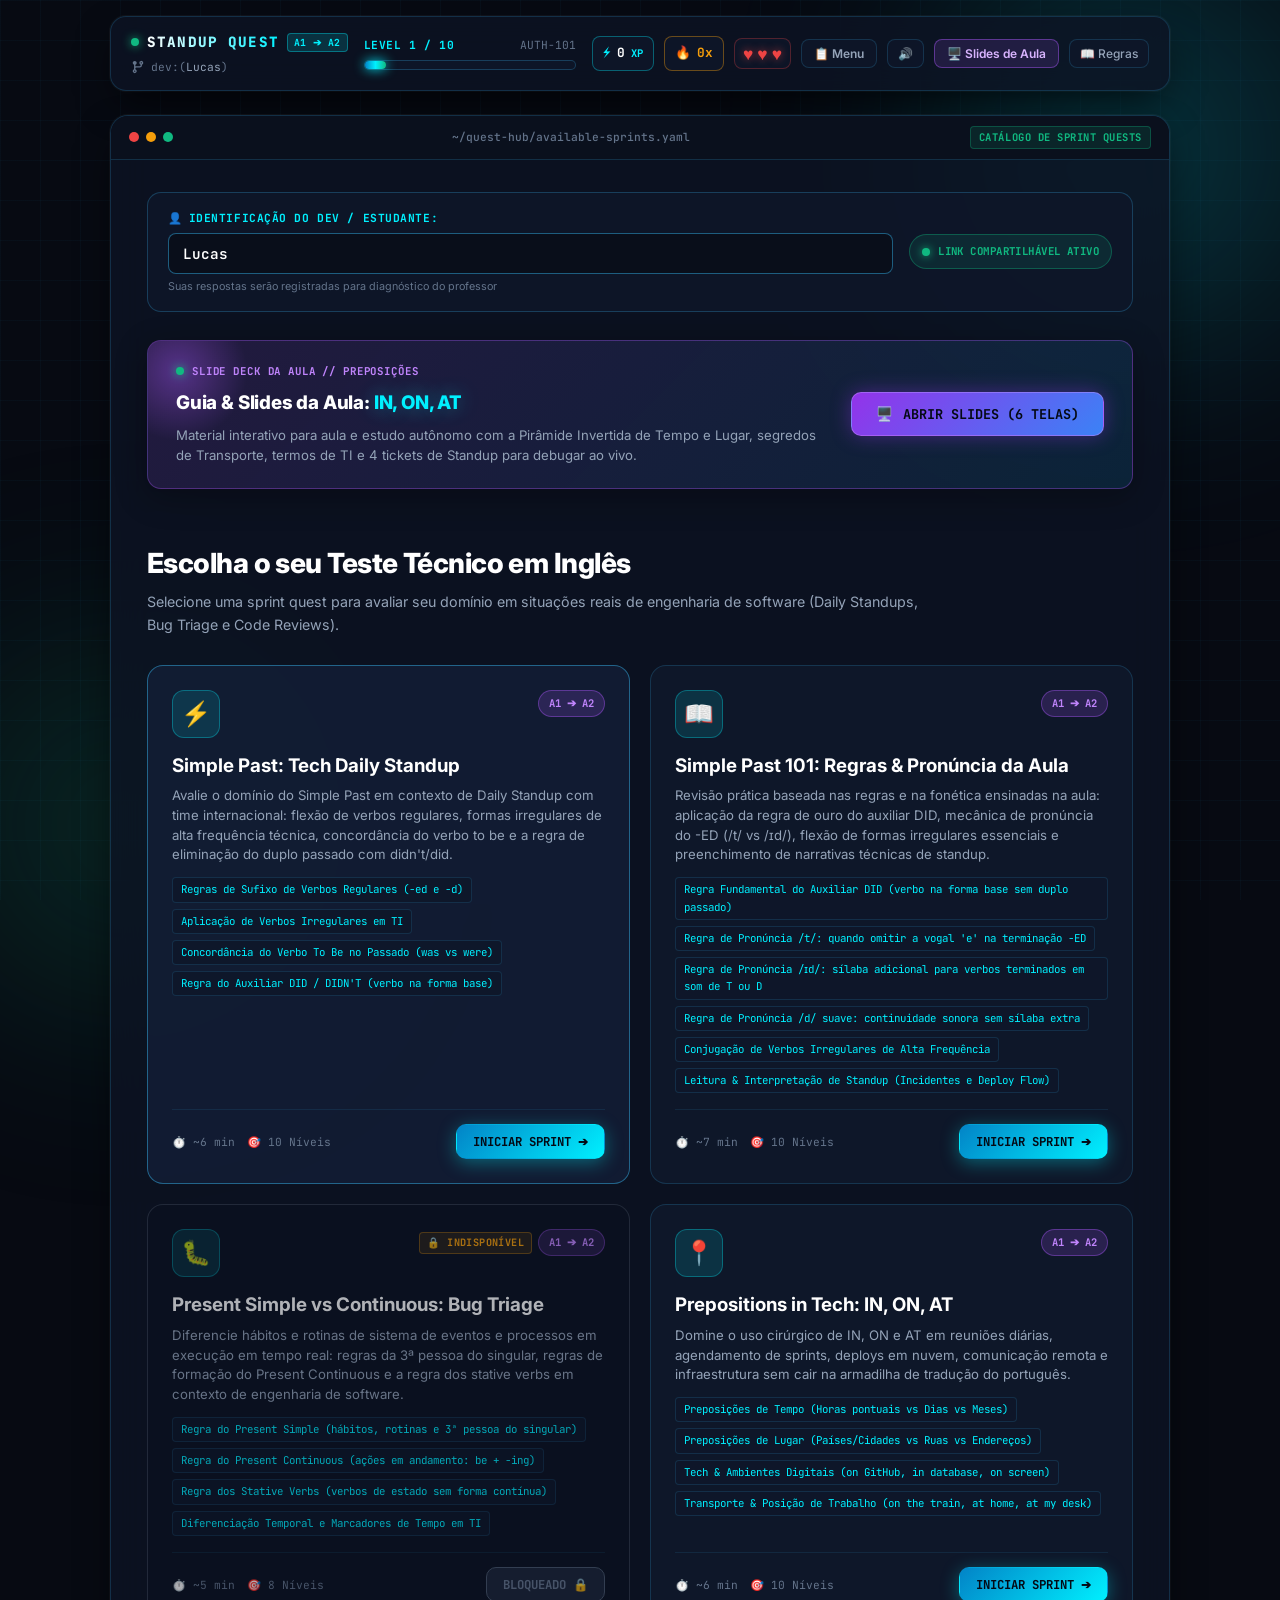
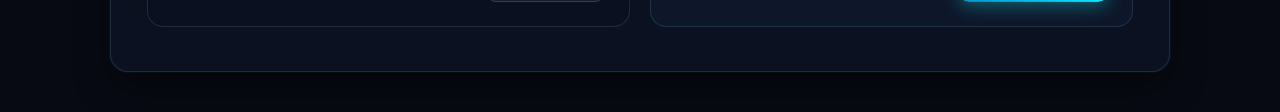
==== index.html @ ad9809a4 "feat: Tech English Quest initial commit" ====
<!DOCTYPE html>
<html lang="pt-BR">
<head>
  <meta charset="UTF-8">
  <meta name="viewport" content="width=device-width, initial-scale=1.0">
  <title>Tech Daily Standup Quest | Plataforma de Testes de Inglês para Devs (A1 ➔ A2)</title>
  <meta name="description" content="Plataforma gamificada de avaliação de inglês técnico com menu de testes, diagnóstico cirúrgico de erros e painel do professor.">
  
  <!-- Google Fonts: Inter & JetBrains Mono -->
  <link rel="preconnect" href="https://fonts.googleapis.com">
  <link rel="preconnect" href="https://fonts.gstatic.com" crossorigin>
  <link href="https://fonts.googleapis.com/css2?family=Inter:wght@300;400;500;600;700;800&family=JetBrains+Mono:wght@400;500;700&display=swap" rel="stylesheet">
  
  <link rel="stylesheet" href="style.css">
</head>
<body>
  <!-- Ambient background glow effects -->
  <div class="cyber-glow glow-cyan"></div>
  <div class="cyber-glow glow-green"></div>
  <div class="cyber-grid-overlay"></div>

  <div class="app-container">
    <!-- Top HUD Navigation / Dashboard Header -->
    <header class="hud-header">
      <div class="hud-left">
        <div class="brand-tag" id="hudHomeBtn" style="cursor: pointer;" title="Voltar ao Catálogo de Testes">
          <span class="pulse-indicator"></span>
          <span class="brand-title">STANDUP QUEST</span>
          <span class="brand-badge" id="hudActiveQuestBadge">A1 ➔ A2</span>
        </div>
        <div class="terminal-branch">
          <svg class="git-icon" viewBox="0 0 16 16" width="14" height="14" fill="currentColor">
            <path d="M11.75 2.5a.75.75 0 100 1.5.75.75 0 000-1.5zm-2.25.75a2.25 2.25 0 113 2.122V6A2.5 2.5 0 0110 8.5H6a1 1 0 00-1 1v1.128a2.251 2.251 0 11-1.5 0V5.372a2.25 2.25 0 111.5 0v1.836A2.492 2.492 0 016 7h4a1 1 0 001-1v-.628A2.25 2.25 0 019.5 3.25zM4.25 12a.75.75 0 100 1.5.75.75 0 000-1.5zM3.5 3.25a.75.75 0 111.5 0 .75.75 0 01-1.5 0z"></path>
          </svg>
          <span id="hudStudentTag">dev:(<span class="branch-name" id="hudStudentName">Lucas</span>)</span>
        </div>
      </div>

      <div class="hud-center">
        <!-- Level Progress Container -->
        <div class="level-hud" id="hudProgressBlock">
          <div class="level-hud-meta">
            <span class="level-hud-title" id="hudLevelTitle">LEVEL 1 / 10</span>
            <span class="level-hud-ticket" id="hudTicket">AUTH-101</span>
          </div>
          <div class="progress-track" id="progressTrack">
            <div class="progress-bar-fill" id="progressBarFill" style="width: 10%;"></div>
            <div class="progress-milestones" id="progressMilestones">
              <!-- Dynamically populated nodes -->
            </div>
          </div>
        </div>
      </div>

      <div class="hud-right">
        <!-- XP Points Counter -->
        <div class="stat-pill xp-pill" title="Pontos de Experiência (XP)">
          <span class="stat-icon">⚡</span>
          <span class="stat-val" id="xpCounter">0</span>
          <span class="stat-label">XP</span>
          <div class="xp-float" id="xpFloat"></div>
        </div>

        <!-- Combo Streak Multiplier -->
        <div class="stat-pill streak-pill" id="streakPill" title="Sequência de Acertos">
          <span class="stat-icon">🔥</span>
          <span class="stat-val" id="streakCounter">0x</span>
        </div>

        <!-- Lives (3 Hearts) -->
        <div class="stat-pill lives-pill" id="livesPill" title="Vidas Restantes">
          <div class="hearts-wrapper" id="heartsContainer">
            <span class="heart active" data-index="0">♥</span>
            <span class="heart active" data-index="1">♥</span>
            <span class="heart active" data-index="2">♥</span>
          </div>
        </div>

        <!-- Catalog / Menu Button -->
        <button class="nav-hud-btn" id="menuToggleBtn" title="Ver Catálogo de Testes">
          <span>📋 Menu</span>
        </button>

        <!-- Audio Mute/Unmute Toggle -->
        <button class="sound-toggle-btn" id="soundToggleBtn" title="Alternar Efeitos Sonoros (M)">
          <span id="soundIcon">🔊</span>
        </button>

        <!-- Slide Deck Toggle -->
        <button class="nav-hud-btn study-deck-btn" id="studyDeckBtn" title="Slides de Aula: Preposições IN, ON, AT">
          <span>🖥️ Slides de Aula</span>
        </button>

        <!-- Help / Rules Modal Toggle -->
        <button class="cheat-sheet-btn" id="cheatSheetBtn" title="Cheat Sheet de Regras">
          <span>📖 Regras</span>
        </button>
      </div>
    </header>

    <!-- Main Content Dynamic Views -->
    <main class="main-content" id="mainContent">

      <!-- ===================================================================
           VIEW 1: TEST CATALOG / QUEST SELECTION MENU
           =================================================================== -->
      <section class="quest-screen" id="catalogScreen">
        <div class="catalog-card glass-panel">
          <div class="terminal-topbar">
            <div class="window-dots">
              <span class="dot dot-red"></span>
              <span class="dot dot-yellow"></span>
              <span class="dot dot-green"></span>
            </div>
            <span class="window-title">~/quest-hub/available-sprints.yaml</span>
            <span class="window-tag">CATÁLOGO DE SPRINT QUESTS</span>
          </div>

          <div class="catalog-body">
            <!-- Student Identification Bar -->
            <div class="student-id-banner">
              <div class="student-input-group">
                <label for="studentNameInput" class="student-label">
                  <span class="label-icon">👤</span> IDENTIFICAÇÃO DO DEV / ESTUDANTE:
                </label>
                <div class="input-with-button">
                  <input type="text" id="studentNameInput" placeholder="Ex: Lucas Chagas" value="Lucas" class="cyber-input" maxlength="40">
                  <span class="input-hint">Suas respostas serão registradas para diagnóstico do professor</span>
                </div>
              </div>

              <div class="remote-share-badge" title="Disponível via Cloudflare Tunnel para acesso remoto">
                <span class="globe-pulse"></span>
                <span>LINK COMPARTILHÁVEL ATIVO</span>
              </div>
            </div>

            <!-- Interactive Classroom Slide Deck Banner -->
            <div class="study-slides-banner" id="catalogSlidesBanner">
              <div class="slides-banner-glow"></div>
              <div class="slides-banner-content">
                <div class="slides-banner-badge">
                  <span class="pulse-indicator"></span>
                  SLIDE DECK DA AULA // PREPOSIÇÕES
                </div>
                <h2 class="slides-banner-title">Guia & Slides da Aula: <span class="highlight-cyan">IN, ON, AT</span></h2>
                <p class="slides-banner-desc">
                  Material interativo para aula e estudo autônomo com a Pirâmide Invertida de Tempo e Lugar, segredos de Transporte, termos de TI e 4 tickets de Standup para debugar ao vivo.
                </p>
              </div>
              <button class="btn btn-primary btn-slides-launch" id="openSlidesBannerBtn">
                <span class="btn-icon">🖥️</span>
                <span class="btn-text">ABRIR SLIDES (6 TELAS)</span>
              </button>
            </div>

            <div class="catalog-header-text">
              <h1 class="catalog-title">Escolha o seu Teste Técnico em Inglês</h1>
              <p class="catalog-subtitle">
                Selecione uma sprint quest para avaliar seu domínio em situações reais de engenharia de software (Daily Standups, Bug Triage e Code Reviews).
              </p>
            </div>

            <!-- Quests Cards Grid -->
            <div class="quests-grid" id="questsCatalogGrid">
              <!-- Dynamically populated from QUESTS_CATALOG -->
            </div>
          </div>
        </div>
      </section>

      <!-- ===================================================================
           VIEW 2: QUEST INTRO / BRIEFING SCREEN
           =================================================================== -->
      <section class="quest-screen hidden" id="introScreen">
        <div class="intro-card glass-panel">
          <div class="terminal-topbar">
            <div class="window-dots">
              <span class="dot dot-red"></span>
              <span class="dot dot-yellow"></span>
              <span class="dot dot-green"></span>
            </div>
            <span class="window-title" id="introWindowFile">~/standup/daily-sync-briefing.sh</span>
            <button class="btn-text-only" id="backToCatalogBtn">⬅ Voltar ao Menu</button>
          </div>

          <div class="intro-body">
            <div class="intro-badge" id="introQuestBadge">STANDUP SPRINT // A1 ➔ A2 ENGLISH DRILL</div>
            <h1 class="intro-title" id="introQuestTitle">Daily Standup Quest:<br><span class="highlight-cyan">Mastering the Simple Past</span></h1>
            <p class="intro-desc" id="introQuestDesc">
              Você é um dev em transição do <strong>A1 para A2</strong> e precisa reportar com precisão o que fez ontem na Daily Standup com o time internacional. Evite o temido <em>duplo passado</em> e domine verbos regulares, irregulares, o verbo <em>to be</em> e perguntas com <em>did</em>!
            </p>

            <div class="mission-rules-grid">
              <div class="rule-box">
                <div class="rule-icon">🎯</div>
                <div class="rule-title" id="introTotalQ">10 Níveis Progressivos</div>
                <div class="rule-desc" id="introSkillsSummary">De verbos regulares com <code>-ed</code> até perguntas Wh- e síntese em reuniões reais.</div>
              </div>

              <div class="rule-box">
                <div class="rule-icon">❤️</div>
                <div class="rule-title">3 Vidas de Produção</div>
                <div class="rule-desc">Cada erro consome 1 vida de deploy. Mantenha os serviços operacionais!</div>
              </div>

              <div class="rule-box">
                <div class="rule-icon">🔬</div>
                <div class="rule-title">Diagnóstico Cirúrgico</div>
                <div class="rule-desc">Cada alternativa errada diagnostica o padrão exato da sua falha cognitiva.</div>
              </div>

              <div class="rule-box">
                <div class="rule-icon">💾</div>
                <div class="rule-title">Registro Automático</div>
                <div class="rule-desc">Suas respostas são salvas no banco de dados para feedback personalizado do professor.</div>
              </div>
            </div>

            <div class="intro-actions">
              <button class="btn btn-primary btn-large" id="startQuestBtn">
                <span class="btn-text">INICIAR ESTA QUEST</span>
                <span class="btn-icon">➔</span>
              </button>
              <div class="shortcut-tip">
                Dica: Você pode usar as teclas <kbd>1</kbd> <kbd>2</kbd> <kbd>3</kbd> <kbd>4</kbd> e <kbd>Espaço</kbd> no teclado.
              </div>
            </div>
          </div>
        </div>
      </section>

      <!-- ===================================================================
           VIEW 3: ACTIVE GAMEPLAY ARENA
           =================================================================== -->
      <section class="quest-screen hidden" id="gameScreen">
        <div class="quest-arena glass-panel">
          <!-- Terminal Header -->
          <div class="terminal-topbar">
            <div class="window-dots">
              <span class="dot dot-red"></span>
              <span class="dot dot-yellow"></span>
              <span class="dot dot-green"></span>
            </div>
            <div class="terminal-center-info">
              <span class="terminal-file" id="ticketFilename">ticket-AUTH-101.md</span>
              <span class="category-chip" id="categoryBadge">Verbos Regulares (-ed)</span>
            </div>
            <div class="terminal-diff-tag" id="difficultyTag">Nível 1 • Básico</div>
          </div>

          <!-- Standup Dialogue / Context Area -->
          <div class="standup-dialogue-box">
            <div class="avatar-col">
              <div class="scrum-avatar">
                <span class="avatar-emoji">👨‍💻</span>
                <span class="online-indicator"></span>
              </div>
              <span class="avatar-role" id="speakerRole">Scrum Master</span>
            </div>
            <div class="speech-bubble">
              <div class="bubble-header">
                <span class="speaker-name" id="speakerName">Carlos (Tech Lead)</span>
                <span class="speech-timestamp">Yesterday @ 09:30 AM</span>
              </div>
              <p class="speech-text" id="scrumPromptText">
                "Lucas, what did you work on yesterday?"
              </p>
            </div>
          </div>

          <!-- Code Context Block (The Sentence to Complete) -->
          <div class="code-challenge-container">
            <div class="code-box-header">
              <span class="code-tab active">daily-report.log</span>
              <span class="code-lang">ENGLISH STANDUP LOG</span>
            </div>
            <div class="code-box-body">
              <div class="line-numbers">
                <span>01</span>
                <span>02</span>
                <span>03</span>
              </div>
              <div class="code-lines">
                <div class="code-comment">// Task description & daily standup update:</div>
                <div class="code-target-line" id="questionSentence">
                  "Yesterday, I <span class="blank-slot">________</span> (work) on the login screen for five hours."
                </div>
                <div class="code-subtext" id="questionSubtext">
                  Selecione a opção que completa a frase corretamente no Simple Past:
                </div>
              </div>
            </div>
          </div>

          <!-- 4 Multiple Choice Options Grid -->
          <div class="options-grid" id="optionsGrid">
            <!-- Populated dynamically with 4 option cards -->
          </div>

          <!-- Immediate Diagnostic Feedback Drawer -->
          <div class="feedback-drawer hidden" id="feedbackDrawer">
            <div class="feedback-content">
              <div class="feedback-header">
                <div class="feedback-status-badge" id="feedbackStatusBadge">
                  <span class="status-icon" id="feedbackStatusIcon">✅</span>
                  <span class="status-text" id="feedbackStatusTitle">SPRINT UPDATE APPROVED!</span>
                </div>
                <div class="feedback-xp-gain" id="feedbackXpGain">+100 XP</div>
              </div>

              <!-- Diagnostic Error Identification Badge (Displayed when user fails) -->
              <div class="diagnostic-error-banner hidden" id="feedbackDiagnosticBanner">
                <span class="error-diag-icon">⚠️</span>
                <div class="error-diag-meta">
                  <div class="error-diag-label" id="errorDiagLabel">TIPO DE ERRO: Armadilha do Duplo Passado</div>
                  <div class="error-diag-desc" id="errorDiagDesc">Você usou 'didn't pushed'. Com o auxiliar didn't, o verbo principal deve voltar obrigatoriamente para a forma base.</div>
                </div>
              </div>

              <!-- 1-line concise pedagogical explanation -->
              <div class="feedback-rule-box">
                <div class="rule-icon-box">💡</div>
                <div class="rule-explanation-text" id="feedbackRuleText">
                  Regra padrão: para a maioria dos verbos regulares, acrescentamos <strong>-ed</strong> ao infinitivo (<em>work ➔ worked</em>).
                </div>
              </div>

              <div class="feedback-actions">
                <button class="btn btn-action" id="nextQuestionBtn">
                  <span class="btn-text" id="nextBtnText">PRÓXIMO TICKET</span>
                  <span class="btn-icon">➔</span>
                  <span class="btn-kbd-hint">[Espaço]</span>
                </button>
              </div>
            </div>
          </div>

        </div>
      </section>

      <!-- ===================================================================
           VIEW 4: RESULT / DIAGNOSTIC REPORT (Victory or Game Over)
           =================================================================== -->
      <section class="quest-screen hidden" id="resultScreen">
        <div class="result-card glass-panel">
          <div class="terminal-topbar">
            <div class="window-dots">
              <span class="dot dot-red"></span>
              <span class="dot dot-yellow"></span>
              <span class="dot dot-green"></span>
            </div>
            <span class="window-title">~/diagnostics/standup-quest-summary.json</span>
            <span class="window-tag" id="resultWindowTag">DEPLOY SUCCESSFUL</span>
          </div>

          <div class="result-body">
            <!-- Verdict Banner -->
            <div class="verdict-banner" id="verdictBanner">
              <div class="verdict-icon" id="verdictIcon">🏆</div>
              <div class="verdict-meta">
                <span class="verdict-eyebrow">DIAGNÓSTICO PEDAGÓGICO DE INGLÊS TÉCNICO</span>
                <h2 class="verdict-title" id="verdictTitle">PRONTO PARA A2</h2>
                <p class="verdict-description" id="verdictDescription">
                  Excelente domínio das estruturas do Simple Past! Você constrói afirmativas, negativas e perguntas com precisão e evita com consistência o duplo passado (*didn't pushed*).
                </p>
              </div>
            </div>

            <!-- Server Sync Confirmation Pill -->
            <div class="server-sync-status" id="serverSyncStatus">
              <span class="sync-dot"></span>
              <span class="sync-text" id="syncStatusText">💾 Respostas salvas com sucesso no banco de dados do professor!</span>
            </div>

            <!-- Key Metric Metrics Row -->
            <div class="result-stats-row">
              <div class="stat-card">
                <div class="stat-card-label">PONTUAÇÃO TOTAL</div>
                <div class="stat-card-value highlight-cyan" id="resultFinalXp">1.250 XP</div>
                <div class="stat-card-sub" id="resultBonusSub">Bônus de Streak incluído</div>
              </div>

              <div class="stat-card">
                <div class="stat-card-label">TAXA DE PRECISÃO</div>
                <div class="stat-card-value highlight-green" id="resultAccuracy">100%</div>
                <div class="stat-card-sub" id="resultScoreRatio">10 / 10 corretas</div>
              </div>

              <div class="stat-card">
                <div class="stat-card-label">VIDAS PRESERVADAS</div>
                <div class="stat-card-value highlight-pink" id="resultLivesLeft">3 / 3</div>
                <div class="stat-card-sub" id="resultLivesSub">Sem falhas críticas</div>
              </div>

              <div class="stat-card">
                <div class="stat-card-label">STATUS DA SPRINT</div>
                <div class="stat-card-value highlight-yellow" id="resultSprintStatus">COMPLETA</div>
                <div class="stat-card-sub">Release aprovada</div>
              </div>
            </div>

            <!-- Detailed Pedagogical Breakdown by Areas -->
            <div class="diagnostics-breakdown-section">
              <h3 class="section-title">
                <span class="title-icon">📊</span>
                Diagnóstico por Habilidade Gramatical
              </h3>
              
              <div class="area-meters-grid" id="areaMetersGrid">
                <!-- Dynamically populated per quest -->
              </div>
            </div>

            <!-- Detailed Question Audit / Log Accordion -->
            <div class="questions-audit-section">
              <div class="audit-header" id="auditToggleBtn">
                <span class="audit-title">📝 Registro das Respostas & Diagnóstico de Erros</span>
                <span class="audit-arrow" id="auditArrow">▼</span>
              </div>
              <div class="audit-list" id="auditList">
                <!-- Dynamically populated review cards -->
              </div>
            </div>

            <!-- Action Buttons at Final Screen -->
            <div class="result-actions">
              <button class="btn btn-primary" id="restartQuestBtn">
                <span class="btn-icon">🔁</span>
                <span class="btn-text">TENTAR NOVAMENTE</span>
              </button>

              <button class="btn btn-secondary" id="returnCatalogBtn">
                <span class="btn-icon">📋</span>
                <span class="btn-text">ESCOLHER OUTRO TESTE</span>
              </button>

              <button class="btn btn-secondary" id="copyReportBtn">
                <span class="btn-icon">📋</span>
                <span class="btn-text" id="copyBtnText">COPIAR RELATÓRIO</span>
              </button>
            </div>
          </div>
        </div>
      </section>

    </main>
  </div>

  <!-- ===================================================================
       MODAL 2: GRAMMAR CHEAT SHEET
       =================================================================== -->
  <div class="modal-backdrop hidden" id="cheatSheetModal">
    <div class="modal-card glass-panel">
      <div class="terminal-topbar">
        <div class="window-dots">
          <span class="dot dot-red"></span>
          <span class="dot dot-yellow"></span>
          <span class="dot dot-green"></span>
        </div>
        <span class="window-title">~/docs/simple-past-tech-cheatsheet.md</span>
        <button class="modal-close-btn" id="closeCheatSheetBtn">&times;</button>
      </div>
      <div class="modal-body">
        <div style="margin-bottom: 14px; display: flex; justify-content: space-between; align-items: center; background: rgba(168, 85, 247, 0.12); border: 1px solid rgba(168, 85, 247, 0.35); border-radius: 8px; padding: 10px 14px; gap: 10px; flex-wrap: wrap;">
          <span style="font-size: 0.85rem; color: #d8b4fe;">📚 Procurando o material de aula das preposições <strong>IN, ON, AT</strong>?</span>
          <button class="btn btn-primary" id="openSlidesFromCheatSheetBtn" style="padding: 5px 12px; font-size: 0.78rem;">ABRIR SLIDES DE AULA ➔</button>
        </div>
        <h2>Guia de Bolso: Simple Past para Devs (A1 ➔ A2)</h2>
        <p class="modal-sub">As 4 regras de ouro para nunca mais errar em Daily Standups:</p>

        <div class="cheatsheet-grid">
          <div class="cheat-card">
            <div class="cheat-badge">REGRA 1</div>
            <h3>Verbos Regulares (-ed)</h3>
            <ul>
              <li><strong>Padrão:</strong> acrescente <code>-ed</code>: <em>work ➔ worked</em>, <em>test ➔ tested</em>.</li>
              <li><strong>Terminados em -e:</strong> acrescente apenas <code>-d</code>: <em>close ➔ closed</em>, <em>save ➔ saved</em>.</li>
              <li><strong>CVC (consoante + vogal + consoante):</strong> dobra a última consoante: <em>stop ➔ stopped</em>.</li>
            </ul>
          </div>

          <div class="cheat-card">
            <div class="cheat-badge">REGRA 2</div>
            <h3>Verbos Irregulares em Tech</h3>
            <ul>
              <li><code>have ➔ had</code> ("We had a sprint review")</li>
              <li><code>write ➔ wrote</code> ("Sarah wrote the backend test")</li>
              <li><code>run ➔ ran</code> ("The pipeline ran successfully")</li>
              <li><code>find ➔ found</code> ("We found a memory leak")</li>
              <li><code>see ➔ saw</code> ("I saw the pull request")</li>
            </ul>
          </div>

          <div class="cheat-card">
            <div class="cheat-badge">REGRA 3</div>
            <h3>A Regra de Ouro do DID / DIDN'T</h3>
            <p>O auxiliar <code>did</code> e <code>didn't</code> já carrega todo o passado. O verbo principal <strong>VOLTA OBRIGATORIAMENTE AO INFINITIVO BASE</strong>!</p>
            <div class="code-compare">
              <div class="compare-wrong">❌ I didn't pushed the code.</div>
              <div class="compare-right">✅ I didn't push the code.</div>
              <div class="compare-wrong">❌ Did you reviewed the PR?</div>
              <div class="compare-right">✅ Did you review the PR?</div>
            </div>
          </div>

          <div class="cheat-card">
            <div class="cheat-badge">REGRA 4</div>
            <h3>Verbo To Be no Passado</h3>
            <ul>
              <li><strong>WAS:</strong> <code>I / He / She / It</code> ("The server <em>was</em> down.")</li>
              <li><strong>WERE:</strong> <code>You / We / They</code> ("We <em>were</em> in a meeting.")</li>
              <li><em>Cuidado:</em> Nunca use "did be" ou "didn't be"! ("The server wasn't responding").</li>
            </ul>
          </div>
        </div>
      </div>
    </div>
  </div>

  <!-- ===================================================================
       MODAL 3: INTERACTIVE CLASSROOM SLIDE DECK (IN, ON, AT)
       =================================================================== -->
  <div class="modal-backdrop hidden" id="studyDeckModal">
    <div class="modal-card slide-deck-card glass-panel">
      <!-- Terminal Topbar with Slide Controls -->
      <div class="terminal-topbar">
        <div class="window-dots">
          <span class="dot dot-red"></span>
          <span class="dot dot-yellow"></span>
          <span class="dot dot-green"></span>
        </div>
        <span class="window-title">~/slides/prepositions-in-on-at.deck</span>
        <div class="deck-top-actions">
          <span class="slide-counter-badge" id="slideCounterBadge">SLIDE <span id="currentSlideNum">1</span> / 6</span>
          <button class="btn-deck-util" id="slideFullscreenBtn" title="Alternar Tela Cheia">⛶</button>
          <button class="modal-close-btn" id="closeStudyDeckBtn" title="Fechar Slides (ESC)">&times;</button>
        </div>
      </div>

      <!-- Slide Deck Viewport -->
      <div class="slide-deck-body">
        <div class="slide-pages-container" id="slidePagesContainer">

          <!-- SLIDE 1: O BUG COGNITIVO & A PIRÂMIDE INVERTIDA -->
          <div class="slide-page active" data-slide="1">
            <div class="slide-header">
              <span class="slide-step-tag">SLIDE 01 // FUNDAMENTO VISUAL</span>
              <h2 class="slide-title">O "Bug Mental" do Português & A Pirâmide Invertida</h2>
              <p class="slide-subtitle">
                Em português dizemos <em>"no Brasil"</em>, <em>"na segunda-feira"</em> e <em>"às 9h"</em> usando quase sempre variações de <strong>EM (no/na)</strong>. Em inglês, a preposição expressa <strong>ESCALA (Dimensão & Precisão)</strong>.
              </p>
            </div>

            <div class="slide-content-grid">
              <!-- Visual Interactive Pyramid -->
              <div class="pyramid-interactive-wrapper">
                <div class="pyramid-tier tier-in" data-tier="in">
                  <div class="tier-badge">IN • O MAIOR / GERAL</div>
                  <div class="tier-desc">3D • Espaço Amplo / Caixa Fechada • Séculos, Anos, Meses • Países & Cidades</div>
                </div>
                <div class="pyramid-tier tier-on" data-tier="on">
                  <div class="tier-badge">ON • INTERMEDIÁRIO</div>
                  <div class="tier-desc">2D • Superfície & Linhas • Dias da Semana & Datas • Ruas & Telas</div>
                </div>
                <div class="pyramid-tier tier-at" data-tier="at">
                  <div class="tier-badge">AT • ULTRA-ESPECÍFICO</div>
                  <div class="tier-desc">1D • Ponto Exato no Alvo • Horários no Relógio • Endereço com Número</div>
                </div>
              </div>

              <!-- Key Takeaway Card -->
              <div class="slide-side-card">
                <div class="takeaway-badge">💡 A REGRA DE OURO</div>
                <h3>Pense como um Funil de Zoom</h3>
                <ul class="slide-bullet-list">
                  <li><strong>IN:</strong> Zoom afastado no mapa mundial ou no calendário do ano.</li>
                  <li><strong>ON:</strong> Zoom intermediário focado na folha do calendário ou na rua/superfície.</li>
                  <li><strong>AT:</strong> Zoom máximo focado no ponteiro dos minutos ou no número predial exato.</li>
                </ul>
                <div class="memory-anchor-box">
                  <span class="anchor-icon">🧠</span>
                  <span><strong>Âncora mental:</strong> Nunca tente traduzir "em". Pergunte a si mesmo: <em>"qual é o tamanho do alvo?"</em></span>
                </div>
              </div>
            </div>
          </div>

          <!-- SLIDE 2: PREPOSIÇÕES DE TEMPO -->
          <div class="slide-page" data-slide="2">
            <div class="slide-header">
              <span class="slide-step-tag">SLIDE 02 // TIME PYRAMID</span>
              <h2 class="slide-title">Preposições de TEMPO: Do Século ao Minuto Exato</h2>
              <p class="slide-subtitle">
                A pirâmide temporal determina a preposição com base na duração do período.
              </p>
            </div>

            <div class="slide-columns-3">
              <!-- Column IN (Time) -->
              <div class="slide-col-card col-in">
                <div class="col-pill in-pill">IN (Geral / Longo)</div>
                <h4>Séculos, Anos, Meses & Períodos</h4>
                <ul class="col-list">
                  <li><code>in 2025</code> / <code>in 1999</code></li>
                  <li><code>in November</code> / <code>in July</code></li>
                  <li><code>in the summer</code> / <code>in winter</code></li>
                  <li><code>in the morning</code></li>
                  <li><code>in the afternoon</code></li>
                  <li><code>in the evening</code></li>
                </ul>
                <div class="col-example">
                  <em>"Our Q4 release happens <strong>in</strong> November."</em>
                </div>
              </div>

              <!-- Column ON (Time) -->
              <div class="slide-col-card col-on">
                <div class="col-pill on-pill">ON (Médio / Dias)</div>
                <h4>Dias da Semana & Datas do Calendário</h4>
                <ul class="col-list">
                  <li><code>on Monday</code> / <code>on Fridays</code></li>
                  <li><code>on October 21st</code></li>
                  <li><code>on my birthday</code></li>
                  <li><code>on Christmas Day</code></li>
                  <li><code>on weekdays</code></li>
                  <li><code>on the weekend</code> (US)</li>
                </ul>
                <div class="col-example">
                  <em>"Sprint planning is always <strong>on</strong> Mondays."</em>
                </div>
              </div>

              <!-- Column AT (Time) -->
              <div class="slide-col-card col-at">
                <div class="col-pill at-pill">AT (Pontual / Exato)</div>
                <h4>Horários de Relógio & Momentos Fixos</h4>
                <ul class="col-list">
                  <li><code>at 9:30 AM</code> / <code>at 4:00 PM</code></li>
                  <li><code>at noon</code> / <code>at midday</code></li>
                  <li><code>at midnight</code></li>
                  <li><code>at lunchtime</code></li>
                  <li><code>at the moment</code></li>
                  <li class="highlight-exception"><code>at night</code> ⚠️ (Exceção clássica!)</li>
                </ul>
                <div class="col-example">
                  <em>"Our standup begins sharp <strong>at</strong> 9:30 AM."</em>
                </div>
              </div>
            </div>
          </div>

          <!-- SLIDE 3: PREPOSIÇÕES DE LUGAR -->
          <div class="slide-page" data-slide="3">
            <div class="slide-header">
              <span class="slide-step-tag">SLIDE 03 // PLACE PYRAMID</span>
              <h2 class="slide-title">Preposições de LUGAR: Do País ao Número do Prédio</h2>
              <p class="slide-subtitle">
                A geometria do espaço físico define se o local é 3D (dentro), 2D (superfície) ou 1D (alvo no mapa).
              </p>
            </div>

            <div class="slide-columns-3">
              <!-- Column IN (Place) -->
              <div class="slide-col-card col-in">
                <div class="col-pill in-pill">IN (3D / Fechado)</div>
                <h4>Países, Cidades, Salas & Recipientes</h4>
                <ul class="col-list">
                  <li><code>in Brazil</code> / <code>in Canada</code></li>
                  <li><code>in São Paulo</code> / <code>in London</code></li>
                  <li><code>in the meeting room</code></li>
                  <li><code>in the office building</code></li>
                  <li><code>in the kitchen</code></li>
                  <li><code>in the box / bag</code></li>
                </ul>
                <div class="col-example">
                  <em>"Our frontend lead is based <strong>in</strong> Berlin."</em>
                </div>
              </div>

              <!-- Column ON (Place) -->
              <div class="slide-col-card col-on">
                <div class="col-pill on-pill">ON (2D / Superfície)</div>
                <h4>Ruas, Avenidas, Superfícies & Telas</h4>
                <ul class="col-list">
                  <li><code>on Paulista Avenue</code></li>
                  <li><code>on 5th Street</code></li>
                  <li><code>on the table / desk</code> (em cima)</li>
                  <li><code>on the 3rd floor</code> (no andar)</li>
                  <li><code>on the wall</code></li>
                  <li><code>on the screen / on Slack</code></li>
                </ul>
                <div class="col-example">
                  <em>"The office is located <strong>on</strong> Market Street."</em>
                </div>
              </div>

              <!-- Column AT (Place) -->
              <div class="slide-col-card col-at">
                <div class="col-pill at-pill">AT (1D / Ponto Exato)</div>
                <h4>Endereço com Número & Ponto de Encontro</h4>
                <ul class="col-list">
                  <li><code>at 450 Market St</code> (com número)</li>
                  <li><code>at the bus stop</code></li>
                  <li><code>at the airport</code></li>
                  <li><code>at the entrance</code></li>
                  <li><code>at home</code> (em casa)</li>
                  <li><code>at work</code> (no trabalho)</li>
                </ul>
                <div class="col-example">
                  <em>"The client meeting is <strong>at</strong> 100 Broadway."</em>
                </div>
              </div>
            </div>
          </div>

          <!-- SLIDE 4: "CHEAT CODES" DE TI & TRANSPORTE -->
          <div class="slide-page" data-slide="4">
            <div class="slide-header">
              <span class="slide-step-tag">SLIDE 04 // CHEAT CODES & TECH</span>
              <h2 class="slide-title">Pegadinhas & Regras Rápidas: Transporte e TI</h2>
              <p class="slide-subtitle">
                Dois macetes mnemônicos definitivos para resolver as dúvidas mais frequentes de reuniões internacionais.
              </p>
            </div>

            <div class="slide-cards-2">
              <!-- Transport Hack -->
              <div class="tech-hack-card">
                <div class="hack-badge">🚌 MACETE DO TRANSPORTE</div>
                <h3>A Regra da "Perna Esticada"</h3>
                <div class="hack-comparison">
                  <div class="hack-item on-item">
                    <span class="hack-tag">USE ON</span>
                    <p>Se você consegue <strong>ficar em pé e caminhar pelo corredor</strong> ou senta montado:</p>
                    <div class="hack-pills">
                      <code>on the bus</code>
                      <code>on the train</code>
                      <code>on the plane</code>
                      <code>on the subway</code>
                      <code>on a bike</code>
                    </div>
                  </div>
                  <div class="hack-item in-item">
                    <span class="hack-tag">USE IN</span>
                    <p>Se você precisa se abaixar para entrar e <strong>fica apenas sentado</strong>:</p>
                    <div class="hack-pills">
                      <code>in the car</code>
                      <code>in a taxi</code>
                      <code>in an Uber</code>
                      <code>in a helicopter</code>
                    </div>
                  </div>
                </div>
              </div>

              <!-- Tech & Dev Context Hack -->
              <div class="tech-hack-card">
                <div class="hack-badge">💻 NO MUNDO DEV & TI</div>
                <h3>Infraestrutura, Código e Reuniões</h3>
                <div class="hack-tech-list">
                  <div class="tech-rule-row">
                    <span class="tech-prep prep-in">IN</span>
                    <div class="tech-rule-desc">
                      <strong>Dentro de armazenamento ou código:</strong><br>
                      <em>"Tokens stored <strong>in</strong> the database"</em> • <em>"Variable defined <strong>in</strong> config.json"</em>
                    </div>
                  </div>
                  <div class="tech-rule-row">
                    <span class="tech-prep prep-on">ON</span>
                    <div class="tech-rule-desc">
                      <strong>Plataformas, Nuvem, Máquinas e Telas:</strong><br>
                      <em>"PR opened <strong>on</strong> GitHub"</em> • <em>"Deployed <strong>on</strong> AWS"</em> • <em>"Shown <strong>on</strong> screen"</em>
                    </div>
                  </div>
                  <div class="tech-rule-row">
                    <span class="tech-prep prep-at">AT</span>
                    <div class="tech-rule-desc">
                      <strong>Posição pontual de trabalho:</strong><br>
                      <em>"Working <strong>at</strong> home"</em> • <em>"Sitting <strong>at</strong> my desk"</em>
                    </div>
                  </div>
                </div>
              </div>
            </div>
          </div>

          <!-- SLIDE 5: PRÁTICA GUIADA - FIX THE STANDUP TICKETS -->
          <div class="slide-page" data-slide="5">
            <div class="slide-header">
              <span class="slide-step-tag">SLIDE 05 // PRÁTICA GUIADA</span>
              <h2 class="slide-title">Bug Hunting: Encontre o Erro nos Tickets da Daily</h2>
              <p class="slide-subtitle">
                Identifique a preposição errada nos 4 tickets abaixo. Clique no botão de cada ticket para debugar ao vivo!
              </p>
            </div>

            <div class="tickets-debug-grid">
              <!-- Ticket 1 -->
              <div class="debug-ticket-card" id="ticketCard1">
                <div class="debug-ticket-top">
                  <span class="ticket-tag">TICKET #401 • SPRINT SYNC</span>
                  <button class="ticket-reveal-btn" data-target="ticketSol1">🐛 Revelar Debug</button>
                </div>
                <div class="ticket-wrong-sentence">
                  ❌ <em>"Our sprint retrospective is <span class="highlight-err">in Friday</span> <span class="highlight-err">at the morning</span>."</em>
                </div>
                <div class="ticket-solution hidden" id="ticketSol1">
                  <div class="sol-correct">✅ <em>"Our sprint retrospective is <strong>on Friday</strong> <strong>in the morning</strong>."</em></div>
                  <p class="sol-expl"><strong>Diagnóstico:</strong> Dias da semana exigem <code>on</code> (on Friday). Períodos do dia exigem <code>in</code> (in the morning).</p>
                </div>
              </div>

              <!-- Ticket 2 -->
              <div class="debug-ticket-card" id="ticketCard2">
                <div class="debug-ticket-top">
                  <span class="ticket-tag">TICKET #402 • DEPLOY LOG</span>
                  <button class="ticket-reveal-btn" data-target="ticketSol2">🐛 Revelar Debug</button>
                </div>
                <div class="ticket-wrong-sentence">
                  ❌ <em>"The critical hotfix was deployed <span class="highlight-err">in 10:15 AM</span> yesterday."</em>
                </div>
                <div class="ticket-solution hidden" id="ticketSol2">
                  <div class="sol-correct">✅ <em>"The critical hotfix was deployed <strong>at 10:15 AM</strong> yesterday."</em></div>
                  <p class="sol-expl"><strong>Diagnóstico:</strong> Horários pontuais no relógio sempre exigem <code>at</code> (at 10:15 AM).</p>
                </div>
              </div>

              <!-- Ticket 3 -->
              <div class="debug-ticket-card" id="ticketCard3">
                <div class="debug-ticket-top">
                  <span class="ticket-tag">TICKET #403 • ONSITE OPS</span>
                  <button class="ticket-reveal-btn" data-target="ticketSol3">🐛 Revelar Debug</button>
                </div>
                <div class="ticket-wrong-sentence">
                  ❌ <em>"She is working <span class="highlight-err">at London</span>, <span class="highlight-err">in the 4th floor</span>."</em>
                </div>
                <div class="ticket-solution hidden" id="ticketSol3">
                  <div class="sol-correct">✅ <em>"She is working <strong>in London</strong>, <strong>on the 4th floor</strong>."</em></div>
                  <p class="sol-expl"><strong>Diagnóstico:</strong> Cidades são áreas geográficas amplas (<code>in London</code>). Andares prediais são superfícies horizontais (<code>on the 4th floor</code>).</p>
                </div>
              </div>

              <!-- Ticket 4 -->
              <div class="debug-ticket-card" id="ticketCard4">
                <div class="debug-ticket-top">
                  <span class="ticket-tag">TICKET #404 • UI REVIEW</span>
                  <button class="ticket-reveal-btn" data-target="ticketSol4">🐛 Revelar Debug</button>
                </div>
                <div class="ticket-wrong-sentence">
                  ❌ <em>"Did you inspect the error logs <span class="highlight-err">in the screen</span> and <span class="highlight-err">in GitHub</span>?"</em>
                </div>
                <div class="ticket-solution hidden" id="ticketSol4">
                  <div class="sol-correct">✅ <em>"Did you inspect the error logs <strong>on the screen</strong> and <strong>on GitHub</strong>?"</em></div>
                  <p class="sol-expl"><strong>Diagnóstico:</strong> Telas, monitores e plataformas digitais como GitHub, AWS ou Slack são superfícies digitais: use <code>on</code>.</p>
                </div>
              </div>
            </div>
          </div>

          <!-- SLIDE 6: STANDUP ROLEPLAY & DRILL -->
          <div class="slide-page" data-slide="6">
            <div class="slide-header">
              <span class="slide-step-tag">SLIDE 06 // SPEAKING DRILL</span>
              <h2 class="slide-title">Daily Standup Speaking: Sua Rotina Real</h2>
              <p class="slide-subtitle">
                Hora de colocar a voz para jogo! Responda em voz alta como se o Tech Lead estivesse conduzindo a Daily agora:
              </p>
            </div>

            <div class="speaking-prompts-grid">
              <div class="prompt-box">
                <div class="prompt-q">🎙️ Questão 1: "What time does your first meeting start today?"</div>
                <div class="prompt-template">
                  <span class="template-label">Template de resposta:</span>
                  <p><em>"My first meeting starts <strong>at</strong> [ex: 9:00 AM], followed by our daily standup <strong>at</strong> [ex: 10:30 AM]."</em></p>
                </div>
              </div>

              <div class="prompt-box">
                <div class="prompt-q">🎙️ Questão 2: "What days of the week are usually best for deploys?"</div>
                <div class="prompt-template">
                  <span class="template-label">Template de resposta:</span>
                  <p><em>"We usually release new versions <strong>on</strong> Tuesdays and Thursdays, and never <strong>on</strong> Fridays!"</em></p>
                </div>
              </div>

              <div class="prompt-box">
                <div class="prompt-q">🎙️ Questão 3: "Where are you working from this week?"</div>
                <div class="prompt-template">
                  <span class="template-label">Template de resposta:</span>
                  <p><em>"I am working <strong>at</strong> home today sitting <strong>at</strong> my desk, but I will be <strong>in</strong> the office <strong>on</strong> Wednesday."</em></p>
                </div>
              </div>
            </div>

            <div class="slide-action-banner">
              <div class="action-banner-text">
                <h3>Pronto para testar seus reflexos?</h3>
                <p>Inicie a Sprint Quest interativa de Preposições com 10 níveis técnicos e diagnóstico em tempo real!</p>
              </div>
              <button class="btn btn-primary btn-large" id="startQuestFromSlidesBtn">
                <span class="btn-text">INICIAR TESTE PRÁTICO (QUEST)</span>
                <span class="btn-icon">⚡</span>
              </button>
            </div>
          </div>

        </div>
      </div>

      <!-- Slide Deck Navigation Footer -->
      <div class="slide-deck-footer">
        <button class="btn btn-secondary deck-nav-btn" id="prevSlideBtn">
          <span>⬅ Anterior</span>
        </button>

        <div class="slide-dots" id="slideDotsContainer">
          <span class="slide-dot active" data-index="1" title="Slide 1: A Pirâmide"></span>
          <span class="slide-dot" data-index="2" title="Slide 2: Tempo"></span>
          <span class="slide-dot" data-index="3" title="Slide 3: Lugar"></span>
          <span class="slide-dot" data-index="4" title="Slide 4: Cheat Codes"></span>
          <span class="slide-dot" data-index="5" title="Slide 5: Bug Hunting"></span>
          <span class="slide-dot" data-index="6" title="Slide 6: Speaking Drill"></span>
        </div>

        <button class="btn btn-primary deck-nav-btn" id="nextSlideBtn">
          <span>Próximo ➔</span>
        </button>

        <div class="deck-kbd-hint">
          Navegue com <kbd>←</kbd> <kbd>→</kbd> ou <kbd>Espaço</kbd>
        </div>
      </div>
    </div>
  </div>

  <script src="quests_data.js"></script>
  <script src="app.js"></script>
</body>
</html>
---- style.css ----
/* ==========================================================================
   DAILY STANDUP QUEST: CSS DESIGN SYSTEM (TECH DASHBOARD / DARK CYBERPUNK)
   ========================================================================== */

:root {
  /* Color Palette */
  --bg-dark: #070a12;
  --bg-surface: rgba(13, 20, 36, 0.78);
  --bg-surface-elevated: rgba(20, 32, 56, 0.88);
  --bg-card: rgba(18, 28, 48, 0.65);
  --border-subtle: rgba(56, 189, 248, 0.18);
  --border-strong: rgba(56, 189, 248, 0.45);
  --border-glow: rgba(0, 240, 255, 0.35);

  /* Accents */
  --cyan-neon: #00f0ff;
  --cyan-dim: #0284c7;
  --cyan-subtle: rgba(0, 240, 255, 0.12);
  --green-neon: #10b981;
  --green-glow: rgba(16, 185, 129, 0.35);
  --green-subtle: rgba(16, 185, 129, 0.12);
  --red-neon: #ef4444;
  --red-glow: rgba(239, 68, 68, 0.4);
  --red-subtle: rgba(239, 68, 68, 0.14);
  --amber-neon: #f59e0b;
  --purple-neon: #a855f7;
  --purple-subtle: rgba(168, 85, 247, 0.15);

  /* Typography */
  --text-main: #f1f5f9;
  --text-muted: #94a3b8;
  --text-dim: #64748b;
  --text-highlight: #ffffff;

  /* Font Families */
  --font-sans: 'Inter', -apple-system, BlinkMacSystemFont, 'Segoe UI', Roboto, sans-serif;
  --font-mono: 'JetBrains Mono', 'Fira Code', Menlo, monospace;

  /* Transitions */
  --transition-fast: 150ms ease;
  --transition-normal: 250ms cubic-bezier(0.16, 1, 0.3, 1);
  --transition-slow: 400ms cubic-bezier(0.16, 1, 0.3, 1);

  /* Shadows */
  --shadow-glow-cyan: 0 0 25px rgba(0, 240, 255, 0.25);
  --shadow-glow-green: 0 0 25px rgba(16, 185, 129, 0.25);
  --shadow-glow-red: 0 0 25px rgba(239, 68, 68, 0.28);
  --shadow-panel: 0 16px 40px -10px rgba(0, 0, 0, 0.7), 0 0 1px 1px rgba(255, 255, 255, 0.05);
}

/* CSS Reset & Global Base */
*, *::before, *::after {
  box-sizing: border-box;
  margin: 0;
  padding: 0;
}

html, body {
  width: 100%;
  min-height: 100vh;
  background-color: var(--bg-dark);
  color: var(--text-main);
  font-family: var(--font-sans);
  font-size: 15px;
  line-height: 1.6;
  overflow-x: hidden;
  -webkit-font-smoothing: antialiased;
}

/* Cyber Background Lighting Effects */
.cyber-glow {
  position: fixed;
  border-radius: 50%;
  filter: blur(120px);
  pointer-events: none;
  z-index: 0;
  opacity: 0.35;
  transition: opacity 1s ease;
}

.glow-cyan {
  width: 500px;
  height: 500px;
  background: radial-gradient(circle, var(--cyan-neon) 0%, transparent 70%);
  top: -100px;
  right: -100px;
}

.glow-green {
  width: 450px;
  height: 450px;
  background: radial-gradient(circle, var(--green-neon) 0%, transparent 70%);
  bottom: -150px;
  left: -100px;
}

.cyber-grid-overlay {
  position: fixed;
  inset: 0;
  background-image: 
    linear-gradient(to right, rgba(56, 189, 248, 0.035) 1px, transparent 1px),
    linear-gradient(to bottom, rgba(56, 189, 248, 0.035) 1px, transparent 1px);
  background-size: 40px 40px;
  pointer-events: none;
  z-index: 0;
}

/* App Main Container */
.app-container {
  position: relative;
  z-index: 1;
  max-width: 1100px;
  margin: 0 auto;
  min-height: 100vh;
  display: flex;
  flex-direction: column;
  padding: 16px 20px 40px;
}

/* ==========================================================================
   HUD HEADER & DASHBOARD BAR
   ========================================================================== */

.hud-header {
  display: flex;
  align-items: center;
  justify-content: space-between;
  gap: 16px;
  padding: 14px 20px;
  background: var(--bg-surface);
  backdrop-filter: blur(16px);
  -webkit-backdrop-filter: blur(16px);
  border: 1px solid var(--border-subtle);
  border-radius: 16px;
  box-shadow: var(--shadow-panel);
  margin-bottom: 24px;
}

.hud-left {
  display: flex;
  flex-direction: column;
  gap: 4px;
}

.brand-tag {
  display: flex;
  align-items: center;
  gap: 8px;
}

.pulse-indicator {
  width: 8px;
  height: 8px;
  border-radius: 50%;
  background: var(--green-neon);
  box-shadow: 0 0 10px var(--green-neon);
  animation: pulseGreen 2s infinite;
}

@keyframes pulseGreen {
  0%, 100% { transform: scale(1); opacity: 1; }
  50% { transform: scale(1.3); opacity: 0.6; }
}

.brand-title {
  font-family: var(--font-mono);
  font-weight: 800;
  font-size: 0.95rem;
  letter-spacing: 0.08em;
  color: #fff;
  background: linear-gradient(90deg, #fff, var(--cyan-neon));
  -webkit-background-clip: text;
  -webkit-text-fill-color: transparent;
}

.brand-badge {
  font-size: 0.65rem;
  font-family: var(--font-mono);
  font-weight: 700;
  background: rgba(0, 240, 255, 0.15);
  color: var(--cyan-neon);
  border: 1px solid rgba(0, 240, 255, 0.35);
  padding: 1px 6px;
  border-radius: 4px;
  letter-spacing: 0.04em;
}

.terminal-branch {
  display: flex;
  align-items: center;
  gap: 6px;
  font-family: var(--font-mono);
  font-size: 0.75rem;
  color: var(--text-dim);
}

.branch-name {
  color: var(--text-muted);
}

/* Center Progress Bar */
.hud-center {
  flex: 1;
  max-width: 420px;
}

.level-hud {
  display: flex;
  flex-direction: column;
  gap: 6px;
}

.level-hud-meta {
  display: flex;
  justify-content: space-between;
  align-items: center;
  font-family: var(--font-mono);
  font-size: 0.75rem;
}

.level-hud-title {
  color: var(--cyan-neon);
  font-weight: 700;
  letter-spacing: 0.05em;
}

.level-hud-ticket {
  color: var(--text-dim);
}

.progress-track {
  position: relative;
  height: 10px;
  background: rgba(15, 23, 42, 0.85);
  border: 1px solid rgba(56, 189, 248, 0.25);
  border-radius: 999px;
  overflow: visible;
}

.progress-bar-fill {
  height: 100%;
  background: linear-gradient(90deg, var(--cyan-dim), var(--cyan-neon), var(--green-neon));
  border-radius: 999px;
  box-shadow: 0 0 12px var(--cyan-neon);
  transition: width 400ms cubic-bezier(0.16, 1, 0.3, 1);
}

.progress-milestones {
  position: absolute;
  top: 50%;
  left: 0;
  width: 100%;
  transform: translateY(-50%);
  display: flex;
  justify-content: space-between;
  padding: 0 2px;
  pointer-events: none;
}

.milestone-node {
  width: 8px;
  height: 8px;
  border-radius: 50%;
  background: #1e293b;
  border: 1.5px solid #475569;
  transition: all var(--transition-normal);
}

.milestone-node.completed {
  background: var(--green-neon);
  border-color: var(--green-neon);
  box-shadow: 0 0 6px var(--green-neon);
}

.milestone-node.current {
  background: var(--cyan-neon);
  border-color: #fff;
  box-shadow: 0 0 8px var(--cyan-neon);
  transform: scale(1.4);
}

/* Right HUD: Stats, Hearts, Mute */
.hud-right {
  display: flex;
  align-items: center;
  gap: 10px;
}

.stat-pill {
  position: relative;
  display: flex;
  align-items: center;
  gap: 6px;
  background: rgba(15, 23, 42, 0.85);
  border: 1px solid var(--border-subtle);
  border-radius: 8px;
  padding: 6px 10px;
  font-family: var(--font-mono);
  font-size: 0.85rem;
}

.xp-pill {
  border-color: rgba(0, 240, 255, 0.35);
  color: var(--cyan-neon);
}

.xp-pill .stat-val {
  font-weight: 700;
  color: #fff;
}

.xp-pill .stat-label {
  font-size: 0.7rem;
  color: var(--cyan-neon);
  font-weight: 700;
}

/* Floating XP gain popup */
.xp-float {
  position: absolute;
  top: -24px;
  left: 50%;
  transform: translateX(-50%);
  color: var(--green-neon);
  font-family: var(--font-mono);
  font-weight: 800;
  font-size: 0.85rem;
  opacity: 0;
  pointer-events: none;
  text-shadow: 0 0 8px var(--green-neon);
}

.xp-float.animate {
  animation: floatUp 1.2s ease-out forwards;
}

@keyframes floatUp {
  0% { transform: translate(-50%, 0) scale(0.8); opacity: 1; }
  60% { transform: translate(-50%, -18px) scale(1.1); opacity: 1; }
  100% { transform: translate(-50%, -30px) scale(1); opacity: 0; }
}

.streak-pill {
  border-color: rgba(245, 158, 11, 0.4);
  color: var(--amber-neon);
}

.streak-pill .stat-val {
  font-weight: 700;
}

.lives-pill {
  border-color: rgba(239, 68, 68, 0.3);
  padding: 6px 8px;
}

.hearts-wrapper {
  display: flex;
  gap: 4px;
}

.heart {
  font-size: 1.15rem;
  line-height: 1;
  color: var(--red-neon);
  text-shadow: 0 0 8px rgba(239, 68, 68, 0.65);
  transition: transform var(--transition-fast), opacity var(--transition-fast), filter var(--transition-fast);
}

.heart.active {
  animation: heartbeat 2.5s infinite;
}

.heart.lost {
  color: #475569;
  text-shadow: none;
  opacity: 0.35;
  filter: grayscale(1);
  transform: scale(0.85);
}

@keyframes heartbeat {
  0%, 100% { transform: scale(1); }
  14% { transform: scale(1.15); }
  28% { transform: scale(1); }
  42% { transform: scale(1.12); }
  70% { transform: scale(1); }
}

/* Buttons in HUD */
.sound-toggle-btn, .cheat-sheet-btn {
  background: rgba(15, 23, 42, 0.85);
  border: 1px solid var(--border-subtle);
  color: var(--text-muted);
  border-radius: 8px;
  padding: 6px 10px;
  cursor: pointer;
  display: flex;
  align-items: center;
  justify-content: center;
  font-family: var(--font-sans);
  font-size: 0.8rem;
  font-weight: 500;
  transition: all var(--transition-fast);
}

.sound-toggle-btn:hover, .cheat-sheet-btn:hover {
  border-color: var(--cyan-neon);
  color: #fff;
  box-shadow: 0 0 10px rgba(0, 240, 255, 0.2);
}

/* ==========================================================================
   GLASS PANELS & TERMINAL TOPBARS
   ========================================================================== */

.glass-panel {
  background: var(--bg-surface);
  backdrop-filter: blur(20px);
  -webkit-backdrop-filter: blur(20px);
  border: 1px solid var(--border-subtle);
  border-radius: 18px;
  box-shadow: var(--shadow-panel);
  overflow: hidden;
  position: relative;
}

.terminal-topbar {
  display: flex;
  align-items: center;
  justify-content: space-between;
  background: rgba(10, 16, 30, 0.95);
  border-bottom: 1px solid var(--border-subtle);
  padding: 10px 18px;
  font-family: var(--font-mono);
  font-size: 0.75rem;
}

.window-dots {
  display: flex;
  gap: 7px;
  align-items: center;
}

.dot {
  width: 10px;
  height: 10px;
  border-radius: 50%;
  display: inline-block;
}

.dot-red { background: #ef4444; }
.dot-yellow { background: #f59e0b; }
.dot-green { background: #10b981; }

.window-title {
  color: var(--text-dim);
  font-weight: 500;
}

.window-tag {
  color: var(--green-neon);
  background: var(--green-subtle);
  border: 1px solid rgba(16, 185, 129, 0.3);
  padding: 2px 8px;
  border-radius: 4px;
  font-size: 0.7rem;
  font-weight: 700;
  letter-spacing: 0.05em;
}

/* ==========================================================================
   SCREEN 1: INTRO / BRIEFING SCREEN
   ========================================================================== */

.intro-body {
  padding: 44px 36px;
  display: flex;
  flex-direction: column;
  gap: 24px;
}

.intro-badge {
  align-self: flex-start;
  font-family: var(--font-mono);
  font-size: 0.8rem;
  font-weight: 700;
  color: var(--cyan-neon);
  background: var(--cyan-subtle);
  border: 1px solid rgba(0, 240, 255, 0.4);
  padding: 4px 12px;
  border-radius: 6px;
  letter-spacing: 0.06em;
}

.intro-title {
  font-size: 2.2rem;
  font-weight: 800;
  line-height: 1.2;
  letter-spacing: -0.02em;
}

.highlight-cyan {
  color: var(--cyan-neon);
  text-shadow: 0 0 20px rgba(0, 240, 255, 0.4);
}

.highlight-green {
  color: var(--green-neon);
  text-shadow: 0 0 20px rgba(16, 185, 129, 0.4);
}

.highlight-yellow {
  color: var(--amber-neon);
}

.highlight-pink {
  color: #ec4899;
}

.intro-desc {
  color: var(--text-muted);
  font-size: 1.05rem;
  max-width: 820px;
  line-height: 1.6;
}

.mission-rules-grid {
  display: grid;
  grid-template-columns: repeat(auto-fit, minmax(220px, 1fr));
  gap: 16px;
  margin-top: 10px;
}

.rule-box {
  background: var(--bg-card);
  border: 1px solid rgba(56, 189, 248, 0.12);
  border-radius: 12px;
  padding: 18px;
  display: flex;
  flex-direction: column;
  gap: 8px;
  transition: transform var(--transition-fast), border-color var(--transition-fast);
}

.rule-box:hover {
  transform: translateY(-2px);
  border-color: var(--border-strong);
}

.rule-icon {
  font-size: 1.5rem;
}

.rule-title {
  font-weight: 700;
  font-size: 0.95rem;
  color: #fff;
}

.rule-desc {
  font-size: 0.85rem;
  color: var(--text-muted);
  line-height: 1.45;
}

.rule-desc code {
  font-family: var(--font-mono);
  color: var(--cyan-neon);
  background: rgba(0, 240, 255, 0.1);
  padding: 1px 4px;
  border-radius: 4px;
}

.intro-actions {
  display: flex;
  flex-direction: column;
  align-items: center;
  gap: 14px;
  margin-top: 16px;
}

.shortcut-tip {
  font-size: 0.82rem;
  color: var(--text-dim);
  font-family: var(--font-mono);
}

.shortcut-tip kbd {
  background: #1e293b;
  border: 1px solid #475569;
  border-bottom-width: 2px;
  border-radius: 4px;
  padding: 1px 6px;
  color: var(--cyan-neon);
  font-weight: 700;
}

/* ==========================================================================
   SCREEN 2: GAMEPLAY ARENA
   ========================================================================== */

.quest-arena {
  display: flex;
  flex-direction: column;
  transition: transform 0.2s ease;
}

/* Terminal center badges */
.terminal-center-info {
  display: flex;
  align-items: center;
  gap: 10px;
}

.terminal-file {
  color: var(--text-muted);
}

.category-chip {
  background: rgba(168, 85, 247, 0.18);
  border: 1px solid rgba(168, 85, 247, 0.4);
  color: #c084fc;
  padding: 2px 8px;
  border-radius: 999px;
  font-size: 0.7rem;
  font-weight: 600;
}

.terminal-diff-tag {
  color: var(--amber-neon);
  font-weight: 600;
}

/* Standup Dialogue */
.standup-dialogue-box {
  display: flex;
  gap: 16px;
  padding: 22px 28px 12px;
  align-items: flex-start;
}

.avatar-col {
  display: flex;
  flex-direction: column;
  align-items: center;
  gap: 6px;
  flex-shrink: 0;
}

.scrum-avatar {
  position: relative;
  width: 52px;
  height: 52px;
  border-radius: 14px;
  background: linear-gradient(135deg, #1e293b, #0f172a);
  border: 2px solid var(--border-strong);
  display: flex;
  align-items: center;
  justify-content: center;
  font-size: 1.8rem;
  box-shadow: 0 4px 12px rgba(0, 0, 0, 0.4);
}

.online-indicator {
  position: absolute;
  bottom: -2px;
  right: -2px;
  width: 12px;
  height: 12px;
  border-radius: 50%;
  background: var(--green-neon);
  border: 2px solid var(--bg-dark);
}

.avatar-role {
  font-family: var(--font-mono);
  font-size: 0.65rem;
  color: var(--text-dim);
  text-transform: uppercase;
  letter-spacing: 0.05em;
}

.speech-bubble {
  flex: 1;
  background: rgba(15, 23, 42, 0.7);
  border: 1px solid var(--border-subtle);
  border-radius: 12px;
  padding: 14px 18px;
  position: relative;
}

.bubble-header {
  display: flex;
  justify-content: space-between;
  margin-bottom: 4px;
  font-family: var(--font-mono);
  font-size: 0.75rem;
}

.speaker-name {
  color: var(--cyan-neon);
  font-weight: 700;
}

.speech-timestamp {
  color: var(--text-dim);
}

.speech-text {
  font-size: 0.95rem;
  color: #f8fafc;
  font-style: italic;
}

/* Code Challenge Box */
.code-challenge-container {
  margin: 12px 28px 20px;
  border-radius: 12px;
  overflow: hidden;
  border: 1px solid rgba(56, 189, 248, 0.25);
  background: #090e1a;
  box-shadow: inset 0 2px 10px rgba(0, 0, 0, 0.6);
}

.code-box-header {
  display: flex;
  justify-content: space-between;
  align-items: center;
  background: #0d1526;
  border-bottom: 1px solid rgba(56, 189, 248, 0.15);
  padding: 6px 14px;
  font-family: var(--font-mono);
  font-size: 0.72rem;
}

.code-tab.active {
  color: var(--cyan-neon);
  font-weight: 700;
  display: flex;
  align-items: center;
  gap: 6px;
}

.code-tab.active::before {
  content: "";
  display: inline-block;
  width: 6px;
  height: 6px;
  border-radius: 50%;
  background: var(--cyan-neon);
}

.code-lang {
  color: var(--text-dim);
  font-size: 0.68rem;
  letter-spacing: 0.08em;
}

.code-box-body {
  display: flex;
  padding: 16px 14px;
  gap: 16px;
}

.line-numbers {
  display: flex;
  flex-direction: column;
  color: #334155;
  font-family: var(--font-mono);
  font-size: 0.85rem;
  user-select: none;
  text-align: right;
  line-height: 1.8;
}

.code-lines {
  flex: 1;
  display: flex;
  flex-direction: column;
  gap: 6px;
}

.code-comment {
  font-family: var(--font-mono);
  color: #64748b;
  font-size: 0.85rem;
  font-style: italic;
}

.code-target-line {
  font-family: var(--font-mono);
  font-size: 1.15rem;
  font-weight: 600;
  color: #e2e8f0;
  line-height: 1.6;
}

.blank-slot {
  display: inline-block;
  background: rgba(0, 240, 255, 0.15);
  border-bottom: 2px dashed var(--cyan-neon);
  color: var(--cyan-neon);
  padding: 0 8px;
  border-radius: 4px;
  font-weight: 700;
  transition: all var(--transition-fast);
}

.code-subtext {
  font-size: 0.85rem;
  color: var(--text-muted);
  margin-top: 4px;
}

/* 4 Options Grid */
.options-grid {
  display: grid;
  grid-template-columns: repeat(2, 1fr);
  gap: 14px;
  padding: 0 28px 24px;
}

.option-btn {
  background: rgba(15, 23, 42, 0.75);
  border: 1px solid var(--border-subtle);
  border-radius: 12px;
  padding: 16px 18px;
  display: flex;
  align-items: center;
  justify-content: flex-start;
  gap: 14px;
  cursor: pointer;
  color: var(--text-main);
  text-align: left;
  transition: all var(--transition-normal);
  position: relative;
  overflow: hidden;
}

.option-btn:hover:not(:disabled) {
  border-color: var(--cyan-neon);
  background: rgba(20, 32, 56, 0.9);
  transform: translateY(-2px);
  box-shadow: 0 6px 18px rgba(0, 240, 255, 0.18);
}

.option-btn:active:not(:disabled) {
  transform: translateY(0);
}

.option-key {
  width: 28px;
  height: 28px;
  border-radius: 6px;
  background: #1e293b;
  border: 1px solid #475569;
  display: flex;
  align-items: center;
  justify-content: center;
  font-family: var(--font-mono);
  font-size: 0.8rem;
  font-weight: 700;
  color: var(--cyan-neon);
  flex-shrink: 0;
  transition: all var(--transition-fast);
}

.option-btn:hover:not(:disabled) .option-key {
  background: var(--cyan-neon);
  color: #000;
  border-color: var(--cyan-neon);
}

.option-text {
  font-size: 0.98rem;
  font-family: var(--font-sans);
  font-weight: 500;
  line-height: 1.4;
  flex: 1;
}

/* Option States after selection */
.option-btn.selected-correct {
  background: rgba(16, 185, 129, 0.22) !important;
  border-color: var(--green-neon) !important;
  box-shadow: 0 0 20px rgba(16, 185, 129, 0.35) !important;
  color: #fff !important;
}

.option-btn.selected-correct .option-key {
  background: var(--green-neon);
  color: #000;
  border-color: var(--green-neon);
}

.option-btn.selected-wrong {
  background: rgba(239, 68, 68, 0.22) !important;
  border-color: var(--red-neon) !important;
  box-shadow: 0 0 20px rgba(239, 68, 68, 0.35) !important;
  color: #fff !important;
}

.option-btn.selected-wrong .option-key {
  background: var(--red-neon);
  color: #fff;
  border-color: var(--red-neon);
}

.option-btn.reveal-correct {
  border: 1px dashed var(--green-neon) !important;
  background: rgba(16, 185, 129, 0.12) !important;
}

.option-btn:disabled {
  cursor: default;
  opacity: 0.85;
}

/* Immediate Feedback Drawer */
.feedback-drawer {
  background: rgba(9, 14, 26, 0.95);
  border-top: 1px solid var(--border-subtle);
  padding: 20px 28px;
  animation: slideUp 300ms cubic-bezier(0.16, 1, 0.3, 1) forwards;
}

@keyframes slideUp {
  from { opacity: 0; transform: translateY(15px); }
  to { opacity: 1; transform: translateY(0); }
}

.feedback-content {
  display: flex;
  flex-direction: column;
  gap: 14px;
}

.feedback-header {
  display: flex;
  justify-content: space-between;
  align-items: center;
}

.feedback-status-badge {
  display: flex;
  align-items: center;
  gap: 8px;
  font-family: var(--font-mono);
  font-weight: 800;
  font-size: 1rem;
  letter-spacing: 0.04em;
}

.feedback-status-badge.correct {
  color: var(--green-neon);
}

.feedback-status-badge.wrong {
  color: var(--red-neon);
}

.feedback-xp-gain {
  font-family: var(--font-mono);
  font-weight: 800;
  font-size: 1.1rem;
}

.feedback-xp-gain.correct {
  color: var(--green-neon);
}

.feedback-xp-gain.wrong {
  color: var(--red-neon);
}

.feedback-rule-box {
  display: flex;
  gap: 12px;
  align-items: flex-start;
  background: rgba(15, 23, 42, 0.7);
  border: 1px solid rgba(56, 189, 248, 0.2);
  border-radius: 10px;
  padding: 12px 16px;
}

.rule-icon-box {
  font-size: 1.3rem;
  flex-shrink: 0;
}

.rule-explanation-text {
  font-size: 0.92rem;
  line-height: 1.5;
  color: #e2e8f0;
}

.rule-explanation-text strong {
  color: var(--cyan-neon);
}

.rule-explanation-text em {
  color: var(--green-neon);
  font-style: normal;
  font-family: var(--font-mono);
}

.feedback-actions {
  display: flex;
  justify-content: flex-end;
}

/* ==========================================================================
   SCREEN 3: RESULT / DIAGNOSTIC DASHBOARD
   ========================================================================== */

.result-body {
  padding: 36px 32px;
  display: flex;
  flex-direction: column;
  gap: 28px;
}

.verdict-banner {
  display: flex;
  align-items: center;
  gap: 24px;
  background: linear-gradient(135deg, rgba(20, 32, 56, 0.8), rgba(10, 16, 30, 0.9));
  border: 2px solid var(--cyan-neon);
  border-radius: 16px;
  padding: 24px 28px;
  box-shadow: 0 0 30px rgba(0, 240, 255, 0.25);
  position: relative;
  overflow: hidden;
}

.verdict-banner.ready-a2 {
  border-color: var(--green-neon);
  box-shadow: 0 0 30px rgba(16, 185, 129, 0.25);
}

.verdict-banner.consolidated-a1 {
  border-color: var(--cyan-neon);
  box-shadow: 0 0 30px rgba(0, 240, 255, 0.25);
}

.verdict-banner.initial-a1 {
  border-color: var(--amber-neon);
  box-shadow: 0 0 30px rgba(245, 158, 11, 0.25);
}

.verdict-icon {
  font-size: 3.5rem;
  flex-shrink: 0;
  line-height: 1;
}

.verdict-meta {
  display: flex;
  flex-direction: column;
  gap: 6px;
}

.verdict-eyebrow {
  font-family: var(--font-mono);
  font-size: 0.75rem;
  font-weight: 700;
  letter-spacing: 0.08em;
  color: var(--text-dim);
}

.verdict-title {
  font-size: 2rem;
  font-weight: 900;
  letter-spacing: 0.04em;
  color: #fff;
}

.verdict-description {
  font-size: 0.95rem;
  color: var(--text-muted);
  line-height: 1.5;
  max-width: 750px;
}

/* Key Metrics Row */
.result-stats-row {
  display: grid;
  grid-template-columns: repeat(4, 1fr);
  gap: 16px;
}

.stat-card {
  background: var(--bg-card);
  border: 1px solid var(--border-subtle);
  border-radius: 12px;
  padding: 16px 18px;
  display: flex;
  flex-direction: column;
  gap: 4px;
}

.stat-card-label {
  font-family: var(--font-mono);
  font-size: 0.7rem;
  color: var(--text-dim);
  font-weight: 700;
  letter-spacing: 0.05em;
}

.stat-card-value {
  font-family: var(--font-mono);
  font-size: 1.8rem;
  font-weight: 800;
  line-height: 1.2;
}

.stat-card-sub {
  font-size: 0.75rem;
  color: var(--text-muted);
}

/* Diagnostics Area Breakdown */
.diagnostics-breakdown-section {
  display: flex;
  flex-direction: column;
  gap: 16px;
}

.section-title {
  font-size: 1.1rem;
  font-weight: 700;
  display: flex;
  align-items: center;
  gap: 8px;
  color: #fff;
}

.area-meters-grid {
  display: grid;
  grid-template-columns: repeat(2, 1fr);
  gap: 16px;
}

.area-card {
  background: var(--bg-card);
  border: 1px solid rgba(56, 189, 248, 0.16);
  border-radius: 12px;
  padding: 18px;
  display: flex;
  flex-direction: column;
  gap: 10px;
}

.area-card-header {
  display: flex;
  justify-content: space-between;
  align-items: center;
}

.area-name {
  font-weight: 700;
  font-size: 0.92rem;
  color: #fff;
}

.area-score {
  font-family: var(--font-mono);
  font-size: 0.85rem;
  font-weight: 700;
  color: var(--cyan-neon);
}

.area-progress-bar {
  height: 8px;
  background: rgba(15, 23, 42, 0.8);
  border-radius: 999px;
  overflow: hidden;
  border: 1px solid rgba(56, 189, 248, 0.15);
}

.area-progress-fill {
  height: 100%;
  border-radius: 999px;
  background: linear-gradient(90deg, var(--cyan-dim), var(--cyan-neon));
  box-shadow: 0 0 10px var(--cyan-neon);
  transition: width 800ms cubic-bezier(0.16, 1, 0.3, 1);
}

.area-feedback {
  font-size: 0.82rem;
  color: var(--text-muted);
  line-height: 1.45;
}

.area-feedback code {
  font-family: var(--font-mono);
  color: var(--cyan-neon);
  background: rgba(0, 240, 255, 0.1);
  padding: 1px 4px;
  border-radius: 4px;
}

/* Detailed Audit Accordion */
.questions-audit-section {
  background: var(--bg-card);
  border: 1px solid var(--border-subtle);
  border-radius: 12px;
  overflow: hidden;
}

.audit-header {
  padding: 14px 20px;
  display: flex;
  justify-content: space-between;
  align-items: center;
  cursor: pointer;
  background: rgba(15, 23, 42, 0.7);
  font-weight: 600;
  font-size: 0.92rem;
  transition: background var(--transition-fast);
}

.audit-header:hover {
  background: rgba(20, 32, 56, 0.9);
}

.audit-arrow {
  font-size: 0.8rem;
  transition: transform var(--transition-normal);
  color: var(--cyan-neon);
}

.audit-header.collapsed .audit-arrow {
  transform: rotate(-90deg);
}

.audit-list {
  padding: 16px 20px;
  display: flex;
  flex-direction: column;
  gap: 12px;
  max-height: 480px;
  overflow-y: auto;
}

.audit-item {
  background: rgba(10, 16, 30, 0.75);
  border: 1px solid rgba(56, 189, 248, 0.12);
  border-left: 4px solid var(--text-dim);
  border-radius: 8px;
  padding: 12px 14px;
  display: flex;
  flex-direction: column;
  gap: 6px;
}

.audit-item.correct {
  border-left-color: var(--green-neon);
}

.audit-item.wrong {
  border-left-color: var(--red-neon);
}

.audit-item-top {
  display: flex;
  justify-content: space-between;
  font-family: var(--font-mono);
  font-size: 0.75rem;
}

.audit-item-title {
  color: #fff;
  font-weight: 700;
}

.audit-item-badge {
  font-weight: 700;
}

.audit-item.correct .audit-item-badge {
  color: var(--green-neon);
}

.audit-item.wrong .audit-item-badge {
  color: var(--red-neon);
}

.audit-item-context {
  font-family: var(--font-mono);
  font-size: 0.85rem;
  color: #e2e8f0;
}

.audit-item-answers {
  display: flex;
  gap: 14px;
  font-size: 0.8rem;
  color: var(--text-muted);
}

.audit-user-ans {
  font-family: var(--font-mono);
}

.audit-rule-text {
  font-size: 0.8rem;
  color: var(--cyan-neon);
  margin-top: 2px;
}

/* Actions at Final Screen */
.result-actions {
  display: flex;
  justify-content: center;
  gap: 16px;
  margin-top: 8px;
}

/* ==========================================================================
   BUTTONS & CONTROLS
   ========================================================================== */

.btn {
  display: inline-flex;
  align-items: center;
  justify-content: center;
  gap: 10px;
  border-radius: 10px;
  padding: 12px 24px;
  font-family: var(--font-mono);
  font-size: 0.9rem;
  font-weight: 700;
  cursor: pointer;
  transition: all var(--transition-normal);
  border: 1px solid transparent;
  outline: none;
}

.btn-primary {
  background: linear-gradient(135deg, #0284c7, #00f0ff);
  color: #040914;
  box-shadow: 0 4px 18px rgba(0, 240, 255, 0.35);
}

.btn-primary:hover {
  transform: translateY(-2px);
  box-shadow: 0 6px 24px rgba(0, 240, 255, 0.55);
}

.btn-secondary {
  background: rgba(15, 23, 42, 0.9);
  color: #fff;
  border-color: var(--border-strong);
}

.btn-secondary:hover {
  border-color: var(--cyan-neon);
  box-shadow: 0 0 16px rgba(0, 240, 255, 0.25);
  transform: translateY(-2px);
}

.btn-action {
  background: linear-gradient(135deg, #059669, #10b981);
  color: #03140c;
  box-shadow: 0 4px 18px rgba(16, 185, 129, 0.35);
  padding: 12px 28px;
}

.btn-action:hover {
  transform: translateY(-2px);
  box-shadow: 0 6px 24px rgba(16, 185, 129, 0.55);
}

.btn-large {
  padding: 16px 36px;
  font-size: 1rem;
}

.btn-kbd-hint {
  font-size: 0.72rem;
  opacity: 0.8;
  font-weight: 600;
  letter-spacing: 0.05em;
}

/* ==========================================================================
   MODAL: GRAMMAR CHEAT SHEET
   ========================================================================== */

.modal-backdrop {
  position: fixed;
  inset: 0;
  background: rgba(4, 7, 15, 0.82);
  backdrop-filter: blur(8px);
  -webkit-backdrop-filter: blur(8px);
  z-index: 100;
  display: flex;
  align-items: center;
  justify-content: center;
  padding: 20px;
  animation: fadeIn 200ms ease;
}

@keyframes fadeIn {
  from { opacity: 0; }
  to { opacity: 1; }
}

.modal-card {
  width: 100%;
  max-width: 780px;
  max-height: 90vh;
  display: flex;
  flex-direction: column;
}

.modal-close-btn {
  background: transparent;
  border: none;
  color: var(--text-muted);
  font-size: 1.5rem;
  cursor: pointer;
  line-height: 1;
  padding: 0 4px;
}

.modal-close-btn:hover {
  color: #fff;
}

.modal-body {
  padding: 24px 28px;
  overflow-y: auto;
  display: flex;
  flex-direction: column;
  gap: 18px;
}

.modal-body h2 {
  font-size: 1.4rem;
  font-weight: 800;
  color: #fff;
}

.modal-sub {
  color: var(--text-muted);
  font-size: 0.95rem;
}

.cheatsheet-grid {
  display: grid;
  grid-template-columns: repeat(2, 1fr);
  gap: 16px;
  margin-top: 6px;
}

.cheat-card {
  background: var(--bg-card);
  border: 1px solid rgba(56, 189, 248, 0.16);
  border-radius: 12px;
  padding: 16px;
  display: flex;
  flex-direction: column;
  gap: 8px;
}

.cheat-badge {
  font-family: var(--font-mono);
  font-size: 0.68rem;
  font-weight: 700;
  color: var(--cyan-neon);
  background: var(--cyan-subtle);
  align-self: flex-start;
  padding: 2px 6px;
  border-radius: 4px;
}

.cheat-card h3 {
  font-size: 1rem;
  color: #fff;
}

.cheat-card ul {
  padding-left: 18px;
  font-size: 0.85rem;
  color: var(--text-muted);
  display: flex;
  flex-direction: column;
  gap: 4px;
}

.cheat-card code {
  font-family: var(--font-mono);
  color: var(--cyan-neon);
}

.cheat-card p {
  font-size: 0.85rem;
  color: var(--text-muted);
}

.code-compare {
  margin-top: 6px;
  display: flex;
  flex-direction: column;
  gap: 4px;
  font-family: var(--font-mono);
  font-size: 0.8rem;
}

.compare-wrong {
  color: var(--red-neon);
}

.compare-right {
  color: var(--green-neon);
}

/* Screen Shake Effect for Damage */
.shake-damage {
  animation: shakeScreen 400ms cubic-bezier(0.36, 0.07, 0.19, 0.97) both;
}

@keyframes shakeScreen {
  10%, 90% { transform: translate3d(-3px, 0, 0); }
  20%, 80% { transform: translate3d(5px, 0, 0); }
  30%, 50%, 70% { transform: translate3d(-6px, 0, 0); }
  40%, 60% { transform: translate3d(6px, 0, 0); }
}

/* Utility Classes */
.hidden {
  display: none !important;
}

/* ==========================================================================
   RESPONSIVE DESIGN (TABLETS & MOBILE)
   ========================================================================== */

@media (max-width: 900px) {
  .hud-header {
    flex-wrap: wrap;
    gap: 12px;
  }

  .hud-center {
    order: 3;
    max-width: 100%;
    width: 100%;
  }

  .result-stats-row {
    grid-template-columns: repeat(2, 1fr);
  }

  .area-meters-grid {
    grid-template-columns: 1fr;
  }

  .cheatsheet-grid {
    grid-template-columns: 1fr;
  }
}

@media (max-width: 640px) {
  .app-container {
    padding: 10px 12px 30px;
  }

  .intro-title {
    font-size: 1.6rem;
  }

  .options-grid {
    grid-template-columns: 1fr;
    padding: 0 16px 20px;
  }

  .code-challenge-container {
    margin: 10px 14px 16px;
  }

  .standup-dialogue-box {
    padding: 16px 14px 8px;
  }

  .feedback-drawer {
    padding: 16px;
  }

  .result-body {
    padding: 24px 16px;
  }

  .verdict-banner {
    flex-direction: column;
    text-align: center;
    gap: 14px;
  }

  .result-actions {
    flex-direction: column;
  }

  .btn-large {
    width: 100%;
  }
}

/* ==========================================================================
   VIEW 1: QUESTS CATALOG & SPRINT SELECTION MENU
   ========================================================================== */

.catalog-body {
  padding: 32px 36px 44px;
  display: flex;
  flex-direction: column;
  gap: 28px;
}

.student-id-banner {
  display: flex;
  justify-content: space-between;
  align-items: center;
  background: rgba(15, 23, 42, 0.85);
  border: 1px solid rgba(56, 189, 248, 0.25);
  border-radius: 14px;
  padding: 16px 20px;
  gap: 16px;
  flex-wrap: wrap;
}

.student-input-group {
  display: flex;
  flex-direction: column;
  gap: 6px;
  flex: 1;
  min-width: 280px;
}

.student-label {
  font-family: var(--font-mono);
  font-size: 0.75rem;
  font-weight: 700;
  color: var(--cyan-neon);
  letter-spacing: 0.05em;
  display: flex;
  align-items: center;
  gap: 6px;
}

.input-with-button {
  display: flex;
  flex-direction: column;
  gap: 4px;
}

.cyber-input {
  background: rgba(9, 14, 26, 0.9);
  border: 1px solid var(--border-strong);
  border-radius: 8px;
  padding: 10px 14px;
  color: #fff;
  font-family: var(--font-mono);
  font-size: 0.95rem;
  font-weight: 600;
  outline: none;
  transition: all var(--transition-fast);
}

.cyber-input:focus {
  border-color: var(--cyan-neon);
  box-shadow: 0 0 14px rgba(0, 240, 255, 0.3);
}

.input-hint {
  font-size: 0.72rem;
  color: var(--text-dim);
}

.remote-share-badge {
  display: flex;
  align-items: center;
  gap: 8px;
  background: rgba(16, 185, 129, 0.12);
  border: 1px solid rgba(16, 185, 129, 0.35);
  color: var(--green-neon);
  font-family: var(--font-mono);
  font-size: 0.72rem;
  font-weight: 700;
  padding: 8px 12px;
  border-radius: 999px;
  letter-spacing: 0.04em;
}

.globe-pulse {
  width: 8px;
  height: 8px;
  border-radius: 50%;
  background: var(--green-neon);
  box-shadow: 0 0 8px var(--green-neon);
  animation: pulseGreen 2s infinite;
}

.catalog-header-text {
  display: flex;
  flex-direction: column;
  gap: 6px;
}

.catalog-title {
  font-size: 1.85rem;
  font-weight: 800;
  color: #fff;
  letter-spacing: -0.02em;
}

.catalog-subtitle {
  color: var(--text-muted);
  font-size: 0.95rem;
  max-width: 780px;
}

.quests-grid {
  display: grid;
  grid-template-columns: repeat(auto-fit, minmax(320px, 1fr));
  gap: 20px;
}

.quest-item-card {
  background: var(--bg-card);
  border: 1px solid var(--border-subtle);
  border-radius: 16px;
  padding: 24px;
  display: flex;
  flex-direction: column;
  gap: 16px;
  transition: all var(--transition-normal);
  position: relative;
  overflow: hidden;
}

.quest-item-card:hover {
  transform: translateY(-4px);
  border-color: var(--cyan-neon);
  box-shadow: 0 8px 30px rgba(0, 240, 255, 0.18);
}

.quest-item-card.active-quest {
  border-color: var(--border-strong);
  background: rgba(20, 32, 56, 0.75);
}

.quest-item-card.locked-quest {
  opacity: 0.68;
  border-color: rgba(148, 163, 184, 0.25);
  background: rgba(11, 18, 32, 0.55);
}

.quest-item-card.locked-quest:hover {
  transform: none;
  box-shadow: none;
  border-color: rgba(245, 158, 11, 0.4);
}

.btn-locked-quest {
  background: rgba(30, 41, 59, 0.85) !important;
  color: var(--text-dim) !important;
  border: 1px solid #475569 !important;
  box-shadow: none !important;
  cursor: not-allowed !important;
}

.quest-locked-tag {
  font-family: var(--font-mono);
  font-size: 0.68rem;
  font-weight: 700;
  color: var(--amber-neon);
  background: rgba(245, 158, 11, 0.12);
  border: 1px solid rgba(245, 158, 11, 0.35);
  padding: 2px 7px;
  border-radius: 4px;
  letter-spacing: 0.04em;
}

.quest-card-top {
  display: flex;
  justify-content: space-between;
  align-items: flex-start;
}

.quest-icon-badge {
  width: 48px;
  height: 48px;
  border-radius: 12px;
  background: rgba(0, 240, 255, 0.12);
  border: 1px solid rgba(0, 240, 255, 0.3);
  display: flex;
  align-items: center;
  justify-content: center;
  font-size: 1.6rem;
}

.quest-level-badge {
  font-family: var(--font-mono);
  font-size: 0.7rem;
  font-weight: 700;
  padding: 4px 10px;
  border-radius: 999px;
  background: rgba(168, 85, 247, 0.18);
  border: 1px solid rgba(168, 85, 247, 0.4);
  color: #c084fc;
}

.quest-card-meta {
  display: flex;
  flex-direction: column;
  gap: 8px;
}

.quest-card-title {
  font-size: 1.25rem;
  font-weight: 700;
  color: #fff;
  line-height: 1.3;
}

.quest-card-desc {
  font-size: 0.88rem;
  color: var(--text-muted);
  line-height: 1.5;
}

.quest-skills-list {
  display: flex;
  flex-wrap: wrap;
  gap: 6px;
  margin-top: 4px;
}

.quest-skill-pill {
  font-size: 0.72rem;
  font-family: var(--font-mono);
  background: rgba(15, 23, 42, 0.85);
  border: 1px solid rgba(56, 189, 248, 0.15);
  color: var(--cyan-neon);
  padding: 3px 8px;
  border-radius: 4px;
}

.quest-card-bottom {
  display: flex;
  justify-content: space-between;
  align-items: center;
  padding-top: 14px;
  border-top: 1px solid rgba(56, 189, 248, 0.1);
  margin-top: auto;
}

.quest-metrics {
  font-family: var(--font-mono);
  font-size: 0.75rem;
  color: var(--text-dim);
  display: flex;
  gap: 12px;
}

.btn-launch-quest {
  padding: 8px 16px;
  font-size: 0.82rem;
}

/* ==========================================================================
   DIAGNOSTIC ERROR BANNER IN FEEDBACK DRAWER
   ========================================================================== */

.diagnostic-error-banner {
  background: rgba(239, 68, 68, 0.14);
  border: 1px solid rgba(239, 68, 68, 0.45);
  border-radius: 10px;
  padding: 12px 16px;
  display: flex;
  align-items: flex-start;
  gap: 12px;
}

.error-diag-icon {
  font-size: 1.4rem;
  line-height: 1;
  flex-shrink: 0;
}

.error-diag-meta {
  display: flex;
  flex-direction: column;
  gap: 4px;
}

.error-diag-label {
  font-family: var(--font-mono);
  font-size: 0.8rem;
  font-weight: 800;
  color: var(--red-neon);
  letter-spacing: 0.04em;
  text-transform: uppercase;
}

.error-diag-desc {
  font-size: 0.88rem;
  color: #fca5a5;
  line-height: 1.45;
}

/* Server Sync Status */
.server-sync-status {
  display: flex;
  align-items: center;
  gap: 8px;
  background: rgba(16, 185, 129, 0.1);
  border: 1px solid rgba(16, 185, 129, 0.3);
  padding: 8px 14px;
  border-radius: 8px;
  font-family: var(--font-mono);
  font-size: 0.8rem;
  color: var(--green-neon);
}

.sync-dot {
  width: 7px;
  height: 7px;
  border-radius: 50%;
  background: var(--green-neon);
  box-shadow: 0 0 6px var(--green-neon);
}

/* HUD Navigation Buttons */
.nav-hud-btn, .teacher-hud-btn {
  background: rgba(15, 23, 42, 0.85);
  border: 1px solid var(--border-subtle);
  color: var(--text-muted);
  border-radius: 8px;
  padding: 6px 12px;
  cursor: pointer;
  display: flex;
  align-items: center;
  justify-content: center;
  font-family: var(--font-sans);
  font-size: 0.8rem;
  font-weight: 600;
  transition: all var(--transition-fast);
}

.teacher-hud-btn {
  border-color: rgba(168, 85, 247, 0.4);
  color: #c084fc;
}

.nav-hud-btn:hover {
  border-color: var(--cyan-neon);
  color: #fff;
  box-shadow: 0 0 10px rgba(0, 240, 255, 0.2);
}

.teacher-hud-btn:hover {
  border-color: #a855f7;
  color: #fff;
  box-shadow: 0 0 12px rgba(168, 85, 247, 0.3);
}

.btn-text-only {
  background: transparent;
  border: none;
  color: var(--cyan-neon);
  font-family: var(--font-mono);
  font-size: 0.78rem;
  font-weight: 700;
  cursor: pointer;
  padding: 2px 6px;
}

.btn-text-only:hover {
  text-decoration: underline;
}

/* ==========================================================================
   TEACHER DASHBOARD MODAL
   ========================================================================== */

.teacher-modal-card {
  max-width: 920px;
}

.teacher-header-box {
  display: flex;
  justify-content: space-between;
  align-items: flex-start;
  gap: 16px;
  flex-wrap: wrap;
}

.teacher-header-box h2 {
  font-size: 1.5rem;
  font-weight: 800;
  color: #fff;
}

.teacher-header-actions {
  display: flex;
  gap: 8px;
}

.btn-sm {
  padding: 6px 12px;
  font-size: 0.78rem;
  border-radius: 6px;
  font-family: var(--font-mono);
  font-weight: 600;
  cursor: pointer;
  border: 1px solid var(--border-subtle);
  background: rgba(15, 23, 42, 0.9);
  color: #fff;
  transition: all var(--transition-fast);
}

.btn-refresh:hover {
  border-color: var(--cyan-neon);
}

.btn-danger {
  border-color: rgba(239, 68, 68, 0.4);
  color: var(--red-neon);
}

.btn-danger:hover {
  background: rgba(239, 68, 68, 0.15);
}

.teacher-insights-grid {
  display: grid;
  grid-template-columns: 1.5fr 1fr;
  gap: 16px;
  margin-top: 6px;
}

.insight-card {
  background: var(--bg-card);
  border: 1px solid rgba(56, 189, 248, 0.16);
  border-radius: 12px;
  padding: 16px;
  display: flex;
  flex-direction: column;
  gap: 8px;
}

.focus-card {
  border-color: rgba(245, 158, 11, 0.35);
  background: rgba(245, 158, 11, 0.05);
}

.insight-badge {
  font-family: var(--font-mono);
  font-size: 0.68rem;
  font-weight: 700;
  color: var(--amber-neon);
  letter-spacing: 0.06em;
}

.focus-card h4 {
  font-size: 1.05rem;
  color: #fff;
}

.focus-card p {
  font-size: 0.86rem;
  color: var(--text-muted);
  line-height: 1.5;
}

.teacher-quick-stats {
  display: flex;
  justify-content: space-between;
  gap: 10px;
  margin-top: 4px;
}

.t-stat {
  display: flex;
  flex-direction: column;
  gap: 2px;
}

.t-val {
  font-family: var(--font-mono);
  font-size: 1.4rem;
  font-weight: 800;
  color: #fff;
}

.t-lbl {
  font-size: 0.7rem;
  color: var(--text-dim);
}

.submissions-table-container {
  display: flex;
  flex-direction: column;
  gap: 10px;
  margin-top: 8px;
}

.table-section-title {
  font-size: 0.95rem;
  font-weight: 700;
  color: #fff;
}

.submissions-list {
  display: flex;
  flex-direction: column;
  gap: 8px;
  max-height: 280px;
  overflow-y: auto;
}

.submission-row {
  display: flex;
  justify-content: space-between;
  align-items: center;
  background: rgba(10, 16, 30, 0.85);
  border: 1px solid rgba(56, 189, 248, 0.12);
  border-radius: 8px;
  padding: 10px 14px;
  cursor: pointer;
  transition: all var(--transition-fast);
}

.submission-row:hover {
  border-color: var(--cyan-neon);
  background: rgba(15, 23, 42, 0.95);
  transform: translateX(2px);
}

.sub-col-student {
  display: flex;
  flex-direction: column;
  gap: 2px;
}

.sub-name {
  font-weight: 700;
  color: #fff;
  font-size: 0.9rem;
}

.sub-time {
  font-family: var(--font-mono);
  font-size: 0.72rem;
  color: var(--text-dim);
}

.sub-col-quest {
  font-family: var(--font-mono);
  font-size: 0.78rem;
  color: var(--cyan-neon);
}

.sub-col-score {
  display: flex;
  align-items: center;
  gap: 10px;
}

.sub-acc-pill {
  font-family: var(--font-mono);
  font-weight: 700;
  font-size: 0.82rem;
  padding: 2px 8px;
  border-radius: 4px;
}

.sub-acc-pill.win {
  background: rgba(16, 185, 129, 0.15);
  color: var(--green-neon);
  border: 1px solid rgba(16, 185, 129, 0.3);
}

.sub-acc-pill.loss {
  background: rgba(239, 68, 68, 0.15);
  color: var(--red-neon);
  border: 1px solid rgba(239, 68, 68, 0.3);
}

.sub-verdict {
  font-size: 0.78rem;
  font-weight: 600;
  color: var(--text-muted);
}

.empty-state {
  text-align: center;
  color: var(--text-dim);
  font-style: italic;
  padding: 24px;
  font-size: 0.88rem;
}

/* Submission Detail Drawer in Modal */
.submission-detail-drawer {
  background: rgba(6, 10, 18, 0.95);
  border: 1px solid var(--border-strong);
  border-radius: 10px;
  padding: 16px;
  margin-top: 10px;
  display: flex;
  flex-direction: column;
  gap: 12px;
}

.detail-drawer-header {
  display: flex;
  justify-content: space-between;
  align-items: center;
}

.detail-drawer-header h4 {
  font-size: 0.95rem;
  color: var(--cyan-neon);
}

.detail-drawer-body {
  display: flex;
  flex-direction: column;
  gap: 8px;
  max-height: 240px;
  overflow-y: auto;
}

/* ==========================================================================
   CLASSROOM SLIDE DECK & STUDY VIEWER (CYBERPUNK HUD PRESENTATION)
   ========================================================================== */

/* HUD Slide Deck Toggle Button */
.study-deck-btn {
  background: rgba(168, 85, 247, 0.14) !important;
  border-color: rgba(168, 85, 247, 0.45) !important;
  color: #d8b4fe !important;
}

.study-deck-btn:hover {
  background: rgba(168, 85, 247, 0.28) !important;
  box-shadow: 0 0 16px rgba(168, 85, 247, 0.35) !important;
  color: #fff !important;
}

/* Catalog Top Slide Deck Promo Banner */
.study-slides-banner {
  position: relative;
  background: linear-gradient(135deg, rgba(168, 85, 247, 0.15) 0%, rgba(14, 165, 233, 0.12) 100%);
  border: 1px solid rgba(168, 85, 247, 0.35);
  border-radius: 14px;
  padding: 22px 28px;
  margin-bottom: 24px;
  display: flex;
  align-items: center;
  justify-content: space-between;
  gap: 20px;
  overflow: hidden;
  box-shadow: 0 8px 32px rgba(0, 0, 0, 0.3);
}

.slides-banner-glow {
  position: absolute;
  top: -40px;
  left: -40px;
  width: 140px;
  height: 140px;
  background: radial-gradient(circle, rgba(168, 85, 247, 0.4) 0%, transparent 70%);
  pointer-events: none;
}

.slides-banner-content {
  display: flex;
  flex-direction: column;
  gap: 8px;
  z-index: 1;
}

.slides-banner-badge {
  font-family: var(--font-mono);
  font-size: 0.72rem;
  font-weight: 700;
  letter-spacing: 0.08em;
  color: #c084fc;
  display: flex;
  align-items: center;
  gap: 8px;
}

.slides-banner-title {
  font-size: 1.25rem;
  font-weight: 800;
  color: #fff;
  letter-spacing: -0.01em;
}

.slides-banner-desc {
  font-size: 0.88rem;
  color: var(--text-muted);
  max-width: 680px;
  line-height: 1.5;
}

.btn-slides-launch {
  flex-shrink: 0;
  z-index: 1;
  background: linear-gradient(135deg, #9333ea, #3b82f6) !important;
  border: 1px solid rgba(192, 132, 252, 0.5) !important;
  box-shadow: 0 0 20px rgba(147, 51, 234, 0.4) !important;
}

.btn-slides-launch:hover {
  transform: translateY(-2px);
  box-shadow: 0 0 28px rgba(147, 51, 234, 0.6) !important;
}

/* Slide Deck Modal Window */
.slide-deck-card {
  width: 95vw;
  max-width: 980px;
  max-height: 92vh;
  display: flex;
  flex-direction: column;
  border: 1px solid rgba(168, 85, 247, 0.35);
  box-shadow: 0 0 45px rgba(168, 85, 247, 0.22);
}

.slide-deck-card.fullscreen-mode {
  width: 100vw !important;
  max-width: 100vw !important;
  height: 100vh !important;
  max-height: 100vh !important;
  border-radius: 0 !important;
  border: none !important;
}

.deck-top-actions {
  display: flex;
  align-items: center;
  gap: 12px;
}

.slide-counter-badge {
  font-family: var(--font-mono);
  font-size: 0.76rem;
  font-weight: 700;
  color: #d8b4fe;
  background: rgba(168, 85, 247, 0.16);
  padding: 3px 10px;
  border-radius: 999px;
  border: 1px solid rgba(168, 85, 247, 0.3);
}

.btn-deck-util {
  background: transparent;
  border: 1px solid var(--border-subtle);
  color: var(--text-muted);
  font-size: 0.95rem;
  padding: 3px 8px;
  border-radius: 6px;
  cursor: pointer;
  transition: all var(--transition-fast);
}

.btn-deck-util:hover {
  color: #fff;
  border-color: var(--cyan-neon);
}

/* Slide Body & Transitions */
.slide-deck-body {
  flex: 1;
  overflow-y: auto;
  padding: 24px 28px;
  min-height: 480px;
}

.slide-page {
  display: none;
  animation: slideInFade 0.25s cubic-bezier(0.16, 1, 0.3, 1) forwards;
}

.slide-page.active {
  display: flex;
  flex-direction: column;
  gap: 20px;
}

@keyframes slideInFade {
  from {
    opacity: 0;
    transform: translateY(8px);
  }
  to {
    opacity: 1;
    transform: translateY(0);
  }
}

.slide-header {
  display: flex;
  flex-direction: column;
  gap: 6px;
}

.slide-step-tag {
  font-family: var(--font-mono);
  font-size: 0.72rem;
  font-weight: 700;
  color: var(--cyan-neon);
  letter-spacing: 0.08em;
}

.slide-title {
  font-size: 1.45rem;
  font-weight: 800;
  color: #fff;
  letter-spacing: -0.01em;
}

.slide-subtitle {
  font-size: 0.92rem;
  color: var(--text-muted);
  line-height: 1.5;
}

/* Slide 1: Interactive Pyramid */
.slide-content-grid {
  display: grid;
  grid-template-columns: 1.15fr 0.85fr;
  gap: 24px;
  align-items: center;
}

.pyramid-interactive-wrapper {
  display: flex;
  flex-direction: column;
  align-items: center;
  gap: 10px;
  padding: 10px 0;
}

.pyramid-tier {
  display: flex;
  flex-direction: column;
  justify-content: center;
  align-items: center;
  text-align: center;
  padding: 14px 18px;
  border-radius: 10px;
  cursor: pointer;
  transition: all var(--transition-normal);
  user-select: none;
}

.pyramid-tier:hover {
  transform: scale(1.02);
}

.tier-in {
  width: 100%;
  background: linear-gradient(135deg, rgba(6, 182, 212, 0.22), rgba(14, 165, 233, 0.12));
  border: 1px solid rgba(6, 182, 212, 0.5);
  box-shadow: 0 4px 18px rgba(6, 182, 212, 0.15);
}

.tier-in .tier-badge {
  color: var(--cyan-neon);
  font-family: var(--font-mono);
  font-weight: 800;
  font-size: 0.95rem;
}

.tier-on {
  width: 82%;
  background: linear-gradient(135deg, rgba(245, 158, 11, 0.22), rgba(217, 119, 6, 0.12));
  border: 1px solid rgba(245, 158, 11, 0.5);
  box-shadow: 0 4px 18px rgba(245, 158, 11, 0.15);
}

.tier-on .tier-badge {
  color: var(--amber-neon);
  font-family: var(--font-mono);
  font-weight: 800;
  font-size: 0.95rem;
}

.tier-at {
  width: 62%;
  background: linear-gradient(135deg, rgba(16, 185, 129, 0.24), rgba(5, 150, 105, 0.14));
  border: 1px solid rgba(16, 185, 129, 0.55);
  box-shadow: 0 4px 18px rgba(16, 185, 129, 0.18);
}

.tier-at .tier-badge {
  color: var(--green-neon);
  font-family: var(--font-mono);
  font-weight: 800;
  font-size: 0.95rem;
}

.tier-desc {
  font-size: 0.78rem;
  color: var(--text-main);
  margin-top: 4px;
  line-height: 1.35;
}

.slide-side-card {
  background: var(--bg-card);
  border: 1px solid var(--border-subtle);
  border-radius: 12px;
  padding: 20px;
  display: flex;
  flex-direction: column;
  gap: 12px;
}

.takeaway-badge {
  font-family: var(--font-mono);
  font-size: 0.7rem;
  font-weight: 700;
  color: #facc15;
}

.slide-side-card h3 {
  font-size: 1.05rem;
  color: #fff;
}

.slide-bullet-list {
  padding-left: 18px;
  font-size: 0.85rem;
  color: var(--text-muted);
  display: flex;
  flex-direction: column;
  gap: 8px;
}

.slide-bullet-list strong {
  color: #fff;
}

.memory-anchor-box {
  background: rgba(168, 85, 247, 0.12);
  border-left: 3px solid #a855f7;
  padding: 10px 12px;
  border-radius: 6px;
  font-size: 0.8rem;
  color: var(--text-main);
  display: flex;
  gap: 8px;
  align-items: flex-start;
  margin-top: 6px;
}

/* Slides 2 & 3: Three Columns Layout */
.slide-columns-3 {
  display: grid;
  grid-template-columns: repeat(3, 1fr);
  gap: 16px;
}

.slide-col-card {
  background: var(--bg-card);
  border-radius: 12px;
  padding: 16px;
  display: flex;
  flex-direction: column;
  gap: 10px;
  border: 1px solid var(--border-subtle);
  transition: transform var(--transition-fast);
}

.slide-col-card:hover {
  transform: translateY(-2px);
}

.col-in {
  border-color: rgba(6, 182, 212, 0.3);
}

.col-on {
  border-color: rgba(245, 158, 11, 0.3);
}

.col-at {
  border-color: rgba(16, 185, 129, 0.3);
}

.col-pill {
  font-family: var(--font-mono);
  font-size: 0.72rem;
  font-weight: 800;
  align-self: flex-start;
  padding: 3px 8px;
  border-radius: 4px;
}

.in-pill {
  background: rgba(6, 182, 212, 0.16);
  color: var(--cyan-neon);
}

.on-pill {
  background: rgba(245, 158, 11, 0.16);
  color: var(--amber-neon);
}

.at-pill {
  background: rgba(16, 185, 129, 0.16);
  color: var(--green-neon);
}

.slide-col-card h4 {
  font-size: 0.92rem;
  color: #fff;
  font-weight: 600;
}

.col-list {
  padding-left: 18px;
  font-size: 0.82rem;
  color: var(--text-muted);
  display: flex;
  flex-direction: column;
  gap: 4px;
}

.col-list code {
  font-family: var(--font-mono);
  color: var(--text-highlight);
  background: rgba(255, 255, 255, 0.06);
  padding: 1px 4px;
  border-radius: 3px;
}

.highlight-exception {
  color: #facc15 !important;
  font-weight: 600;
}

.col-example {
  margin-top: auto;
  padding-top: 8px;
  border-top: 1px solid rgba(255, 255, 255, 0.08);
  font-size: 0.78rem;
  color: var(--text-dim);
}

.col-example strong {
  color: var(--cyan-neon);
}

/* Slide 4: Tech & Transport Hacks */
.slide-cards-2 {
  display: grid;
  grid-template-columns: 1fr 1fr;
  gap: 20px;
}

.tech-hack-card {
  background: var(--bg-card);
  border: 1px solid var(--border-subtle);
  border-radius: 12px;
  padding: 20px;
  display: flex;
  flex-direction: column;
  gap: 12px;
}

.hack-badge {
  font-family: var(--font-mono);
  font-size: 0.72rem;
  font-weight: 700;
  color: var(--cyan-neon);
}

.tech-hack-card h3 {
  font-size: 1.1rem;
  color: #fff;
}

.hack-comparison {
  display: flex;
  flex-direction: column;
  gap: 12px;
}

.hack-item {
  border-radius: 8px;
  padding: 12px;
  font-size: 0.82rem;
}

.on-item {
  background: rgba(245, 158, 11, 0.1);
  border: 1px solid rgba(245, 158, 11, 0.25);
}

.in-item {
  background: rgba(6, 182, 212, 0.1);
  border: 1px solid rgba(6, 182, 212, 0.25);
}

.hack-tag {
  font-family: var(--font-mono);
  font-weight: 800;
  font-size: 0.75rem;
  display: inline-block;
  margin-bottom: 4px;
}

.on-item .hack-tag { color: var(--amber-neon); }
.in-item .hack-tag { color: var(--cyan-neon); }

.hack-pills {
  display: flex;
  flex-wrap: wrap;
  gap: 6px;
  margin-top: 8px;
}

.hack-pills code {
  font-family: var(--font-mono);
  font-size: 0.78rem;
  padding: 2px 6px;
  border-radius: 4px;
  background: rgba(0, 0, 0, 0.35);
  color: #fff;
}

.hack-tech-list {
  display: flex;
  flex-direction: column;
  gap: 10px;
}

.tech-rule-row {
  display: flex;
  gap: 12px;
  align-items: flex-start;
  background: rgba(255, 255, 255, 0.03);
  padding: 10px 12px;
  border-radius: 8px;
  border: 1px solid rgba(255, 255, 255, 0.06);
}

.tech-prep {
  font-family: var(--font-mono);
  font-weight: 800;
  font-size: 0.85rem;
  padding: 2px 8px;
  border-radius: 4px;
}

.prep-in { background: rgba(6, 182, 212, 0.18); color: var(--cyan-neon); }
.prep-on { background: rgba(245, 158, 11, 0.18); color: var(--amber-neon); }
.prep-at { background: rgba(16, 185, 129, 0.18); color: var(--green-neon); }

.tech-rule-desc {
  font-size: 0.8rem;
  color: var(--text-muted);
  line-height: 1.4;
}

.tech-rule-desc strong {
  color: #fff;
}

/* Slide 5: Tickets Bug Hunting */
.tickets-debug-grid {
  display: grid;
  grid-template-columns: 1fr 1fr;
  gap: 16px;
}

.debug-ticket-card {
  background: var(--bg-card);
  border: 1px solid var(--border-subtle);
  border-radius: 12px;
  padding: 16px;
  display: flex;
  flex-direction: column;
  gap: 10px;
}

.debug-ticket-top {
  display: flex;
  justify-content: space-between;
  align-items: center;
}

.ticket-tag {
  font-family: var(--font-mono);
  font-size: 0.72rem;
  color: var(--text-dim);
}

.ticket-reveal-btn {
  font-family: var(--font-mono);
  font-size: 0.72rem;
  font-weight: 700;
  color: var(--cyan-neon);
  background: var(--cyan-subtle);
  border: 1px solid rgba(0, 240, 255, 0.3);
  border-radius: 6px;
  padding: 3px 8px;
  cursor: pointer;
  transition: all var(--transition-fast);
}

.ticket-reveal-btn:hover {
  background: var(--cyan-neon);
  color: #000;
}

.ticket-wrong-sentence {
  font-size: 0.88rem;
  color: #f87171;
}

.highlight-err {
  text-decoration: line-through;
  background: rgba(239, 68, 68, 0.2);
  padding: 1px 4px;
  border-radius: 3px;
}

.ticket-solution {
  background: rgba(16, 185, 129, 0.08);
  border-left: 3px solid var(--green-neon);
  padding: 10px 12px;
  border-radius: 6px;
  display: flex;
  flex-direction: column;
  gap: 4px;
  animation: slideInFade 0.2s ease;
}

.sol-correct {
  font-size: 0.88rem;
  color: var(--green-neon);
}

.sol-expl {
  font-size: 0.76rem;
  color: var(--text-muted);
}

/* Slide 6: Speaking Drill */
.speaking-prompts-grid {
  display: grid;
  grid-template-columns: repeat(3, 1fr);
  gap: 16px;
}

.prompt-box {
  background: var(--bg-card);
  border: 1px solid var(--border-subtle);
  border-radius: 12px;
  padding: 18px;
  display: flex;
  flex-direction: column;
  gap: 10px;
}

.prompt-q {
  font-size: 0.92rem;
  font-weight: 600;
  color: #fff;
  line-height: 1.4;
}

.prompt-template {
  background: rgba(0, 0, 0, 0.25);
  border-radius: 8px;
  padding: 10px 12px;
  display: flex;
  flex-direction: column;
  gap: 4px;
}

.template-label {
  font-family: var(--font-mono);
  font-size: 0.68rem;
  color: var(--cyan-neon);
  text-transform: uppercase;
  letter-spacing: 0.05em;
}

.prompt-template p {
  font-size: 0.82rem;
  color: var(--text-main);
  line-height: 1.45;
}

.prompt-template strong {
  color: #38bdf8;
}

.slide-action-banner {
  background: linear-gradient(135deg, rgba(16, 185, 129, 0.15), rgba(6, 182, 212, 0.12));
  border: 1px solid rgba(16, 185, 129, 0.4);
  border-radius: 12px;
  padding: 18px 24px;
  display: flex;
  align-items: center;
  justify-content: space-between;
  gap: 16px;
}

.action-banner-text h3 {
  font-size: 1.05rem;
  color: #fff;
}

.action-banner-text p {
  font-size: 0.85rem;
  color: var(--text-muted);
}

/* Slide Deck Footer Controls */
.slide-deck-footer {
  display: flex;
  align-items: center;
  justify-content: space-between;
  padding: 14px 28px;
  background: rgba(7, 10, 18, 0.85);
  border-top: 1px solid var(--border-subtle);
  gap: 16px;
}

.deck-nav-btn {
  padding: 8px 18px !important;
  font-size: 0.85rem !important;
}

.slide-dots {
  display: flex;
  align-items: center;
  gap: 8px;
}

.slide-dot {
  width: 10px;
  height: 10px;
  border-radius: 50%;
  background: rgba(255, 255, 255, 0.2);
  cursor: pointer;
  transition: all var(--transition-fast);
}

.slide-dot:hover {
  background: rgba(255, 255, 255, 0.5);
}

.slide-dot.active {
  background: var(--cyan-neon);
  width: 26px;
  border-radius: 999px;
  box-shadow: 0 0 10px rgba(0, 240, 255, 0.5);
}

.deck-kbd-hint {
  font-family: var(--font-mono);
  font-size: 0.72rem;
  color: var(--text-dim);
}

.deck-kbd-hint kbd {
  background: rgba(255, 255, 255, 0.08);
  border: 1px solid rgba(255, 255, 255, 0.16);
  border-radius: 4px;
  padding: 1px 5px;
  color: var(--text-muted);
}

/* Responsive adjustments for Slide Deck */
@media (max-width: 820px) {
  .slide-content-grid {
    grid-template-columns: 1fr;
  }
  .slide-columns-3 {
    grid-template-columns: 1fr;
  }
  .slide-cards-2 {
    grid-template-columns: 1fr;
  }
  .tickets-debug-grid {
    grid-template-columns: 1fr;
  }
  .speaking-prompts-grid {
    grid-template-columns: 1fr;
  }
  .study-slides-banner {
    flex-direction: column;
    align-items: flex-start;
  }
  .slide-deck-footer {
    flex-wrap: wrap;
    justify-content: center;
  }
  .deck-kbd-hint {
    display: none;
  }
}
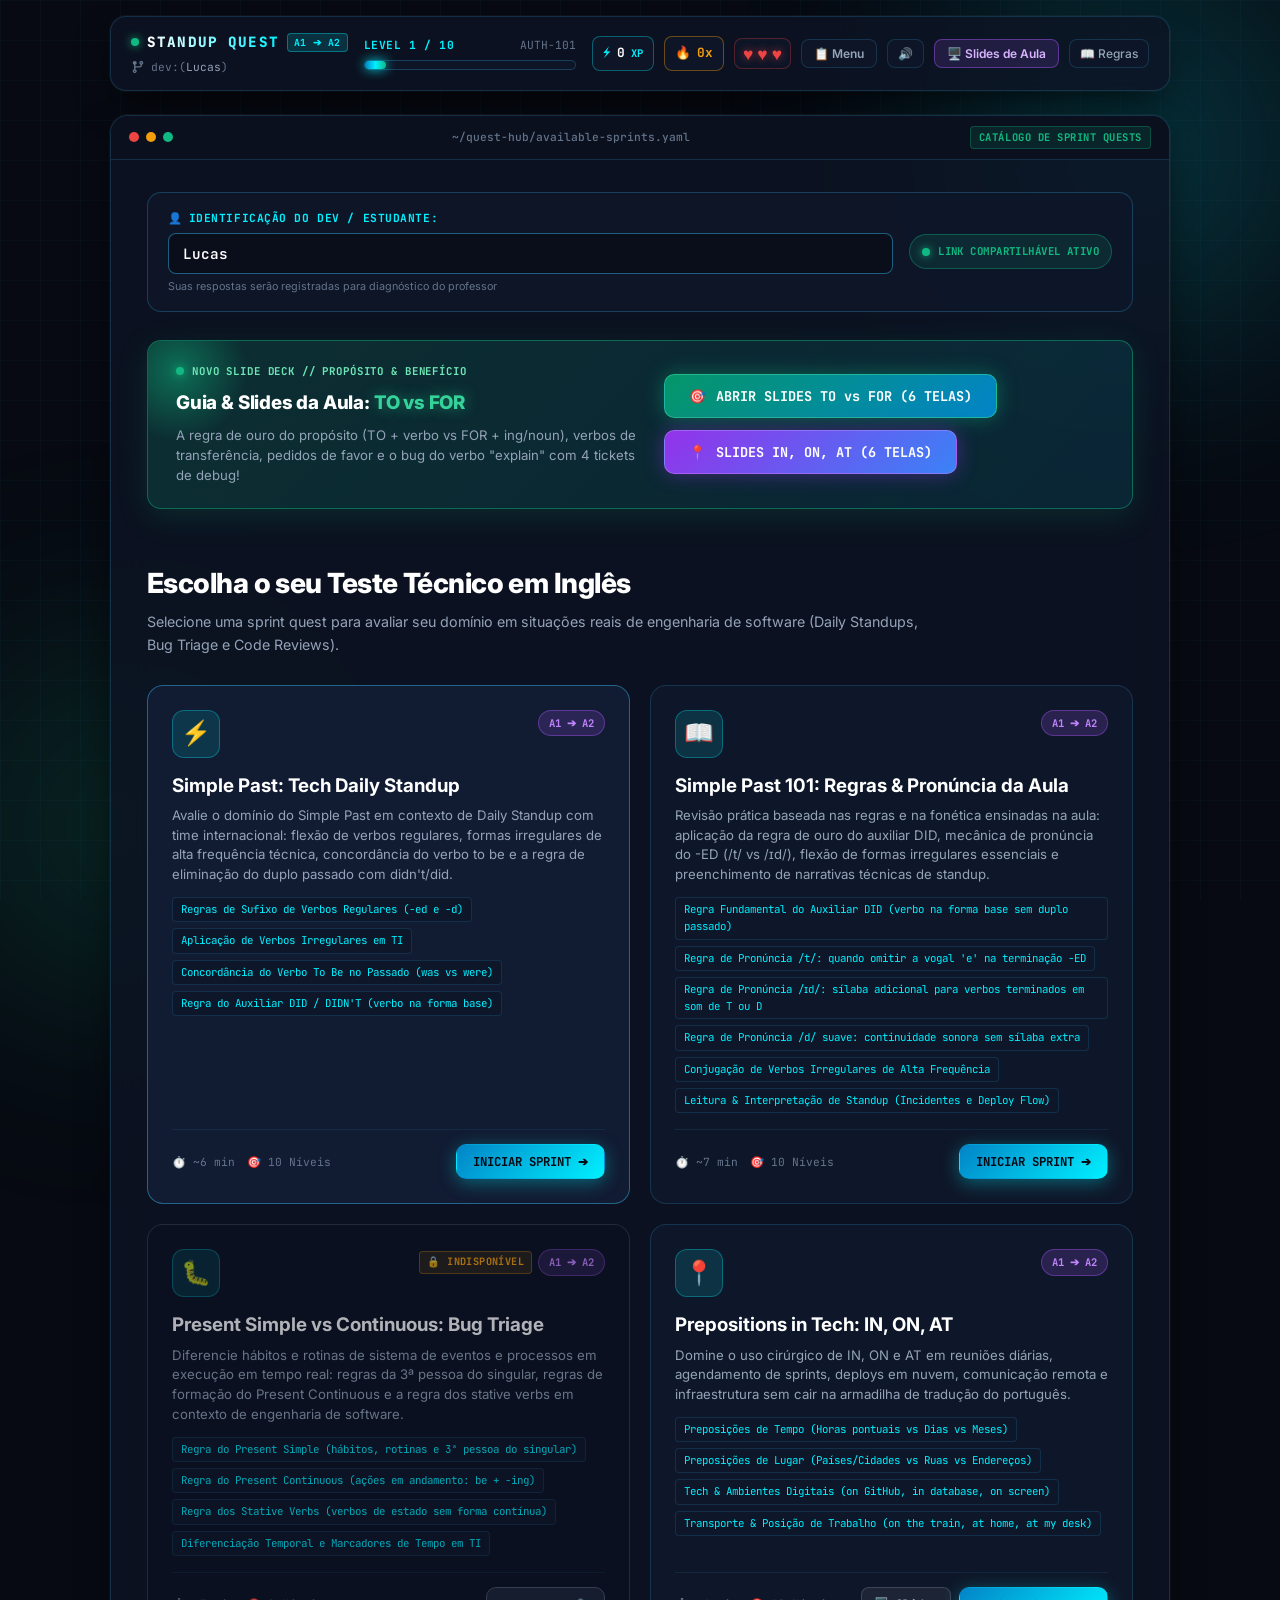
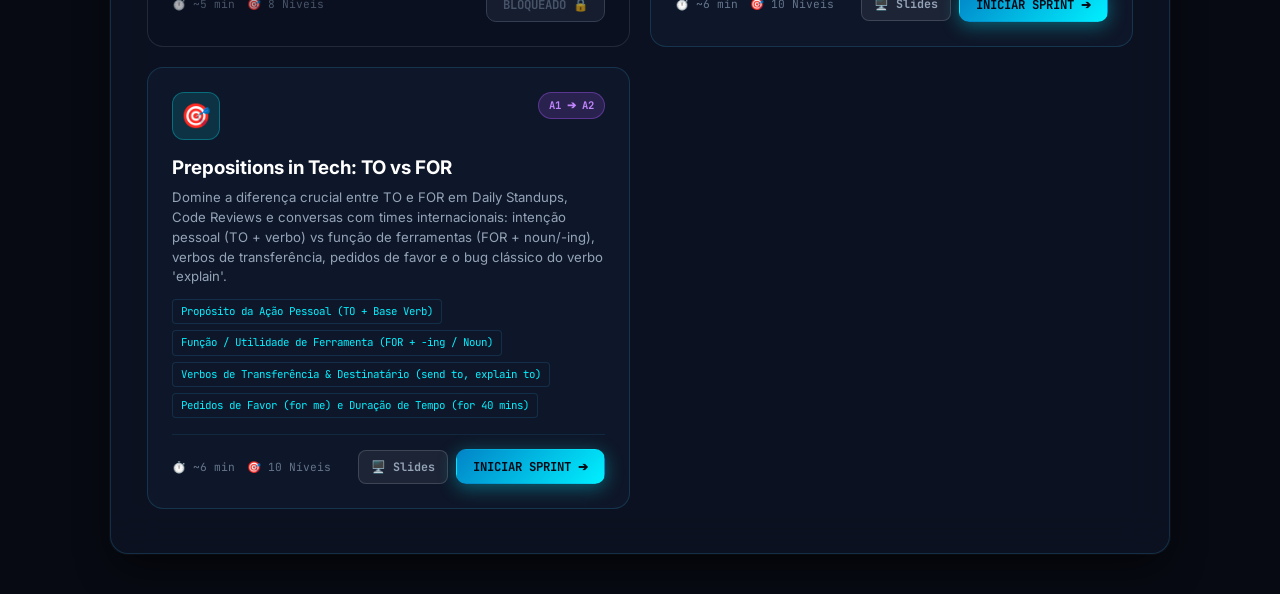
==== commit 712981b8: "feat: adicionar slides e quest interativa de preposições TO vs FOR" ====
--- a/index.html
+++ b/index.html
@@ -135,23 +135,32 @@
               </div>
             </div>
 
-            <!-- Interactive Classroom Slide Deck Banner -->
-            <div class="study-slides-banner" id="catalogSlidesBanner">
-              <div class="slides-banner-glow"></div>
-              <div class="slides-banner-content">
-                <div class="slides-banner-badge">
-                  <span class="pulse-indicator"></span>
-                  SLIDE DECK DA AULA // PREPOSIÇÕES
-                </div>
-                <h2 class="slides-banner-title">Guia & Slides da Aula: <span class="highlight-cyan">IN, ON, AT</span></h2>
-                <p class="slides-banner-desc">
-                  Material interativo para aula e estudo autônomo com a Pirâmide Invertida de Tempo e Lugar, segredos de Transporte, termos de TI e 4 tickets de Standup para debugar ao vivo.
-                </p>
-              </div>
-              <button class="btn btn-primary btn-slides-launch" id="openSlidesBannerBtn">
-                <span class="btn-icon">🖥️</span>
-                <span class="btn-text">ABRIR SLIDES (6 TELAS)</span>
-              </button>
+            <!-- Interactive Classroom Slide Decks Showcase -->
+            <div class="slides-decks-showcase">
+              <!-- Deck 1 (Featured New): TO vs FOR -->
+              <div class="study-slides-banner banner-to-for" id="catalogSlidesBanner">
+                <div class="slides-banner-glow glow-emerald"></div>
+                <div class="slides-banner-content">
+                  <div class="slides-banner-badge badge-emerald">
+                    <span class="pulse-indicator"></span>
+                    NOVO SLIDE DECK // PROPÓSITO & BENEFÍCIO
+                  </div>
+                  <h2 class="slides-banner-title">Guia & Slides da Aula: <span class="highlight-emerald">TO vs FOR</span></h2>
+                  <p class="slides-banner-desc">
+                    A regra de ouro do propósito (TO + verbo vs FOR + ing/noun), verbos de transferência, pedidos de favor e o bug do verbo "explain" com 4 tickets de debug!
+                  </p>
+                </div>
+                <div class="banner-cta-group">
+                  <button class="btn btn-primary btn-slides-launch btn-launch-to-for" id="openToForSlidesBtn">
+                    <span class="btn-icon">🎯</span>
+                    <span class="btn-text">ABRIR SLIDES TO vs FOR (6 TELAS)</span>
+                  </button>
+                  <button class="btn btn-secondary btn-slides-launch" id="openInOnAtSlidesBtn">
+                    <span class="btn-icon">📍</span>
+                    <span class="btn-text">SLIDES IN, ON, AT (6 TELAS)</span>
+                  </button>
+                </div>
+              </div>
             </div>
 
             <div class="catalog-header-text">
@@ -463,7 +472,7 @@
       </div>
       <div class="modal-body">
         <div style="margin-bottom: 14px; display: flex; justify-content: space-between; align-items: center; background: rgba(168, 85, 247, 0.12); border: 1px solid rgba(168, 85, 247, 0.35); border-radius: 8px; padding: 10px 14px; gap: 10px; flex-wrap: wrap;">
-          <span style="font-size: 0.85rem; color: #d8b4fe;">📚 Procurando o material de aula das preposições <strong>IN, ON, AT</strong>?</span>
+          <span style="font-size: 0.85rem; color: #d8b4fe;">📚 Procurando os slides de aula das preposições (<strong>TO vs FOR</strong> & <strong>IN, ON, AT</strong>)?</span>
           <button class="btn btn-primary" id="openSlidesFromCheatSheetBtn" style="padding: 5px 12px; font-size: 0.78rem;">ABRIR SLIDES DE AULA ➔</button>
         </div>
         <h2>Guia de Bolso: Simple Past para Devs (A1 ➔ A2)</h2>
@@ -530,7 +539,7 @@
           <span class="dot dot-yellow"></span>
           <span class="dot dot-green"></span>
         </div>
-        <span class="window-title">~/slides/prepositions-in-on-at.deck</span>
+        <span class="window-title" id="deckWindowTitle">~/slides/prepositions-to-vs-for.deck</span>
         <div class="deck-top-actions">
           <span class="slide-counter-badge" id="slideCounterBadge">SLIDE <span id="currentSlideNum">1</span> / 6</span>
           <button class="btn-deck-util" id="slideFullscreenBtn" title="Alternar Tela Cheia">⛶</button>
@@ -538,12 +547,444 @@
         </div>
       </div>
 
+      <!-- Slide Deck Topic Switcher Tabs -->
+      <div class="deck-selector-bar" id="deckSelectorBar">
+        <button class="deck-tab-btn active" id="tabToFor" data-deck="to-for">
+          <span class="tab-icon">🎯</span>
+          <span class="tab-text">TO vs FOR (Propósito & Benefício)</span>
+          <span class="deck-tab-badge">NOVO</span>
+        </button>
+        <button class="deck-tab-btn" id="tabInOnAt" data-deck="in-on-at">
+          <span class="tab-icon">📍</span>
+          <span class="tab-text">IN, ON, AT (Tempo & Lugar)</span>
+        </button>
+      </div>
+
       <!-- Slide Deck Viewport -->
       <div class="slide-deck-body">
         <div class="slide-pages-container" id="slidePagesContainer">
 
+          <!-- ===================================================================
+               DECK A: PREPOSIÇÕES TO vs FOR (NOVO)
+               =================================================================== -->
+          <div class="deck-group active" id="deckGroupToFor" data-deck-id="to-for">
+
+            <!-- SLIDE 1: O BUG COGNITIVO - VETOR (TO) vs BENEFÍCIO (FOR) -->
+            <div class="slide-page active" data-slide="1">
+              <div class="slide-header">
+                <span class="slide-step-tag">SLIDE 01 // FUNDAMENTO VISUAL</span>
+                <h2 class="slide-title">O "Bug Mental" do Português: Vetor (TO) vs Benefício (FOR)</h2>
+                <p class="slide-subtitle">
+                  No português, usamos <em>"para"</em> (ou <em>"pra"</em>) para tudo: <em>"fui para casa"</em>, <em>"café para você"</em>, <em>"ferramenta para teste"</em>. Em inglês, a preposição expressa a <strong>natureza da relação</strong>: ou é <strong>Direção/Destino (TO)</strong> ou é <strong>Benefício/Favor (FOR)</strong>.
+                </p>
+              </div>
+
+              <div class="slide-content-grid">
+                <!-- Visual Interactive Contrast -->
+                <div class="vector-benefit-wrapper">
+                  <div class="concept-card concept-to">
+                    <div class="concept-badge-to">
+                      <span class="concept-icon">➔</span>
+                      <span>TO • VETOR, MOVIMENTO & DESTINO</span>
+                    </div>
+                    <p class="concept-desc">Indica deslocamento físico, envio de dados, comunicação direcionada ou término de percurso.</p>
+                    <div class="concept-examples">
+                      <code>go to the office</code>
+                      <code>send email to Carlos</code>
+                      <code>talk to the team</code>
+                      <code>connect to database</code>
+                    </div>
+                    <div class="concept-rule-anchor">
+                      <em>"The packet travels <strong>to</strong> the server."</em>
+                    </div>
+                  </div>
+
+                  <div class="concept-card concept-for">
+                    <div class="concept-badge-for">
+                      <span class="concept-icon">🎁</span>
+                      <span>FOR • BENEFÍCIO, FAVOR & UTILIDADE</span>
+                    </div>
+                    <p class="concept-desc">Indica quem recebe a vantagem, quem é ajudado/substituído ou a finalidade de um recurso.</p>
+                    <div class="concept-examples">
+                      <code>made coffee for you</code>
+                      <code>review the PR for Sarah</code>
+                      <code>good for production</code>
+                      <code>fixed it for the client</code>
+                    </div>
+                    <div class="concept-rule-anchor">
+                      <em>"The dev wrote a script <strong>for</strong> the team."</em>
+                    </div>
+                  </div>
+                </div>
+
+                <!-- Key Takeaway Card -->
+                <div class="slide-side-card">
+                  <div class="takeaway-badge">💡 O TESTE DO VETOR</div>
+                  <h3>Como decidir em 2 segundos:</h3>
+                  <ul class="slide-bullet-list">
+                    <li><strong>Há movimento ou transferência até alguém?</strong> Se algo viaja ou é entregue a um destino, use <strong>TO</strong>.</li>
+                    <li><strong>Alguém é beneficiado ou ajudado?</strong> Se alguém recebe o favor ou você faz a tarefa no lugar dela, use <strong>FOR</strong>.</li>
+                    <li><strong>Teste de substituição mental:</strong> Troque por <em>"em direção a"</em> (TO) ou <em>"em benefício de"</em> (FOR).</li>
+                  </ul>
+                  <div class="memory-anchor-box">
+                    <span class="anchor-icon">🧠</span>
+                    <span><strong>Âncora mental:</strong> <em>"I sent the ticket <strong>to</strong> Alex"</em> (Alex recebeu). <em>"I closed the ticket <strong>for</strong> Alex"</em> (Ajudei Alex fazendo por ele).</span>
+                  </div>
+                </div>
+              </div>
+            </div>
+
+            <!-- SLIDE 2: A REGRA DE OURO DO PROPÓSITO -->
+            <div class="slide-page" data-slide="2">
+              <div class="slide-header">
+                <span class="slide-step-tag">SLIDE 02 // PURPOSE & INTENTION</span>
+                <h2 class="slide-title">A Regra de Ouro do Propósito: TO + Verbo vs FOR + -ing / Noun</h2>
+                <p class="slide-subtitle">
+                  O erro número 1 de brasileiros em reuniões internacionais é dizer <em>"I joined the call for discuss..." ❌</em>. Guarde esta distinção cirúrgica:
+                </p>
+              </div>
+
+              <div class="slide-cards-2">
+                <!-- Purpose with Verb (TO) -->
+                <div class="tech-hack-card border-cyan">
+                  <div class="hack-badge" style="color: var(--cyan-neon);">🎯 INTENÇÃO PESSOAL (AÇÃO)</div>
+                  <h3>TO + Verbo na Forma Base</h3>
+                  <p class="card-desc">Quando você explica <strong>por que VOCÊ realizou uma ação</strong> usando um verbo:</p>
+                  <div class="purpose-rules-box">
+                    <div class="compare-row-item">
+                      <span class="badge-check">✅</span>
+                      <span><em>"I opened a PR <strong>to fix</strong> the login bug."</em></span>
+                    </div>
+                    <div class="compare-row-item error-row">
+                      <span class="badge-err">❌</span>
+                      <span><del>for fix</del> / <del>for to fix</del> (Erro grave!)</span>
+                    </div>
+                    <div class="compare-row-item">
+                      <span class="badge-check">✅</span>
+                      <span><em>"We scheduled a sync <strong>to align</strong> sprint goals."</em></span>
+                    </div>
+                    <div class="compare-row-item">
+                      <span class="badge-check">✅</span>
+                      <span><em>"I logged in early <strong>to test</strong> the deploy pipeline."</em></span>
+                    </div>
+                    <div class="compare-row-item">
+                      <span class="badge-check">✅</span>
+                      <span><em>"Refactored the query <strong>to reduce</strong> latency."</em></span>
+                    </div>
+                  </div>
+                  <div class="purpose-formula">
+                    <strong>Fórmula:</strong> Ação humana ➔ <code>TO + Base Verb</code>
+                  </div>
+                </div>
+
+                <!-- Purpose of Tool (FOR) -->
+                <div class="tech-hack-card border-purple">
+                  <div class="hack-badge" style="color: #d8b4fe;">⚙️ FUNÇÃO DE OBJETO / FERRAMENTA</div>
+                  <h3>FOR + Verbo em -ing ou Substantivo</h3>
+                  <p class="card-desc">Quando você explica <strong>para que serve uma ferramenta, serviço ou recurso</strong>:</p>
+                  <div class="purpose-rules-box">
+                    <div class="compare-row-item">
+                      <span class="badge-check">✅</span>
+                      <span><em>"This microservice is used <strong>for parsing</strong> logs."</em></span>
+                    </div>
+                    <div class="compare-row-item error-row">
+                      <span class="badge-err">❌</span>
+                      <span><del>to parsing</del> (Nunca misture to + -ing aqui!)</span>
+                    </div>
+                    <div class="compare-row-item">
+                      <span class="badge-check">✅</span>
+                      <span><em>"Redis is an in-memory store <strong>for caching</strong>."</em></span>
+                    </div>
+                    <div class="compare-row-item">
+                      <span class="badge-check">✅</span>
+                      <span><em>"We allocated budget <strong>for new servers</strong>."</em> (Substantivo)</span>
+                    </div>
+                    <div class="compare-row-item">
+                      <span class="badge-check">✅</span>
+                      <span><em>"I bought a headset <strong>for meetings</strong>."</em> (Substantivo)</span>
+                    </div>
+                  </div>
+                  <div class="purpose-formula">
+                    <strong>Fórmula:</strong> Utilidade de ferramenta ➔ <code>FOR + -ing / Noun</code>
+                  </div>
+                </div>
+              </div>
+
+              <div class="memory-anchor-banner">
+                <span class="anchor-glow">⚡</span>
+                <div>
+                  <strong>O Duelo Perfeito:</strong>
+                  <em>"I use Docker <strong>to containerize</strong> my apps."</em> (Minha ação pessoal)
+                  vs
+                  <em>"Docker is a tool <strong>for containerizing</strong> apps."</em> (Função da ferramenta)
+                </div>
+              </div>
+            </div>
+
+            <!-- SLIDE 3: VERBOS DE TRANSFERÊNCIA vs SERVIÇO & O BUG DO EXPLAIN -->
+            <div class="slide-page" data-slide="3">
+              <div class="slide-header">
+                <span class="slide-step-tag">SLIDE 03 // VERB PAIRINGS & THE EXPLAIN BUG</span>
+                <h2 class="slide-title">Verbos de Transferência vs Serviço & A Armadilha do "Explain"</h2>
+                <p class="slide-subtitle">
+                  Certos verbos em inglês são magneticamente ligados a <strong>TO</strong> ou <strong>FOR</strong>. Aprenda os padrões essenciais de engenharia de software:
+                </p>
+              </div>
+
+              <div class="slide-columns-3">
+                <!-- Column 1: Verbos com TO -->
+                <div class="slide-col-card col-in" style="border-color: rgba(6, 182, 212, 0.4);">
+                  <div class="col-pill in-pill">TO (Transferência / Destino)</div>
+                  <h4>Comunicação Direta & Movimento</h4>
+                  <ul class="col-list">
+                    <li><code>send to</code> (enviar para)</li>
+                    <li><code>give to</code> (entregar para)</li>
+                    <li><code>forward to</code> (encaminhar para)</li>
+                    <li><code>speak / talk to</code> (falar com)</li>
+                    <li><code>listen to</code> (ouvir a)</li>
+                    <li><code>reply to</code> (responder a)</li>
+                  </ul>
+                  <div class="col-example">
+                    <em>"I forwarded the AWS credentials <strong>to</strong> Felipe."</em>
+                  </div>
+                </div>
+
+                <!-- Column 2: Verbos com FOR -->
+                <div class="slide-col-card col-at" style="border-color: rgba(16, 185, 129, 0.4);">
+                  <div class="col-pill at-pill">FOR (Serviço & Favor)</div>
+                  <h4>Ajuda, Subrogação & Benefício</h4>
+                  <ul class="col-list">
+                    <li><code>do a favor for</code> (fazer favor)</li>
+                    <li><code>review PR for</code> (revisar por alguém)</li>
+                    <li><code>build / develop for</code> (criar para)</li>
+                    <li><code>buy / order for</code> (comprar para)</li>
+                    <li><code>save for</code> (guardar para)</li>
+                    <li><code>fix for</code> (consertar para)</li>
+                  </ul>
+                  <div class="col-example">
+                    <em>"Can you merge this hotfix <strong>for</strong> me while I'm away?"</em>
+                  </div>
+                </div>
+
+                <!-- Column 3: The EXPLAIN Bug -->
+                <div class="slide-col-card col-on" style="border-color: rgba(239, 68, 68, 0.5); background: rgba(239, 68, 68, 0.05);">
+                  <div class="col-pill on-pill" style="background: rgba(239, 68, 68, 0.2); color: #f87171;">⚠️ ALERTA VERMELHO</div>
+                  <h4 style="color: #f87171;">O Maior Bug: Verbo EXPLAIN</h4>
+                  <p style="font-size: 0.78rem; color: var(--text-muted); line-height: 1.4;">
+                    Em inglês, o verbo <em>explain</em> <strong>NUNCA</strong> aceita <em>"explain me"</em> nem <em>"explain for me"</em>!
+                  </p>
+                  <div style="background: rgba(0,0,0,0.3); padding: 8px 10px; border-radius: 6px; font-size: 0.78rem;">
+                    <div style="color: #f87171; margin-bottom: 4px;">❌ <em>"Explain for me this bug"</em></div>
+                    <div style="color: #f87171; margin-bottom: 4px;">❌ <em>"Explain me the code"</em></div>
+                    <div style="color: var(--green-neon); font-weight: 700;">✅ <em>"Explain this <strong>TO ME</strong>"</em></div>
+                  </div>
+                  <div class="col-example">
+                    <em>"Could you explain the Kafka architecture <strong>to</strong> the team?"</em>
+                  </div>
+                </div>
+              </div>
+            </div>
+
+            <!-- SLIDE 4: TEMPO & DURAÇÃO vs OPINIÃO (TO ME vs FOR ME) -->
+            <div class="slide-page" data-slide="4">
+              <div class="slide-header">
+                <span class="slide-step-tag">SLIDE 04 // DURATION & OPINION</span>
+                <h2 class="slide-title">Duração de Tempo & A Nuance: "To me" vs "For me"</h2>
+                <p class="slide-subtitle">
+                  Como quantificar horas e minutos de incidentes, e como expressar opinião sem soar arrogante ou confuso.
+                </p>
+              </div>
+
+              <div class="slide-cards-2">
+                <!-- Time Duration Hack -->
+                <div class="tech-hack-card">
+                  <div class="hack-badge">⏱️ MEDIDAS DE TEMPO</div>
+                  <h3>Duração Contínua vs Ponto Limite</h3>
+                  <div class="hack-comparison">
+                    <div class="hack-item on-item" style="border-color: rgba(16, 185, 129, 0.35); background: rgba(16, 185, 129, 0.08);">
+                      <span class="hack-tag" style="color: var(--green-neon);">FOR + DURAÇÃO / PERÍODO</span>
+                      <p>Expressa <strong>quanto tempo</strong> uma ação durou ou está em andamento contínuo:</p>
+                      <div class="hack-pills">
+                        <code>for 45 minutes</code>
+                        <code>for two hours</code>
+                        <code>for 3 days</code>
+                        <code>for five years</code>
+                      </div>
+                      <div style="font-size: 0.78rem; margin-top: 6px; color: var(--text-dim);">
+                        <em>"The payment service was offline <strong>for 30 minutes</strong>."</em>
+                      </div>
+                    </div>
+                    <div class="hack-item in-item">
+                      <span class="hack-tag">FROM ... TO ... (LIMITES)</span>
+                      <p>Expressa o marco inicial e o marco final de um intervalo:</p>
+                      <div class="hack-pills">
+                        <code>from 9 AM to 5 PM</code>
+                        <code>from sprint 1 to sprint 4</code>
+                      </div>
+                      <div style="font-size: 0.78rem; margin-top: 6px; color: var(--text-dim);">
+                        <em>"Our maintenance window is <strong>from midnight to 4 AM</strong>."</em>
+                      </div>
+                    </div>
+                  </div>
+                </div>
+
+                <!-- To Me vs For Me Hack -->
+                <div class="tech-hack-card">
+                  <div class="hack-badge">🧠 PONTO DE VISTA vs IMPACTO</div>
+                  <h3>"To me" vs "For me": O Teste da Opinião</h3>
+                  <div class="hack-tech-list">
+                    <div class="tech-rule-row">
+                      <span class="tech-prep prep-in" style="background: rgba(6, 182, 212, 0.2); color: var(--cyan-neon);">TO ME</span>
+                      <div class="tech-rule-desc">
+                        <strong>Na minha opinião / No meu julgamento (Subjetivo):</strong><br>
+                        <em>"<strong>To me</strong>, this design looks much cleaner."</em><br>
+                        <em>"It seems <strong>to me</strong> that the query is unindexed."</em>
+                      </div>
+                    </div>
+                    <div class="tech-rule-row">
+                      <span class="tech-prep prep-at" style="background: rgba(16, 185, 129, 0.2); color: var(--green-neon);">FOR ME</span>
+                      <div class="tech-rule-desc">
+                        <strong>No meu caso / Afeta a minha conveniência ou saúde:</strong><br>
+                        <em>"Does 2:30 PM work <strong>for you</strong>?"</em> (Na sua agenda?)<br>
+                        <em>"Working remotely is very productive <strong>for me</strong>."</em><br>
+                        <em>"This ticket is too difficult <strong>for me</strong> alone."</em>
+                      </div>
+                    </div>
+                  </div>
+                </div>
+              </div>
+            </div>
+
+            <!-- SLIDE 5: PRÁTICA GUIADA - FIX THE STANDUP TICKETS -->
+            <div class="slide-page" data-slide="5">
+              <div class="slide-header">
+                <span class="slide-step-tag">SLIDE 05 // PRÁTICA GUIADA</span>
+                <h2 class="slide-title">Bug Hunting: Encontre o Erro nos Tickets da Daily</h2>
+                <p class="slide-subtitle">
+                  Identifique a preposição errada nos 4 tickets abaixo. Clique no botão de cada ticket para debugar ao vivo!
+                </p>
+              </div>
+
+              <div class="tickets-debug-grid">
+                <!-- Ticket 501 -->
+                <div class="debug-ticket-card" id="ticketCard501">
+                  <div class="debug-ticket-top">
+                    <span class="ticket-tag">TICKET #501 • SPRINT PLANNING</span>
+                    <button class="ticket-reveal-btn" data-target="ticketSol501">🐛 Revelar Debug</button>
+                  </div>
+                  <div class="ticket-wrong-sentence">
+                    ❌ <em>"We scheduled an emergency sync <span class="highlight-err">for align</span> the release timeline."</em>
+                  </div>
+                  <div class="ticket-solution hidden" id="ticketSol501">
+                    <div class="sol-correct">✅ <em>"We scheduled an emergency sync <strong>to align</strong> the release timeline."</em></div>
+                    <p class="sol-expl"><strong>Diagnóstico:</strong> A intenção da pessoa com verbo na forma base exige <code>to + base verb</code> (to align). Dizer "for align" é um dos erros mais comuns de tradução do português.</p>
+                  </div>
+                </div>
+
+                <!-- Ticket 502 -->
+                <div class="debug-ticket-card" id="ticketCard502">
+                  <div class="debug-ticket-top">
+                    <span class="ticket-tag">TICKET #502 • CODE REVIEW</span>
+                    <button class="ticket-reveal-btn" data-target="ticketSol502">🐛 Revelar Debug</button>
+                  </div>
+                  <div class="ticket-wrong-sentence">
+                    ❌ <em>"Could the senior engineer please <span class="highlight-err">explain for me</span> the OAuth callback flow?"</em>
+                  </div>
+                  <div class="ticket-solution hidden" id="ticketSol502">
+                    <div class="sol-correct">✅ <em>"Could the senior engineer please <strong>explain to me</strong> the OAuth callback flow?"</em></div>
+                    <p class="sol-expl"><strong>Diagnóstico:</strong> O verbo <em>explain</em> exige obrigatoriamente a preposição direcional <code>to</code> para introduzir quem escuta a explicação (explain to me).</p>
+                  </div>
+                </div>
+
+                <!-- Ticket 503 -->
+                <div class="debug-ticket-card" id="ticketCard503">
+                  <div class="debug-ticket-top">
+                    <span class="ticket-tag">TICKET #503 • OUTAGE POST-MORTEM</span>
+                    <button class="ticket-reveal-btn" data-target="ticketSol503">🐛 Revelar Debug</button>
+                  </div>
+                  <div class="ticket-wrong-sentence">
+                    ❌ <em>"The payment gateway was completely unresponsive <span class="highlight-err">to 45 minutes</span>."</em>
+                  </div>
+                  <div class="ticket-solution hidden" id="ticketSol503">
+                    <div class="sol-correct">✅ <em>"The payment gateway was completely unresponsive <strong>for 45 minutes</strong>."</em></div>
+                    <p class="sol-expl"><strong>Diagnóstico:</strong> A extensão contínua de um período de tempo exige <code>for</code> (for 45 minutes). <code>To</code> expressa destino ou marco final, não duração.</p>
+                  </div>
+                </div>
+
+                <!-- Ticket 504 -->
+                <div class="debug-ticket-card" id="ticketCard504">
+                  <div class="debug-ticket-top">
+                    <span class="ticket-tag">TICKET #504 • DEPLOYMENT HANDOFF</span>
+                    <button class="ticket-reveal-btn" data-target="ticketSol504">🐛 Revelar Debug</button>
+                  </div>
+                  <div class="ticket-wrong-sentence">
+                    ❌ <em>"I forwarded the new production API credentials <span class="highlight-err">for the frontend team</span>."</em>
+                  </div>
+                  <div class="ticket-solution hidden" id="ticketSol504">
+                    <div class="sol-correct">✅ <em>"I forwarded the new production API credentials <strong>to the frontend team</strong>."</em></div>
+                    <p class="sol-expl"><strong>Diagnóstico:</strong> Verbos de envio e transferência (forward, send, pass) usam <code>to</code> para o destinatário da entrega. Usar <code>for</code> significaria que você enviou no lugar da equipe ausente.</p>
+                  </div>
+                </div>
+              </div>
+            </div>
+
+            <!-- SLIDE 6: STANDUP ROLEPLAY & DRILL -->
+            <div class="slide-page" data-slide="6">
+              <div class="slide-header">
+                <span class="slide-step-tag">SLIDE 06 // SPEAKING DRILL</span>
+                <h2 class="slide-title">Daily Standup Speaking: Sua Rotina Real com TO e FOR</h2>
+                <p class="slide-subtitle">
+                  Hora de colocar a voz para jogo! Responda em voz alta como se o Tech Lead estivesse perguntando agora na reunião:
+                </p>
+              </div>
+
+              <div class="speaking-prompts-grid">
+                <div class="prompt-box">
+                  <div class="prompt-q">🎙️ Questão 1: "Why did you create that new feature branch yesterday?"</div>
+                  <div class="prompt-template">
+                    <span class="template-label">Template de resposta:</span>
+                    <p><em>"I created the branch <strong>to</strong> fix a memory leak and <strong>to</strong> optimize our database queries."</em></p>
+                  </div>
+                </div>
+
+                <div class="prompt-box">
+                  <div class="prompt-q">🎙️ Questão 2: "What is this new microservice used for in our cloud stack?"</div>
+                  <div class="prompt-template">
+                    <span class="template-label">Template de resposta:</span>
+                    <p><em>"It is an event worker used <strong>for</strong> processing webhooks and <strong>for</strong> caching user sessions."</em></p>
+                  </div>
+                </div>
+
+                <div class="prompt-box">
+                  <div class="prompt-q">🎙️ Questão 3: "Can you review my pull request before our afternoon release?"</div>
+                  <div class="prompt-template">
+                    <span class="template-label">Template de resposta:</span>
+                    <p><em>"Sure, I can review it <strong>for</strong> you right after this call! Just send the PR link <strong>to</strong> me."</em></p>
+                  </div>
+                </div>
+              </div>
+
+              <div class="slide-action-banner" style="border-color: rgba(16, 185, 129, 0.4); background: linear-gradient(135deg, rgba(16, 185, 129, 0.18), rgba(6, 182, 212, 0.12));">
+                <div class="action-banner-text">
+                  <h3>Pronto para testar seus reflexos?</h3>
+                  <p>Inicie a Sprint Quest interativa de TO vs FOR com 10 níveis técnicos, contexto de TI e diagnóstico cirúrgico em tempo real!</p>
+                </div>
+                <button class="btn btn-primary btn-large btn-launch-to-for" id="startQuestFromToForSlidesBtn">
+                  <span class="btn-text">INICIAR TESTE PRÁTICO (TO vs FOR)</span>
+                  <span class="btn-icon">⚡</span>
+                </button>
+              </div>
+            </div>
+
+          </div>
+
+          <!-- ===================================================================
+               DECK B: PREPOSIÇÕES IN, ON, AT (EXISTENTE)
+               =================================================================== -->
+          <div class="deck-group hidden" id="deckGroupInOnAt" data-deck-id="in-on-at">
+
           <!-- SLIDE 1: O BUG COGNITIVO & A PIRÂMIDE INVERTIDA -->
-          <div class="slide-page active" data-slide="1">
+          <div class="slide-page" data-slide="1">
             <div class="slide-header">
               <span class="slide-step-tag">SLIDE 01 // FUNDAMENTO VISUAL</span>
               <h2 class="slide-title">O "Bug Mental" do Português & A Pirâmide Invertida</h2>
@@ -908,6 +1349,7 @@
 
         </div>
       </div>
+      </div>
 
       <!-- Slide Deck Navigation Footer -->
       <div class="slide-deck-footer">
--- a/style.css
+++ b/style.css
@@ -2985,6 +2985,300 @@
   border-radius: 4px;
   padding: 1px 5px;
   color: var(--text-muted);
+}
+
+/* ==========================================================================
+   DECK SWITCHER TABS & TO vs FOR SLIDE STYLES
+   ========================================================================== */
+.deck-selector-bar {
+  display: flex;
+  gap: 8px;
+  background: rgba(10, 15, 29, 0.95);
+  padding: 8px 18px;
+  border-bottom: 1px solid rgba(255, 255, 255, 0.08);
+  overflow-x: auto;
+}
+
+.deck-tab-btn {
+  display: flex;
+  align-items: center;
+  gap: 8px;
+  background: rgba(255, 255, 255, 0.04);
+  border: 1px solid rgba(255, 255, 255, 0.1);
+  color: var(--text-muted);
+  padding: 7px 14px;
+  border-radius: 8px;
+  cursor: pointer;
+  font-size: 0.82rem;
+  font-weight: 600;
+  transition: all var(--transition-fast);
+  white-space: nowrap;
+}
+
+.deck-tab-btn:hover {
+  color: #fff;
+  background: rgba(255, 255, 255, 0.08);
+  border-color: rgba(255, 255, 255, 0.2);
+}
+
+.deck-tab-btn.active {
+  background: rgba(16, 185, 129, 0.16);
+  border-color: rgba(16, 185, 129, 0.5);
+  color: var(--green-neon);
+  box-shadow: 0 0 16px rgba(16, 185, 129, 0.2);
+}
+
+.deck-tab-btn[data-deck="in-on-at"].active {
+  background: rgba(168, 85, 247, 0.16);
+  border-color: rgba(168, 85, 247, 0.5);
+  color: #d8b4fe;
+  box-shadow: 0 0 16px rgba(168, 85, 247, 0.2);
+}
+
+.deck-tab-badge {
+  font-family: var(--font-mono);
+  font-size: 0.65rem;
+  padding: 2px 6px;
+  border-radius: 4px;
+  background: rgba(16, 185, 129, 0.3);
+  color: #6ee7b7;
+  font-weight: 800;
+  letter-spacing: 0.05em;
+}
+
+.deck-group {
+  display: contents;
+}
+
+.deck-group.hidden {
+  display: none !important;
+}
+
+/* Banner Theme Enhancements */
+.banner-to-for {
+  background: linear-gradient(135deg, rgba(16, 185, 129, 0.18) 0%, rgba(6, 182, 212, 0.12) 100%) !important;
+  border: 1px solid rgba(16, 185, 129, 0.45) !important;
+  box-shadow: 0 8px 32px rgba(16, 185, 129, 0.15) !important;
+}
+
+.glow-emerald {
+  background: radial-gradient(circle, rgba(16, 185, 129, 0.45) 0%, transparent 70%) !important;
+}
+
+.badge-emerald {
+  color: #6ee7b7 !important;
+}
+
+.highlight-emerald {
+  color: #34d399 !important;
+  text-shadow: 0 0 14px rgba(52, 211, 153, 0.5);
+}
+
+.banner-cta-group {
+  display: flex;
+  gap: 12px;
+  align-items: center;
+  flex-wrap: wrap;
+  z-index: 1;
+}
+
+.btn-launch-to-for {
+  background: linear-gradient(135deg, #059669, #0284c7) !important;
+  border: 1px solid rgba(52, 211, 153, 0.6) !important;
+  box-shadow: 0 0 20px rgba(16, 185, 129, 0.4) !important;
+  color: #fff !important;
+}
+
+.btn-launch-to-for:hover {
+  transform: translateY(-2px);
+  box-shadow: 0 0 28px rgba(16, 185, 129, 0.6) !important;
+}
+
+/* Vector vs Benefit Layout (Slide 1) */
+.vector-benefit-wrapper {
+  display: grid;
+  grid-template-columns: 1fr 1fr;
+  gap: 16px;
+}
+
+.concept-card {
+  background: var(--bg-card);
+  border-radius: 12px;
+  padding: 18px;
+  display: flex;
+  flex-direction: column;
+  gap: 10px;
+  border: 1px solid var(--border-subtle);
+  transition: transform var(--transition-fast);
+}
+
+.concept-card:hover {
+  transform: translateY(-2px);
+}
+
+.concept-to {
+  border-color: rgba(6, 182, 212, 0.4);
+  background: linear-gradient(135deg, rgba(6, 182, 212, 0.08), transparent);
+}
+
+.concept-for {
+  border-color: rgba(16, 185, 129, 0.4);
+  background: linear-gradient(135deg, rgba(16, 185, 129, 0.08), transparent);
+}
+
+.concept-badge-to, .concept-badge-for {
+  font-family: var(--font-mono);
+  font-size: 0.78rem;
+  font-weight: 800;
+  display: flex;
+  align-items: center;
+  gap: 6px;
+}
+
+.concept-badge-to {
+  color: var(--cyan-neon);
+}
+
+.concept-badge-for {
+  color: var(--green-neon);
+}
+
+.concept-desc {
+  font-size: 0.82rem;
+  color: var(--text-muted);
+  line-height: 1.45;
+}
+
+.concept-examples {
+  display: flex;
+  flex-wrap: wrap;
+  gap: 6px;
+}
+
+.concept-examples code {
+  font-family: var(--font-mono);
+  font-size: 0.76rem;
+  padding: 2px 6px;
+  border-radius: 4px;
+  background: rgba(0, 0, 0, 0.35);
+  color: #fff;
+  border: 1px solid rgba(255, 255, 255, 0.08);
+}
+
+.concept-rule-anchor {
+  margin-top: auto;
+  padding-top: 8px;
+  border-top: 1px solid rgba(255, 255, 255, 0.08);
+  font-size: 0.78rem;
+  color: var(--text-dim);
+}
+
+.concept-rule-anchor strong {
+  color: #fff;
+}
+
+/* Purpose Slide Details (Slide 2) */
+.border-cyan {
+  border-color: rgba(6, 182, 212, 0.35) !important;
+}
+
+.border-purple {
+  border-color: rgba(168, 85, 247, 0.35) !important;
+}
+
+.purpose-rules-box {
+  display: flex;
+  flex-direction: column;
+  gap: 8px;
+}
+
+.compare-row-item {
+  display: flex;
+  align-items: center;
+  gap: 8px;
+  font-size: 0.84rem;
+  background: rgba(255, 255, 255, 0.03);
+  padding: 6px 10px;
+  border-radius: 6px;
+}
+
+.compare-row-item strong {
+  color: #38bdf8;
+}
+
+.compare-row-item.error-row {
+  background: rgba(239, 68, 68, 0.08);
+  color: #f87171;
+  font-size: 0.78rem;
+}
+
+.badge-check {
+  font-size: 0.82rem;
+}
+
+.badge-err {
+  font-size: 0.82rem;
+}
+
+.purpose-formula {
+  margin-top: auto;
+  font-size: 0.78rem;
+  color: var(--text-muted);
+  border-top: 1px solid rgba(255, 255, 255, 0.08);
+  padding-top: 8px;
+}
+
+.purpose-formula code {
+  font-family: var(--font-mono);
+  background: rgba(0, 0, 0, 0.3);
+  padding: 2px 6px;
+  border-radius: 4px;
+  color: #fff;
+}
+
+.memory-anchor-banner {
+  background: linear-gradient(135deg, rgba(6, 182, 212, 0.12), rgba(168, 85, 247, 0.12));
+  border: 1px solid rgba(6, 182, 212, 0.3);
+  border-radius: 10px;
+  padding: 12px 18px;
+  display: flex;
+  align-items: center;
+  gap: 12px;
+  font-size: 0.86rem;
+  color: var(--text-main);
+}
+
+.memory-anchor-banner strong {
+  color: #fff;
+}
+
+.anchor-glow {
+  font-size: 1.2rem;
+}
+
+/* Quest item card actions */
+.quest-card-actions {
+  display: flex;
+  gap: 8px;
+  align-items: center;
+}
+
+.btn-card-slides {
+  padding: 8px 12px !important;
+  font-size: 0.78rem !important;
+  white-space: nowrap;
+  background: rgba(255, 255, 255, 0.06) !important;
+  border: 1px solid rgba(255, 255, 255, 0.15) !important;
+  color: var(--text-muted) !important;
+  cursor: pointer;
+  border-radius: 8px;
+  transition: all var(--transition-fast);
+}
+
+.btn-card-slides:hover {
+  background: rgba(255, 255, 255, 0.12) !important;
+  color: #fff !important;
+  border-color: var(--cyan-neon) !important;
 }
 
 /* Responsive adjustments for Slide Deck */
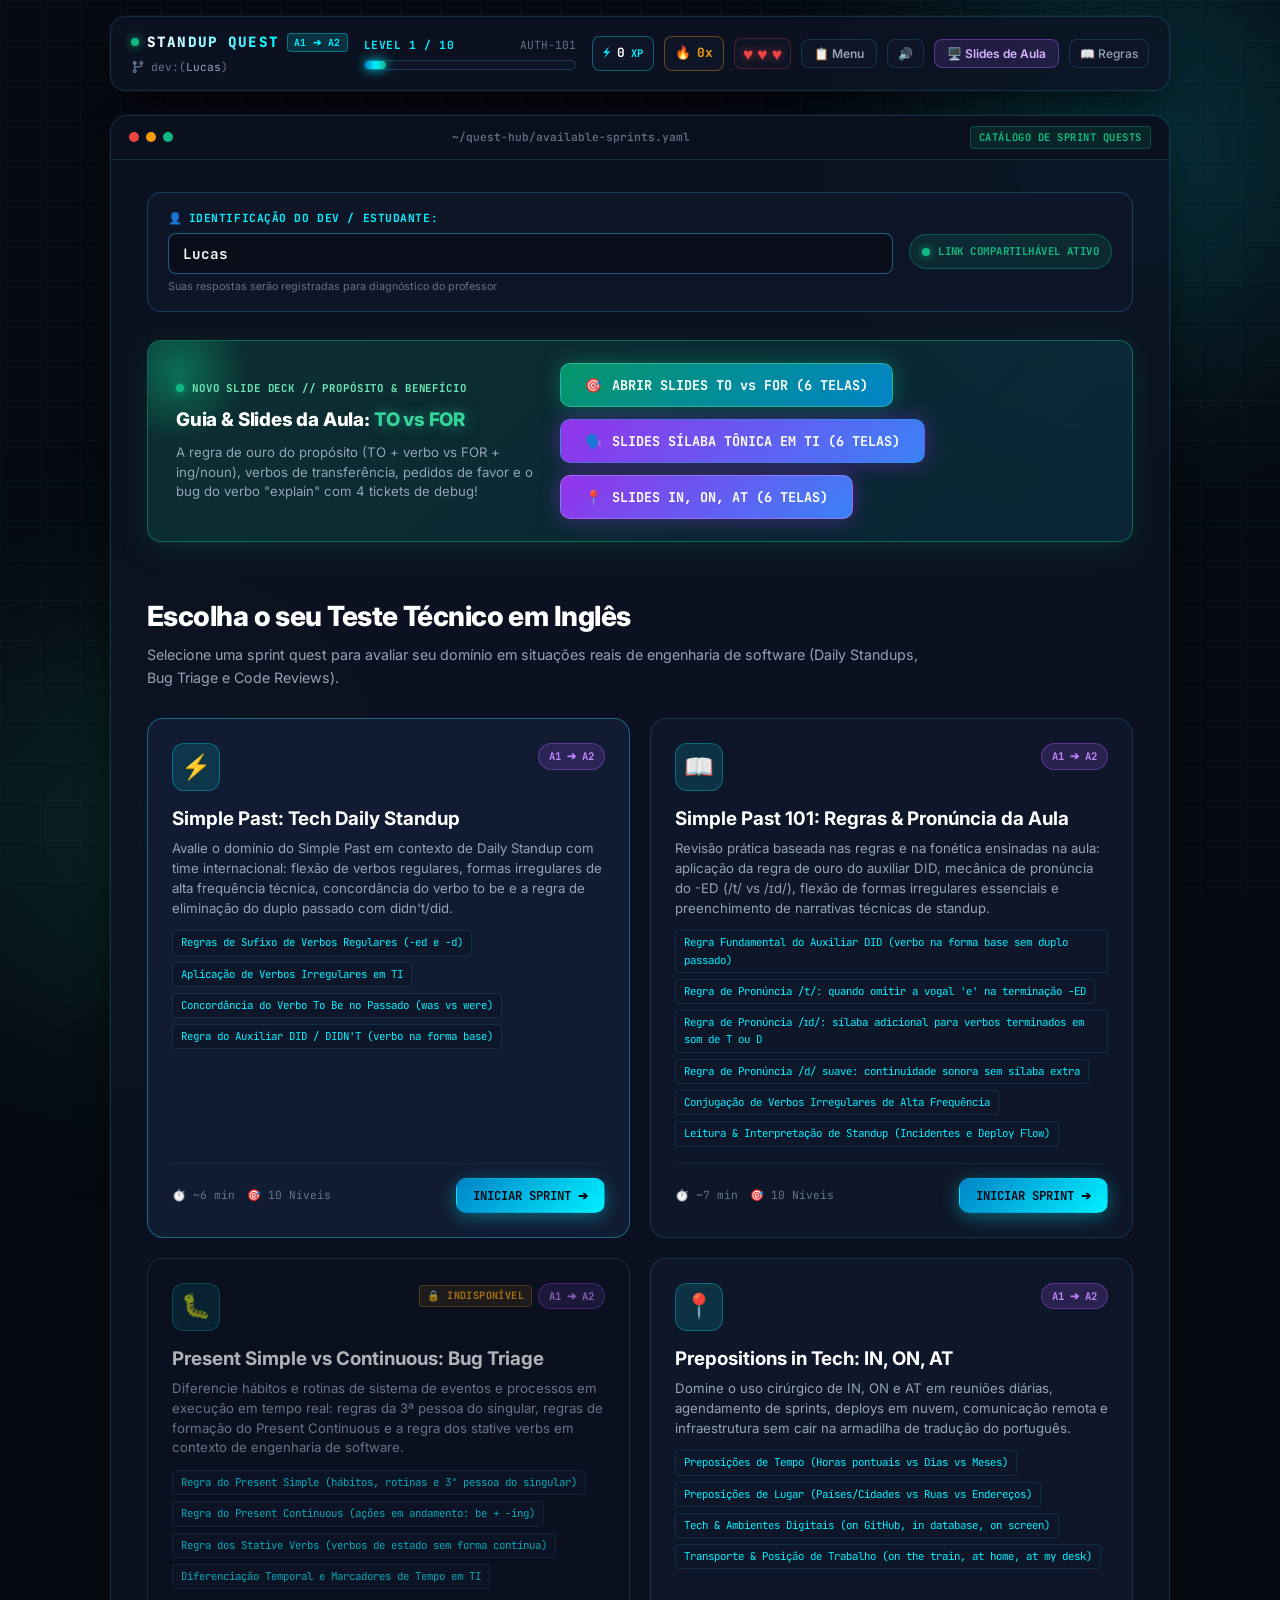
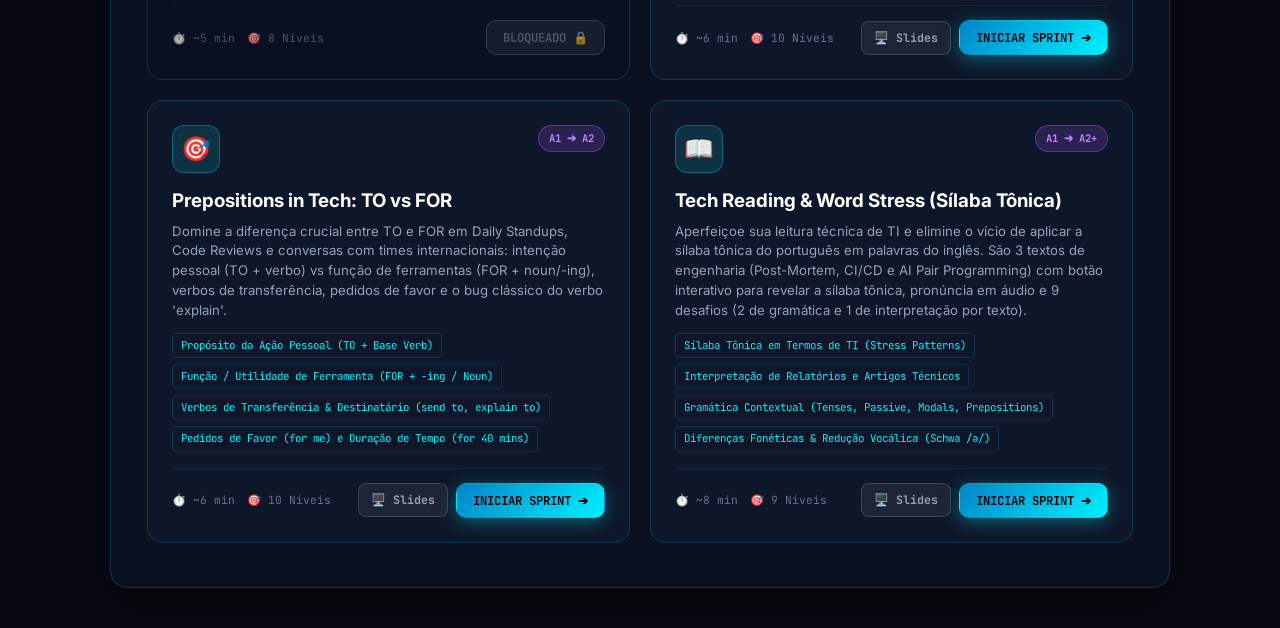
==== commit f4db4c4f: "feat: add IT Reading Quest with interactive word stress highlighting, audio and 9 diagnostic challen" ====
--- a/index.html
+++ b/index.html
@@ -11,7 +11,7 @@
   <link rel="preconnect" href="https://fonts.gstatic.com" crossorigin>
   <link href="https://fonts.googleapis.com/css2?family=Inter:wght@300;400;500;600;700;800&family=JetBrains+Mono:wght@400;500;700&display=swap" rel="stylesheet">
   
-  <link rel="stylesheet" href="style.css">
+  <link rel="stylesheet" href="style.css?v=20261117_1">
 </head>
 <body>
   <!-- Ambient background glow effects -->
@@ -151,11 +151,15 @@
                   </p>
                 </div>
                 <div class="banner-cta-group">
-                  <button class="btn btn-primary btn-slides-launch btn-launch-to-for" id="openToForSlidesBtn">
+                  <button class="btn btn-primary btn-slides-launch btn-launch-to-for" id="openToForSlidesBtn" onclick="if(window.questApp) window.questApp.openStudyDeck(1, 'to-for');">
                     <span class="btn-icon">🎯</span>
                     <span class="btn-text">ABRIR SLIDES TO vs FOR (6 TELAS)</span>
                   </button>
-                  <button class="btn btn-secondary btn-slides-launch" id="openInOnAtSlidesBtn">
+                  <button class="btn btn-secondary btn-slides-launch btn-launch-word-stress" id="openWordStressSlidesBtn" onclick="if(window.questApp) window.questApp.openStudyDeck(1, 'word-stress');">
+                    <span class="btn-icon">🗣️</span>
+                    <span class="btn-text">SLIDES SÍLABA TÔNICA EM TI (6 TELAS)</span>
+                  </button>
+                  <button class="btn btn-secondary btn-slides-launch" id="openInOnAtSlidesBtn" onclick="if(window.questApp) window.questApp.openStudyDeck(1, 'in-on-at');">
                     <span class="btn-icon">📍</span>
                     <span class="btn-text">SLIDES IN, ON, AT (6 TELAS)</span>
                   </button>
@@ -227,10 +231,16 @@
             </div>
 
             <div class="intro-actions">
-              <button class="btn btn-primary btn-large" id="startQuestBtn">
-                <span class="btn-text">INICIAR ESTA QUEST</span>
-                <span class="btn-icon">➔</span>
-              </button>
+              <div class="intro-buttons-row">
+                <button class="btn btn-primary btn-large" id="startQuestBtn">
+                  <span class="btn-text">INICIAR ESTA QUEST</span>
+                  <span class="btn-icon">➔</span>
+                </button>
+                <button class="btn btn-secondary btn-large" id="introViewSlidesBtn" onclick="if(window.questApp) window.questApp.openStudyDeck(1, (window.questApp.activeQuest && window.questApp.activeQuest.slideDeckId) ? window.questApp.activeQuest.slideDeckId : 'to-for');">
+                  <span class="btn-icon">🖥️</span>
+                  <span class="btn-text" id="introViewSlidesText">VER SLIDES DA AULA</span>
+                </button>
+              </div>
               <div class="shortcut-tip">
                 Dica: Você pode usar as teclas <kbd>1</kbd> <kbd>2</kbd> <kbd>3</kbd> <kbd>4</kbd> e <kbd>Espaço</kbd> no teclado.
               </div>
@@ -256,6 +266,65 @@
               <span class="category-chip" id="categoryBadge">Verbos Regulares (-ed)</span>
             </div>
             <div class="terminal-diff-tag" id="difficultyTag">Nível 1 • Básico</div>
+          </div>
+
+          <!-- Reading Passage Container (Rendered when question belongs to a reading text) -->
+          <div class="reading-passage-section hidden" id="readingPassageSection">
+            <div class="reading-passage-header">
+              <div class="reading-passage-meta">
+                <div class="reading-meta-top">
+                  <span class="reading-badge" id="passageBadge">TEXTO 1 DE 3</span>
+                  <span class="reading-progress-tag" id="passageProgressTag">Texto 1 de 3 • Desafio 1 de 3 • Gramática (1/2)</span>
+                </div>
+                <h2 class="reading-title" id="passageTitle">Incident Post-Mortem: Microservices Outage</h2>
+                <div class="reading-author-line">
+                  <span class="author-icon">✍️</span>
+                  <span class="reading-author" id="passageAuthor">Carlos (Lead Reliability Engineer)</span>
+                  <span class="reading-meta-sep">•</span>
+                  <span class="reading-readtime" id="passageReadTime">⏱️ 2 min read</span>
+                </div>
+              </div>
+
+              <!-- Interactive Tonic Syllable Toggle Toolbar -->
+              <div class="reading-controls-toolbar">
+                <button type="button" class="btn-stress-toggle" id="stressToggleBtn" title="Clique para alternar a exibição da divisão silábica e tônica em inglês">
+                  <span class="toggle-indicator-dot"></span>
+                  <span class="toggle-btn-label" id="stressToggleStateText">SÍLABA TÔNICA: OCULTA</span>
+                </button>
+              </div>
+            </div>
+
+            <!-- Stressed Words Feedback / Audio Banner (Updates on word click) -->
+            <div class="stress-tip-banner hidden" id="stressTipBanner">
+              <div class="stress-tip-left">
+                <span class="stress-tip-speaker-icon" id="stressTipAudioIcon">🗣️</span>
+                <div class="stress-tip-info">
+                  <div class="stress-tip-top">
+                    <span class="stress-tip-word" id="stressTipWordTitle">developer</span>
+                    <span class="stress-tip-ipa" id="stressTipIpa">/dɪˈvel.ə.pər/</span>
+                    <span class="stress-tip-syllables" id="stressTipSyllables">de-VEL-op-er</span>
+                  </div>
+                  <div class="stress-tip-desc" id="stressTipDesc">Em português: de-ve-lo-PER ➔ Em inglês: de-VEL-op-er (força na 2ª sílaba)</div>
+                </div>
+              </div>
+              <div class="stress-tip-actions">
+                <button type="button" class="btn-play-word" id="stressTipAudioBtn" title="Ouvir pronúncia nativa em inglês">
+                  <span>🔊 Ouvir</span>
+                </button>
+                <button type="button" class="btn-close-tip" id="stressTipCloseBtn" title="Fechar dica">
+                  &times;
+                </button>
+              </div>
+            </div>
+
+            <!-- Reading Passage Body / Paragraphs -->
+            <div class="reading-passage-body" id="passageContent">
+              <!-- Dynamically populated paragraphs with interactive stress words -->
+            </div>
+
+            <div class="reading-passage-footer">
+              <span class="reading-hint">💡 <em>Dica de Pronúncia:</em> Clique em qualquer palavra pontilhada para ver a tônica, ouvir a pronúncia e entender por que nós brasileiros erramos a força!</span>
+            </div>
           </div>
 
           <!-- Standup Dialogue / Context Area -->
@@ -554,6 +623,11 @@
           <span class="tab-text">TO vs FOR (Propósito & Benefício)</span>
           <span class="deck-tab-badge">NOVO</span>
         </button>
+        <button class="deck-tab-btn" id="tabWordStress" data-deck="word-stress">
+          <span class="tab-icon">🗣️</span>
+          <span class="tab-text">Sílaba Tônica em TI (Inglês vs PT)</span>
+          <span class="deck-tab-badge badge-cyan">NOVO</span>
+        </button>
         <button class="deck-tab-btn" id="tabInOnAt" data-deck="in-on-at">
           <span class="tab-icon">📍</span>
           <span class="tab-text">IN, ON, AT (Tempo & Lugar)</span>
@@ -1347,6 +1421,266 @@
             </div>
           </div>
 
+          <!-- ===================================================================
+               DECK C: SÍLABA TÔNICA EM TI (INGLÊS vs PORTUGUÊS)
+               =================================================================== -->
+          <div class="deck-group hidden" id="deckGroupWordStress" data-deck-id="word-stress">
+
+            <!-- SLIDE 1: O BUG DO PORTUGUÊS NA SÍLABA TÔNICA -->
+            <div class="slide-page active" data-slide="1">
+              <div class="slide-header">
+                <span class="slide-step-tag">SLIDE 01 // VÍCIO FONÉTICO</span>
+                <h2 class="slide-title">O "Bug do Português" na Sílaba Tônica em TI</h2>
+                <p class="slide-subtitle">
+                  Por que desenvolvedores brasileiros dizem <em>"de-ve-lo-PER"</em> ou <em>"tech-no-LO-gy"</em>? No português, quase todos os termos técnicos são paroxítonas ou oxítonas que colocam a força no final. Em inglês, a tônica salta para trás!
+                </p>
+              </div>
+
+              <div class="slide-content-grid">
+                <div class="concept-card concept-to">
+                  <div class="concept-badge-to">
+                    <span class="concept-icon">🇧🇷</span>
+                    <span>O HÁBITO DO PORTUGUÊS (FORÇA NO FINAL)</span>
+                  </div>
+                  <p class="concept-desc">No português, acentuamos o sufixo ou a última sílaba:</p>
+                  <div class="concept-examples">
+                    <code>de-sen-vol-ve-<strong>DOR</strong> ➔ fala "de-ve-lo-PER" ❌</code>
+                    <code>tec-no-lo-<strong>GI</strong>-a ➔ fala "tech-no-LO-gy" ❌</code>
+                    <code>ar-qui-te-<strong>TU</strong>-ra ➔ fala "ar-chi-TEC-ture" ❌</code>
+                  </div>
+                </div>
+
+                <div class="concept-card concept-for">
+                  <div class="concept-badge-for">
+                    <span class="concept-icon">🇺🇸</span>
+                    <span>A REGRA DO INGLÊS (FORÇA ANTERIOR)</span>
+                  </div>
+                  <p class="concept-desc">Em inglês, o centro de gravidade fonético recua:</p>
+                  <div class="concept-examples">
+                    <code>de-<strong>VEL</strong>-op-er /dɪˈvel.ə.pər/ ✅</code>
+                    <code>tech-<strong>NOL</strong>-o-gy /tekˈnɒl.ə.dʒi/ ✅</code>
+                    <code><strong>AR</strong>-chi-tec-ture /ˈɑːr.kə.tek.tʃər/ ✅</code>
+                  </div>
+                </div>
+              </div>
+
+              <div class="memory-anchor-banner">
+                <span class="anchor-glow">💡</span>
+                <span><strong>Regra de Ouro:</strong> Se você errar a sílaba tônica em inglês, o falante nativo muitas vezes <strong>não reconhece a palavra</strong>, mesmo que as letras estejam certas!</span>
+              </div>
+            </div>
+
+            <!-- SLIDE 2: SUFIXOS -LOGY E -ITY -->
+            <div class="slide-page" data-slide="2">
+              <div class="slide-header">
+                <span class="slide-step-tag">SLIDE 02 // A REGRA DE OURO</span>
+                <h2 class="slide-title">Sufixos Magnéticos: A Sílaba Anterior ao -LOGY e -ITY</h2>
+                <p class="slide-subtitle">
+                  Sempre que uma palavra terminar em <strong>-logy</strong> ou <strong>-ity</strong>, a tônica é puxada <em>obrigatoriamente</em> para a sílaba imediatamente anterior ao sufixo!
+                </p>
+              </div>
+
+              <div class="tickets-debug-grid">
+                <div class="debug-ticket-card">
+                  <div class="ticket-header">
+                    <span class="ticket-id">SUFIXO -LOGY</span>
+                    <span class="ticket-status fixed">TÔNICA IMEDIATAMENTE ANTERIOR</span>
+                  </div>
+                  <div class="ticket-code">
+                    tech-<strong>NOL</strong>-o-gy <span class="syntax-correct">(não tech-no-LO-gy!)</span><br>
+                    meth-od-<strong>OL</strong>-o-gy<br>
+                    bi-<strong>OL</strong>-o-gy
+                  </div>
+                  <div class="ticket-why">
+                    <strong>Por que erramos?</strong> Em português dizemos <em>"tec-no-lo-GI-a"</em> com força no final. Em inglês, a força fica no <strong>NOL</strong>!
+                  </div>
+                </div>
+
+                <div class="debug-ticket-card">
+                  <div class="ticket-header">
+                    <span class="ticket-id">SUFIXO -ITY</span>
+                    <span class="ticket-status fixed">TÔNICA IMEDIATAMENTE ANTERIOR</span>
+                  </div>
+                  <div class="ticket-code">
+                    ca-<strong>PAC</strong>-i-ty <span class="syntax-correct">(não ca-pa-CI-ty!)</span><br>
+                    pro-duc-<strong>TIV</strong>-i-ty <span class="syntax-correct">(não pro-duc-ti-VI-ty!)</span><br>
+                    se-<strong>CUR</strong>-i-ty<br>
+                    re-li-a-<strong>BIL</strong>-i-ty
+                  </div>
+                  <div class="ticket-why">
+                    <strong>Atenção:</strong> Em português dizemos <em>"ca-pa-ci-DA-de"</em> e <em>"pro-du-ti-vi-DA-de"</em>. No inglês, a força é puxada para trás: <strong>PAC</strong> e <strong>TIV</strong>!
+                  </div>
+                </div>
+              </div>
+            </div>
+
+            <!-- SLIDE 3: VERBOS EM -ATE E -IZE -->
+            <div class="slide-page" data-slide="3">
+              <div class="slide-header">
+                <span class="slide-step-tag">SLIDE 03 // VERBOS TÉCNICOS</span>
+                <h2 class="slide-title">Verbos em -ATE e -IZE: A Antepenúltima Sílaba</h2>
+                <p class="slide-subtitle">
+                  Para verbos com 3 sílabas ou mais terminados em <strong>-ate</strong> ou <strong>-ize</strong>, a força recai duas sílabas antes do final (proparoxítona).
+                </p>
+              </div>
+
+              <div class="speaking-prompts-grid">
+                <div class="prompt-box">
+                  <div class="prompt-q">⚙️ AU-to-mate (e não au-to-MATE)</div>
+                  <div class="prompt-template">
+                    <span class="template-label">Exemplo Prático:</span>
+                    <p><em>"We must <strong>AU</strong>-to-mate the test execution in CI/CD."</em></p>
+                    <span class="template-context">Em PT: "au-to-ma-TI-zar". Em inglês: <strong>AU</strong>-to-mate!</span>
+                  </div>
+                </div>
+
+                <div class="prompt-box">
+                  <div class="prompt-q">💬 com-MU-ni-cate (e não com-mu-ni-CATE)</div>
+                  <div class="prompt-template">
+                    <span class="template-label">Exemplo Prático:</span>
+                    <p><em>"Devs must <strong>com-MU-ni-cate</strong> async on Slack."</em></p>
+                    <span class="template-context">Em PT: "co-mu-ni-CAR". Em inglês a força é no <strong>MU</strong>!</span>
+                  </div>
+                </div>
+
+                <div class="prompt-box">
+                  <div class="prompt-q">🎯 pri-OR-i-tize (e não pri-o-ri-TIZE)</div>
+                  <div class="prompt-template">
+                    <span class="template-label">Exemplo Prático:</span>
+                    <p><em>"The team decided to <strong>pri-OR-i-tize</strong> the critical bug."</em></p>
+                    <span class="template-context">Em PT: "pri-o-ri-ZAR". Em inglês a força é no <strong>OR</strong>!</span>
+                  </div>
+                </div>
+              </div>
+            </div>
+
+            <!-- SLIDE 4: SUBSTANTIVOS DE 2 SÍLABAS -->
+            <div class="slide-page" data-slide="4">
+              <div class="slide-header">
+                <span class="slide-step-tag">SLIDE 04 // NOMES DE 2 SÍLABAS</span>
+                <h2 class="slide-title">Substantivos Técnicos de 2 Sílabas: Força no Começo!</h2>
+                <p class="slide-subtitle">
+                  Cerca de 85% dos substantivos em inglês de duas sílabas têm a tônica na <strong>primeira sílaba</strong>. Veja os que mais confundem desenvolvedores:
+                </p>
+              </div>
+
+              <div class="slide-cards-2">
+                <div class="card-prep card-to-prep">
+                  <div class="card-prep-header">
+                    <span class="card-prep-icon">👥</span>
+                    <h3>COL-league /ˈkɒl.iːɡ/</h3>
+                  </div>
+                  <p class="card-prep-core">Em português falamos <em>"co-LE-ga"</em> (com força na 2ª sílaba). No inglês, a palavra é pronunciada com força na PRIMEIRA sílaba e o final é quase mudo: <strong>COL</strong>-league!</p>
+                  <div class="card-prep-rules">
+                    <div class="rule-item">
+                      <span class="rule-check">❌ Erro comum:</span>
+                      <code>falar "col-LEAGUE" ou "co-LE-ga"</code>
+                    </div>
+                    <div class="rule-item">
+                      <span class="rule-check">✅ Correto:</span>
+                      <code>my senior <strong>COL</strong>-league explained it to me</code>
+                    </div>
+                  </div>
+                </div>
+
+                <div class="card-prep card-for-prep">
+                  <div class="card-prep-header">
+                    <span class="card-prep-icon">🚨</span>
+                    <h3>IN-ci-dent /ˈɪn.sɪ.dənt/</h3>
+                  </div>
+                  <p class="card-prep-core">Em português dizemos <em>"in-ci-DEN-te"</em>. Em inglês, a força está no <strong>IN</strong>, e as sílabas seguintes reduzem suavemente.</p>
+                  <div class="card-prep-rules">
+                    <div class="rule-item">
+                      <span class="rule-check">❌ Erro comum:</span>
+                      <code>falar "in-ci-DENT" com força no final</code>
+                    </div>
+                    <div class="rule-item">
+                      <span class="rule-check">✅ Correto:</span>
+                      <code>we opened a high-priority <strong>IN</strong>-ci-dent</code>
+                    </div>
+                  </div>
+                </div>
+              </div>
+            </div>
+
+            <!-- SLIDE 5: O EFEITO SCHWA -->
+            <div class="slide-page" data-slide="5">
+              <div class="slide-header">
+                <span class="slide-step-tag">SLIDE 05 // O SEGREDO DO SCHWA</span>
+                <h2 class="slide-title">O Som Neutro Schwa (/ə/): O Ritmo do Inglês</h2>
+                <p class="slide-subtitle">
+                  No português falamos quase todas as vogais abertas (ritmo silábico). No inglês (ritmo acentual), <strong>toda sílaba que NÃO é a tônica vira um som fraco e neutro</strong> (/ə/ - schwa)!
+                </p>
+              </div>
+
+              <div class="concept-card" style="border-color: rgba(6, 182, 212, 0.4); background: rgba(6, 182, 212, 0.08); padding: 20px;">
+                <h3 style="color: var(--cyan-neon); margin-bottom: 12px;">Exemplo Prático: de-VEL-op-er (/dɪˈvel.ə.pər/)</h3>
+                <p style="color: var(--text-main); line-height: 1.6; margin-bottom: 14px;">
+                  1. A primeira sílaba <code>de-</code> é fraca e soa como /dɪ/<br>
+                  2. A segunda sílaba <strong style="color: var(--amber-neon); font-size: 1.2rem;">VEL</strong> é a tônica: longa, alta e nítida!<br>
+                  3. A terceira sílaba <code>-op-</code> vira schwa /ə/<br>
+                  4. A quarta sílaba <code>-er</code> vira schwa r-colorido /pər/
+                </p>
+                <div class="memory-anchor-banner" style="background: rgba(15, 23, 42, 0.8);">
+                  <span>Se você disser <em>"de-ve-lo-PER"</em>, os sons fracos não acontecem, o ritmo do idioma quebra e o ouvido do gringo trava!</span>
+                </div>
+              </div>
+            </div>
+
+            <!-- SLIDE 6: CHEAT SHEET RÁPIDA -->
+            <div class="slide-page" data-slide="6">
+              <div class="slide-header">
+                <span class="slide-step-tag">SLIDE 06 // CHEAT SHEET RÁPIDA</span>
+                <h2 class="slide-title">Top 10 Termos de TI com Sílaba Tônica em Inglês</h2>
+                <p class="slide-subtitle">
+                  Guarde esta tabela de bolso para suas próximas Dailies, Code Reviews e reuniões técnicas:
+                </p>
+              </div>
+
+              <div class="tickets-debug-grid">
+                <div class="debug-ticket-card">
+                  <div class="ticket-header">
+                    <span class="ticket-id">TERMOS 1 A 5</span>
+                    <span class="ticket-status fixed">TÔNICA REAL</span>
+                  </div>
+                  <div class="ticket-code">
+                    1. de-<strong>VEL</strong>-op-er <span class="syntax-correct">(2ª sílaba)</span><br>
+                    2. <strong>AR</strong>-chi-tec-ture <span class="syntax-correct">(1ª sílaba)</span><br>
+                    3. tech-<strong>NOL</strong>-o-gy <span class="syntax-correct">(2ª sílaba)</span><br>
+                    4. cer-<strong>TIF</strong>-i-cate <span class="syntax-correct">(2ª sílaba)</span><br>
+                    5. <strong>COL</strong>-league <span class="syntax-correct">(1ª sílaba)</span>
+                  </div>
+                </div>
+
+                <div class="debug-ticket-card">
+                  <div class="ticket-header">
+                    <span class="ticket-id">TERMOS 6 A 10</span>
+                    <span class="ticket-status fixed">TÔNICA REAL</span>
+                  </div>
+                  <div class="ticket-code">
+                    6. <strong>AU</strong>-to-mate <span class="syntax-correct">(1ª sílaba)</span><br>
+                    7. ca-<strong>PAC</strong>-i-ty <span class="syntax-correct">(2ª sílaba)</span><br>
+                    8. pri-<strong>OR</strong>-i-tize <span class="syntax-correct">(2ª sílaba)</span><br>
+                    9. ca-<strong>TAS</strong>-tro-phe <span class="syntax-correct">(2ª sílaba)</span><br>
+                    10. re-<strong>LI</strong>-a-ble <span class="syntax-correct">(2ª sílaba)</span>
+                  </div>
+                </div>
+              </div>
+
+              <div class="slide-action-banner">
+                <div class="action-banner-text">
+                  <h3>Pronto para a Atividade de Leitura?</h3>
+                  <p>Leia os 3 textos técnicos de TI, ative a exibição da sílaba tônica e responda aos 9 desafios!</p>
+                </div>
+                <button class="btn btn-primary btn-large" onclick="if(window.questApp) { window.questApp.closeStudyDeck(); const q = QUESTS_CATALOG.find(x => x.id === 'tech-reading-stress'); if(q) window.questApp.selectQuest(q); }">
+                  <span class="btn-text">INICIAR ATIVIDADE DE LEITURA</span>
+                  <span class="btn-icon">📖</span>
+                </button>
+              </div>
+            </div>
+
+          </div>
+
         </div>
       </div>
       </div>
@@ -1377,7 +1711,7 @@
     </div>
   </div>
 
-  <script src="quests_data.js"></script>
-  <script src="app.js"></script>
+  <script src="quests_data.js?v=20261117_1"></script>
+  <script src="app.js?v=20261117_1"></script>
 </body>
 </html>
--- a/style.css
+++ b/style.css
@@ -578,6 +578,14 @@
   align-items: center;
   gap: 14px;
   margin-top: 16px;
+}
+
+.intro-buttons-row {
+  display: flex;
+  gap: 14px;
+  align-items: center;
+  justify-content: center;
+  flex-wrap: wrap;
 }
 
 .shortcut-tip {
@@ -3311,3 +3319,386 @@
   }
 }
 
+/* ==========================================================================
+   READING PASSAGE & TONIC SYLLABLE (WORD STRESS) STYLES
+   ========================================================================== */
+
+.reading-passage-section {
+  background: rgba(15, 23, 42, 0.85);
+  border: 1px solid var(--border-subtle);
+  border-left: 3px solid var(--cyan-neon);
+  border-radius: 12px;
+  padding: 22px 26px;
+  margin: 16px 28px 4px;
+  box-shadow: 0 8px 24px rgba(0, 0, 0, 0.35);
+  transition: border-color var(--transition-normal);
+}
+
+.reading-passage-section.show-stress {
+  border-color: rgba(6, 182, 212, 0.5);
+  box-shadow: 0 8px 28px rgba(6, 182, 212, 0.12);
+}
+
+.reading-passage-header {
+  display: flex;
+  justify-content: space-between;
+  align-items: flex-start;
+  gap: 16px;
+  border-bottom: 1px solid rgba(255, 255, 255, 0.08);
+  padding-bottom: 14px;
+  margin-bottom: 16px;
+  flex-wrap: wrap;
+}
+
+.reading-passage-meta {
+  display: flex;
+  flex-direction: column;
+  gap: 6px;
+}
+
+.reading-meta-top {
+  display: flex;
+  align-items: center;
+  gap: 8px;
+  flex-wrap: wrap;
+}
+
+.reading-badge {
+  font-family: var(--font-mono);
+  font-size: 0.72rem;
+  font-weight: 700;
+  text-transform: uppercase;
+  color: var(--cyan-neon);
+  background: rgba(6, 182, 212, 0.14);
+  border: 1px solid rgba(6, 182, 212, 0.35);
+  padding: 2px 8px;
+  border-radius: 6px;
+  letter-spacing: 0.5px;
+}
+
+.reading-progress-tag {
+  font-family: var(--font-mono);
+  font-size: 0.74rem;
+  color: var(--text-muted);
+}
+
+.reading-title {
+  font-size: 1.18rem;
+  font-weight: 700;
+  color: #fff;
+  margin: 0;
+  letter-spacing: -0.3px;
+}
+
+.reading-author-line {
+  display: flex;
+  align-items: center;
+  gap: 8px;
+  font-size: 0.8rem;
+  color: var(--text-muted);
+}
+
+.reading-meta-sep {
+  opacity: 0.4;
+}
+
+.reading-readtime {
+  font-family: var(--font-mono);
+  font-size: 0.75rem;
+  color: var(--amber-neon);
+}
+
+/* Stress toggle button */
+.reading-controls-toolbar {
+  display: flex;
+  align-items: center;
+}
+
+.btn-stress-toggle {
+  display: inline-flex;
+  align-items: center;
+  gap: 8px;
+  background: rgba(255, 255, 255, 0.05);
+  border: 1px solid rgba(255, 255, 255, 0.18);
+  color: var(--text-muted);
+  padding: 8px 14px;
+  border-radius: 8px;
+  font-family: var(--font-mono);
+  font-size: 0.78rem;
+  font-weight: 600;
+  cursor: pointer;
+  transition: all var(--transition-fast);
+}
+
+.btn-stress-toggle:hover {
+  background: rgba(6, 182, 212, 0.12);
+  border-color: var(--cyan-neon);
+  color: #fff;
+}
+
+.btn-stress-toggle.active {
+  background: rgba(6, 182, 212, 0.2);
+  border-color: var(--cyan-neon);
+  color: var(--cyan-neon);
+  box-shadow: 0 0 12px rgba(6, 182, 212, 0.25);
+}
+
+.toggle-indicator-dot {
+  width: 8px;
+  height: 8px;
+  border-radius: 50%;
+  background: rgba(255, 255, 255, 0.3);
+  transition: all var(--transition-fast);
+}
+
+.btn-stress-toggle.active .toggle-indicator-dot {
+  background: var(--cyan-neon);
+  box-shadow: 0 0 8px var(--cyan-neon);
+}
+
+/* Interactive stress tip banner */
+.stress-tip-banner {
+  background: linear-gradient(135deg, rgba(6, 182, 212, 0.14), rgba(245, 158, 11, 0.12));
+  border: 1px solid rgba(6, 182, 212, 0.35);
+  border-radius: 10px;
+  padding: 12px 16px;
+  margin-bottom: 16px;
+  display: flex;
+  justify-content: space-between;
+  align-items: center;
+  gap: 14px;
+  animation: fadeInDown 0.25s ease-out;
+}
+
+@keyframes fadeInDown {
+  from {
+    opacity: 0;
+    transform: translateY(-8px);
+  }
+  to {
+    opacity: 1;
+    transform: translateY(0);
+  }
+}
+
+.stress-tip-left {
+  display: flex;
+  align-items: center;
+  gap: 12px;
+}
+
+.stress-tip-speaker-icon {
+  font-size: 1.5rem;
+  flex-shrink: 0;
+}
+
+.stress-tip-info {
+  display: flex;
+  flex-direction: column;
+  gap: 3px;
+}
+
+.stress-tip-top {
+  display: flex;
+  align-items: center;
+  gap: 8px;
+  flex-wrap: wrap;
+}
+
+.stress-tip-word {
+  font-weight: 700;
+  font-size: 0.95rem;
+  color: #fff;
+}
+
+.stress-tip-ipa {
+  font-family: var(--font-mono);
+  font-size: 0.8rem;
+  color: var(--cyan-neon);
+  background: rgba(0, 0, 0, 0.3);
+  padding: 1px 6px;
+  border-radius: 4px;
+}
+
+.stress-tip-syllables {
+  font-family: var(--font-mono);
+  font-size: 0.8rem;
+  font-weight: 700;
+  color: var(--amber-neon);
+}
+
+.stress-tip-desc {
+  font-size: 0.82rem;
+  color: var(--text-main);
+}
+
+.stress-tip-actions {
+  display: flex;
+  align-items: center;
+  gap: 8px;
+  flex-shrink: 0;
+}
+
+.btn-play-word {
+  background: rgba(6, 182, 212, 0.18);
+  border: 1px solid rgba(6, 182, 212, 0.4);
+  color: var(--cyan-neon);
+  font-size: 0.78rem;
+  font-weight: 600;
+  padding: 6px 12px;
+  border-radius: 6px;
+  cursor: pointer;
+  transition: all var(--transition-fast);
+}
+
+.btn-play-word:hover {
+  background: var(--cyan-neon);
+  color: #0b1120;
+}
+
+.btn-close-tip {
+  background: transparent;
+  border: none;
+  color: var(--text-muted);
+  font-size: 1.2rem;
+  line-height: 1;
+  cursor: pointer;
+  padding: 4px;
+}
+
+.btn-close-tip:hover {
+  color: #fff;
+}
+
+/* Passage body & paragraphs */
+.reading-passage-body {
+  font-size: 0.96rem;
+  line-height: 1.75;
+  color: var(--text-main);
+  max-height: 380px;
+  overflow-y: auto;
+  padding-right: 6px;
+}
+
+.reading-passage-body::-webkit-scrollbar {
+  width: 6px;
+}
+.reading-passage-body::-webkit-scrollbar-thumb {
+  background: rgba(255, 255, 255, 0.15);
+  border-radius: 4px;
+}
+
+.passage-paragraph {
+  margin-bottom: 12px;
+  text-align: justify;
+}
+
+.passage-paragraph:last-child {
+  margin-bottom: 0;
+}
+
+.passage-paragraph code {
+  font-family: var(--font-mono);
+  background: rgba(255, 255, 255, 0.08);
+  padding: 2px 6px;
+  border-radius: 4px;
+  color: var(--cyan-neon);
+  font-size: 0.85em;
+}
+
+/* Stress word styling */
+.stress-word {
+  display: inline-block;
+  padding: 0 3px;
+  border-radius: 4px;
+  cursor: pointer;
+  border-bottom: 2px dashed rgba(6, 182, 212, 0.55);
+  transition: all var(--transition-fast);
+  color: var(--text-primary);
+}
+
+.stress-word:hover {
+  background: rgba(6, 182, 212, 0.18);
+  border-bottom-color: var(--cyan-neon);
+  transform: translateY(-1px);
+}
+
+.stress-word .stress-normal {
+  display: inline;
+}
+
+.stress-word .stress-highlighted {
+  display: none;
+}
+
+/* When stress mode is ON or individual word has force-stress */
+.reading-passage-section.show-stress .stress-word .stress-normal,
+.stress-word.force-stress .stress-normal {
+  display: none;
+}
+
+.reading-passage-section.show-stress .stress-word .stress-highlighted,
+.stress-word.force-stress .stress-highlighted {
+  display: inline;
+  font-weight: 700;
+  color: #f1f5f9;
+}
+
+.tonic-syllable {
+  color: var(--amber-neon) !important;
+  background: rgba(245, 158, 11, 0.22);
+  padding: 1px 5px;
+  border-radius: 3px;
+  border-bottom: 2px solid var(--amber-neon);
+  text-transform: uppercase;
+  letter-spacing: 0.5px;
+  box-shadow: 0 0 10px rgba(245, 158, 11, 0.4);
+  font-weight: 800;
+}
+
+/* Reading footer hint */
+.reading-passage-footer {
+  margin-top: 14px;
+  padding-top: 10px;
+  border-top: 1px solid rgba(255, 255, 255, 0.06);
+}
+
+.reading-hint {
+  font-size: 0.76rem;
+  color: var(--text-muted);
+}
+
+.btn-launch-word-stress {
+  border-color: rgba(6, 182, 212, 0.35) !important;
+}
+
+.btn-launch-word-stress:hover {
+  border-color: var(--cyan-neon) !important;
+  color: var(--cyan-neon) !important;
+  background: rgba(6, 182, 212, 0.12) !important;
+}
+
+/* Mobile responsive for reading passage */
+@media (max-width: 768px) {
+  .reading-passage-section {
+    margin: 12px 14px 4px;
+    padding: 16px 18px;
+  }
+  .reading-passage-header {
+    flex-direction: column;
+    align-items: stretch;
+  }
+  .btn-stress-toggle {
+    width: 100%;
+    justify-content: center;
+  }
+  .stress-tip-banner {
+    flex-direction: column;
+    align-items: flex-start;
+  }
+  .stress-tip-actions {
+    width: 100%;
+    justify-content: space-between;
+  }
+}
+
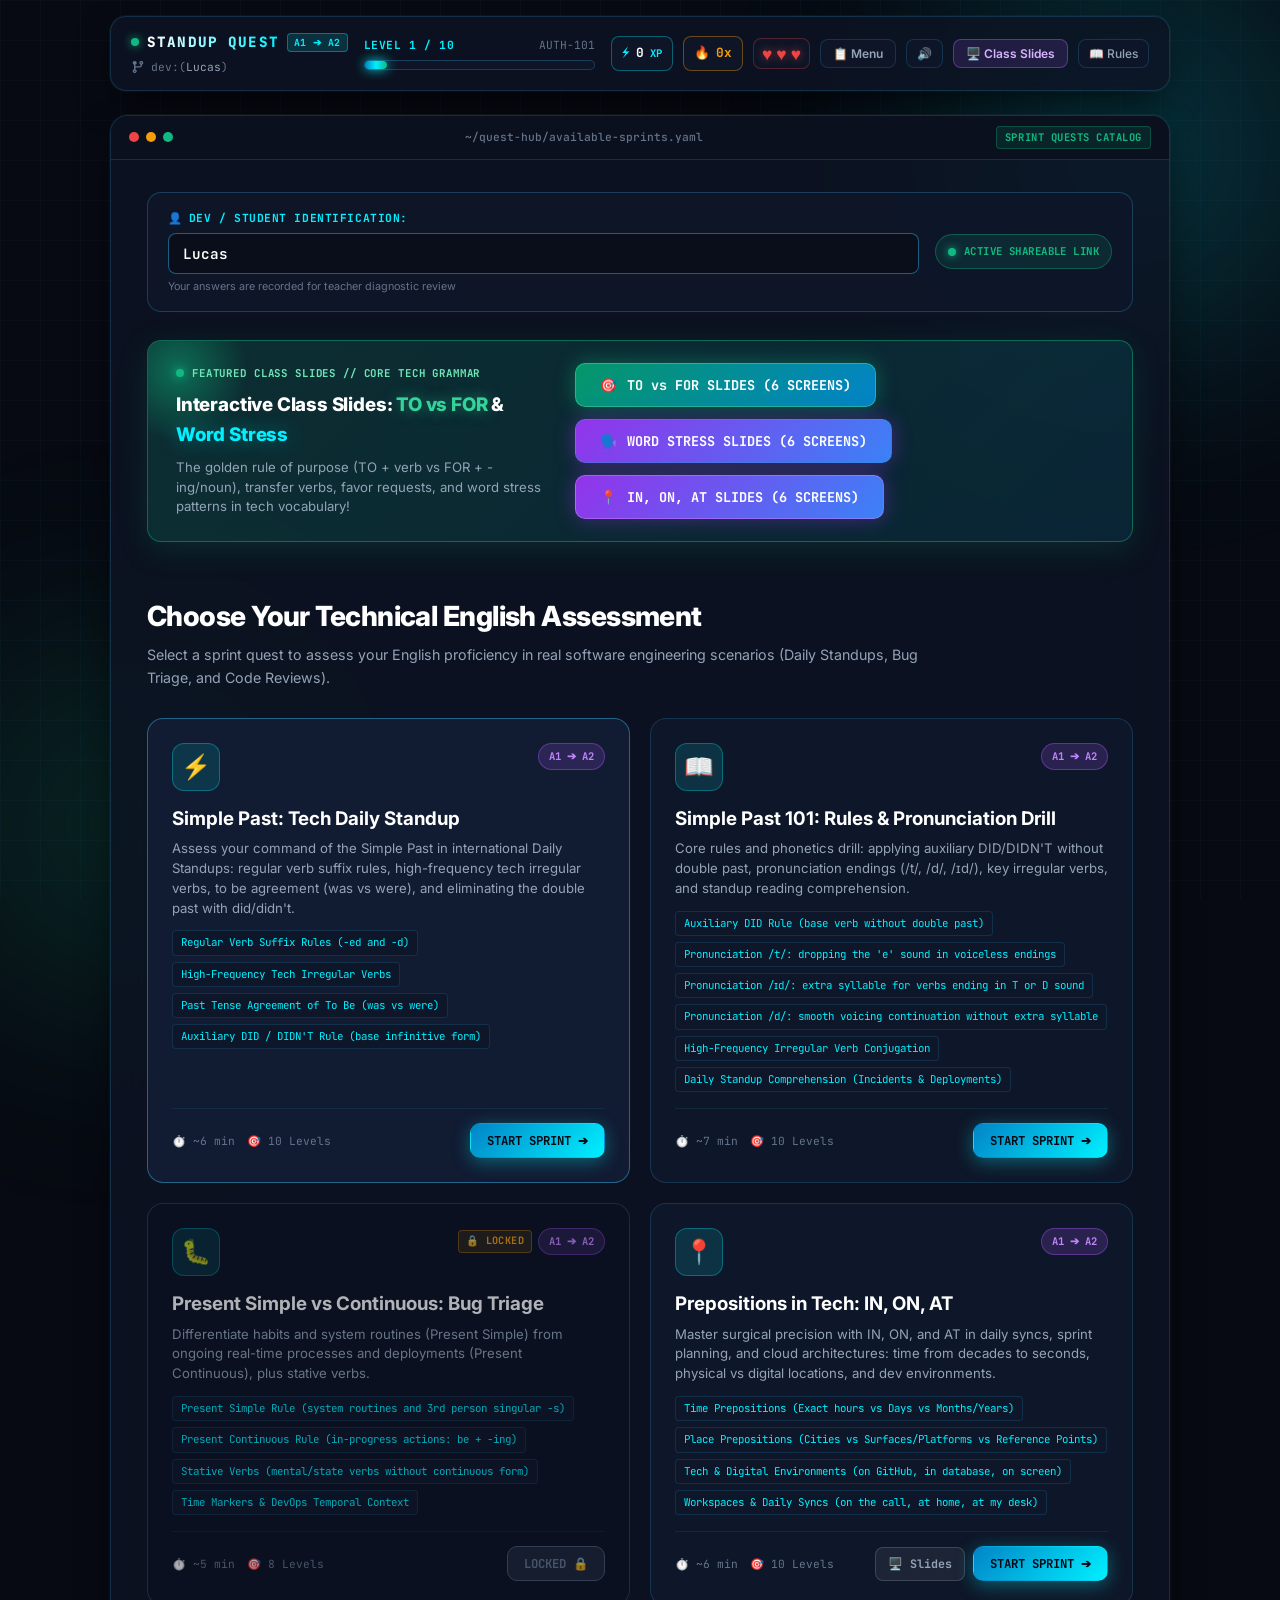
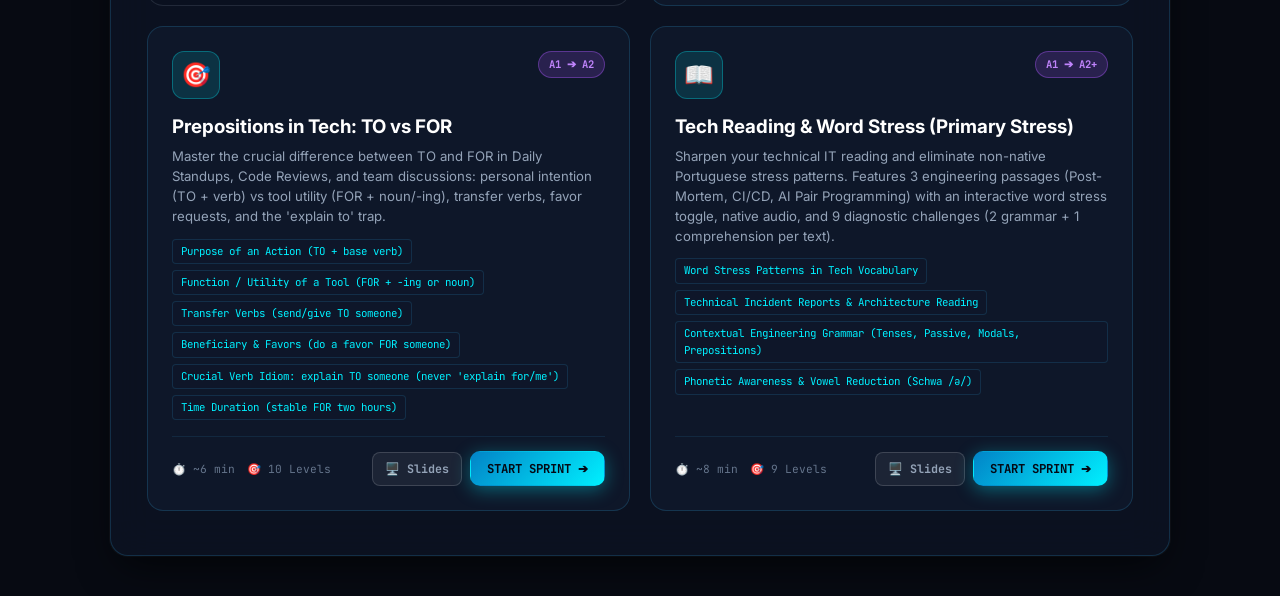
==== commit bfec868b: "fix(slides): fix empty word stress deck nesting and translate entire platform to English" ====
--- a/index.html
+++ b/index.html
@@ -1,17 +1,17 @@
 <!DOCTYPE html>
-<html lang="pt-BR">
+<html lang="en">
 <head>
   <meta charset="UTF-8">
   <meta name="viewport" content="width=device-width, initial-scale=1.0">
-  <title>Tech Daily Standup Quest | Plataforma de Testes de Inglês para Devs (A1 ➔ A2)</title>
-  <meta name="description" content="Plataforma gamificada de avaliação de inglês técnico com menu de testes, diagnóstico cirúrgico de erros e painel do professor.">
+  <title>Tech Daily Standup Quest | Technical English Assessment for Devs (A1 ➔ A2)</title>
+  <meta name="description" content="Gamified technical English assessment platform with sprint quests, surgical error diagnostics, and teacher portal.">
   
   <!-- Google Fonts: Inter & JetBrains Mono -->
   <link rel="preconnect" href="https://fonts.googleapis.com">
   <link rel="preconnect" href="https://fonts.gstatic.com" crossorigin>
   <link href="https://fonts.googleapis.com/css2?family=Inter:wght@300;400;500;600;700;800&family=JetBrains+Mono:wght@400;500;700&display=swap" rel="stylesheet">
   
-  <link rel="stylesheet" href="style.css?v=20261117_1">
+  <link rel="stylesheet" href="style.css?v=20261117_2">
 </head>
 <body>
   <!-- Ambient background glow effects -->
@@ -23,7 +23,7 @@
     <!-- Top HUD Navigation / Dashboard Header -->
     <header class="hud-header">
       <div class="hud-left">
-        <div class="brand-tag" id="hudHomeBtn" style="cursor: pointer;" title="Voltar ao Catálogo de Testes">
+        <div class="brand-tag" id="hudHomeBtn" style="cursor: pointer;" title="Back to Quests Catalog">
           <span class="pulse-indicator"></span>
           <span class="brand-title">STANDUP QUEST</span>
           <span class="brand-badge" id="hudActiveQuestBadge">A1 ➔ A2</span>
@@ -54,7 +54,7 @@
 
       <div class="hud-right">
         <!-- XP Points Counter -->
-        <div class="stat-pill xp-pill" title="Pontos de Experiência (XP)">
+        <div class="stat-pill xp-pill" title="Experience Points (XP)">
           <span class="stat-icon">⚡</span>
           <span class="stat-val" id="xpCounter">0</span>
           <span class="stat-label">XP</span>
@@ -62,13 +62,13 @@
         </div>
 
         <!-- Combo Streak Multiplier -->
-        <div class="stat-pill streak-pill" id="streakPill" title="Sequência de Acertos">
+        <div class="stat-pill streak-pill" id="streakPill" title="Streak Multiplier">
           <span class="stat-icon">🔥</span>
           <span class="stat-val" id="streakCounter">0x</span>
         </div>
 
         <!-- Lives (3 Hearts) -->
-        <div class="stat-pill lives-pill" id="livesPill" title="Vidas Restantes">
+        <div class="stat-pill lives-pill" id="livesPill" title="Remaining Lives">
           <div class="hearts-wrapper" id="heartsContainer">
             <span class="heart active" data-index="0">♥</span>
             <span class="heart active" data-index="1">♥</span>
@@ -77,23 +77,23 @@
         </div>
 
         <!-- Catalog / Menu Button -->
-        <button class="nav-hud-btn" id="menuToggleBtn" title="Ver Catálogo de Testes">
+        <button class="nav-hud-btn" id="menuToggleBtn" title="View Quests Catalog">
           <span>📋 Menu</span>
         </button>
 
         <!-- Audio Mute/Unmute Toggle -->
-        <button class="sound-toggle-btn" id="soundToggleBtn" title="Alternar Efeitos Sonoros (M)">
+        <button class="sound-toggle-btn" id="soundToggleBtn" title="Toggle Sound Effects (M)">
           <span id="soundIcon">🔊</span>
         </button>
 
         <!-- Slide Deck Toggle -->
-        <button class="nav-hud-btn study-deck-btn" id="studyDeckBtn" title="Slides de Aula: Preposições IN, ON, AT">
-          <span>🖥️ Slides de Aula</span>
+        <button class="nav-hud-btn study-deck-btn" id="studyDeckBtn" title="Classroom Slides: Prepositions & Word Stress">
+          <span>🖥️ Class Slides</span>
         </button>
 
         <!-- Help / Rules Modal Toggle -->
-        <button class="cheat-sheet-btn" id="cheatSheetBtn" title="Cheat Sheet de Regras">
-          <span>📖 Regras</span>
+        <button class="cheat-sheet-btn" id="cheatSheetBtn" title="Grammar Rules Cheat Sheet">
+          <span>📖 Rules</span>
         </button>
       </div>
     </header>
@@ -113,7 +113,7 @@
               <span class="dot dot-green"></span>
             </div>
             <span class="window-title">~/quest-hub/available-sprints.yaml</span>
-            <span class="window-tag">CATÁLOGO DE SPRINT QUESTS</span>
+            <span class="window-tag">SPRINT QUESTS CATALOG</span>
           </div>
 
           <div class="catalog-body">
@@ -121,17 +121,17 @@
             <div class="student-id-banner">
               <div class="student-input-group">
                 <label for="studentNameInput" class="student-label">
-                  <span class="label-icon">👤</span> IDENTIFICAÇÃO DO DEV / ESTUDANTE:
+                  <span class="label-icon">👤</span> DEV / STUDENT IDENTIFICATION:
                 </label>
                 <div class="input-with-button">
-                  <input type="text" id="studentNameInput" placeholder="Ex: Lucas Chagas" value="Lucas" class="cyber-input" maxlength="40">
-                  <span class="input-hint">Suas respostas serão registradas para diagnóstico do professor</span>
-                </div>
-              </div>
-
-              <div class="remote-share-badge" title="Disponível via Cloudflare Tunnel para acesso remoto">
+                  <input type="text" id="studentNameInput" placeholder="e.g. Lucas Chagas" value="Lucas" class="cyber-input" maxlength="40">
+                  <span class="input-hint">Your answers are recorded for teacher diagnostic review</span>
+                </div>
+              </div>
+
+              <div class="remote-share-badge" title="Accessible remotely for student practice">
                 <span class="globe-pulse"></span>
-                <span>LINK COMPARTILHÁVEL ATIVO</span>
+                <span>ACTIVE SHAREABLE LINK</span>
               </div>
             </div>
 
@@ -143,34 +143,34 @@
                 <div class="slides-banner-content">
                   <div class="slides-banner-badge badge-emerald">
                     <span class="pulse-indicator"></span>
-                    NOVO SLIDE DECK // PROPÓSITO & BENEFÍCIO
-                  </div>
-                  <h2 class="slides-banner-title">Guia & Slides da Aula: <span class="highlight-emerald">TO vs FOR</span></h2>
+                    FEATURED CLASS SLIDES // CORE TECH GRAMMAR
+                  </div>
+                  <h2 class="slides-banner-title">Interactive Class Slides: <span class="highlight-emerald">TO vs FOR</span> & <span class="highlight-cyan">Word Stress</span></h2>
                   <p class="slides-banner-desc">
-                    A regra de ouro do propósito (TO + verbo vs FOR + ing/noun), verbos de transferência, pedidos de favor e o bug do verbo "explain" com 4 tickets de debug!
+                    The golden rule of purpose (TO + verb vs FOR + -ing/noun), transfer verbs, favor requests, and word stress patterns in tech vocabulary!
                   </p>
                 </div>
                 <div class="banner-cta-group">
                   <button class="btn btn-primary btn-slides-launch btn-launch-to-for" id="openToForSlidesBtn" onclick="if(window.questApp) window.questApp.openStudyDeck(1, 'to-for');">
                     <span class="btn-icon">🎯</span>
-                    <span class="btn-text">ABRIR SLIDES TO vs FOR (6 TELAS)</span>
+                    <span class="btn-text">TO vs FOR SLIDES (6 SCREENS)</span>
                   </button>
                   <button class="btn btn-secondary btn-slides-launch btn-launch-word-stress" id="openWordStressSlidesBtn" onclick="if(window.questApp) window.questApp.openStudyDeck(1, 'word-stress');">
                     <span class="btn-icon">🗣️</span>
-                    <span class="btn-text">SLIDES SÍLABA TÔNICA EM TI (6 TELAS)</span>
+                    <span class="btn-text">WORD STRESS SLIDES (6 SCREENS)</span>
                   </button>
                   <button class="btn btn-secondary btn-slides-launch" id="openInOnAtSlidesBtn" onclick="if(window.questApp) window.questApp.openStudyDeck(1, 'in-on-at');">
                     <span class="btn-icon">📍</span>
-                    <span class="btn-text">SLIDES IN, ON, AT (6 TELAS)</span>
+                    <span class="btn-text">IN, ON, AT SLIDES (6 SCREENS)</span>
                   </button>
                 </div>
               </div>
             </div>
 
             <div class="catalog-header-text">
-              <h1 class="catalog-title">Escolha o seu Teste Técnico em Inglês</h1>
+              <h1 class="catalog-title">Choose Your Technical English Assessment</h1>
               <p class="catalog-subtitle">
-                Selecione uma sprint quest para avaliar seu domínio em situações reais de engenharia de software (Daily Standups, Bug Triage e Code Reviews).
+                Select a sprint quest to assess your English proficiency in real software engineering scenarios (Daily Standups, Bug Triage, and Code Reviews).
               </p>
             </div>
 
@@ -194,55 +194,55 @@
               <span class="dot dot-green"></span>
             </div>
             <span class="window-title" id="introWindowFile">~/standup/daily-sync-briefing.sh</span>
-            <button class="btn-text-only" id="backToCatalogBtn">⬅ Voltar ao Menu</button>
+            <button class="btn-text-only" id="backToCatalogBtn">⬅ Back to Menu</button>
           </div>
 
           <div class="intro-body">
             <div class="intro-badge" id="introQuestBadge">STANDUP SPRINT // A1 ➔ A2 ENGLISH DRILL</div>
             <h1 class="intro-title" id="introQuestTitle">Daily Standup Quest:<br><span class="highlight-cyan">Mastering the Simple Past</span></h1>
             <p class="intro-desc" id="introQuestDesc">
-              Você é um dev em transição do <strong>A1 para A2</strong> e precisa reportar com precisão o que fez ontem na Daily Standup com o time internacional. Evite o temido <em>duplo passado</em> e domine verbos regulares, irregulares, o verbo <em>to be</em> e perguntas com <em>did</em>!
+              You are a developer transitioning from <strong>A1 to A2</strong> and need to report with surgical precision what you did yesterday in international Daily Standups. Eliminate the dreaded <em>double past</em> and master regular verbs, irregular verbs, verb <em>to be</em>, and questions with <em>did</em>!
             </p>
 
             <div class="mission-rules-grid">
               <div class="rule-box">
                 <div class="rule-icon">🎯</div>
-                <div class="rule-title" id="introTotalQ">10 Níveis Progressivos</div>
-                <div class="rule-desc" id="introSkillsSummary">De verbos regulares com <code>-ed</code> até perguntas Wh- e síntese em reuniões reais.</div>
+                <div class="rule-title" id="introTotalQ">10 Progressive Levels</div>
+                <div class="rule-desc" id="introSkillsSummary">From regular verbs with <code>-ed</code> to Wh- questions and real meeting synthesis.</div>
               </div>
 
               <div class="rule-box">
                 <div class="rule-icon">❤️</div>
-                <div class="rule-title">3 Vidas de Produção</div>
-                <div class="rule-desc">Cada erro consome 1 vida de deploy. Mantenha os serviços operacionais!</div>
+                <div class="rule-title">3 Production Lives</div>
+                <div class="rule-desc">Each mistake costs 1 deploy life. Keep production services online!</div>
               </div>
 
               <div class="rule-box">
                 <div class="rule-icon">🔬</div>
-                <div class="rule-title">Diagnóstico Cirúrgico</div>
-                <div class="rule-desc">Cada alternativa errada diagnostica o padrão exato da sua falha cognitiva.</div>
+                <div class="rule-title">Surgical Diagnostics</div>
+                <div class="rule-desc">Every wrong option diagnoses your specific cognitive misconception.</div>
               </div>
 
               <div class="rule-box">
                 <div class="rule-icon">💾</div>
-                <div class="rule-title">Registro Automático</div>
-                <div class="rule-desc">Suas respostas são salvas no banco de dados para feedback personalizado do professor.</div>
+                <div class="rule-title">Automated Recording</div>
+                <div class="rule-desc">Your answers are logged to the database for personalized teacher feedback.</div>
               </div>
             </div>
 
             <div class="intro-actions">
               <div class="intro-buttons-row">
                 <button class="btn btn-primary btn-large" id="startQuestBtn">
-                  <span class="btn-text">INICIAR ESTA QUEST</span>
+                  <span class="btn-text">START THIS QUEST</span>
                   <span class="btn-icon">➔</span>
                 </button>
                 <button class="btn btn-secondary btn-large" id="introViewSlidesBtn" onclick="if(window.questApp) window.questApp.openStudyDeck(1, (window.questApp.activeQuest && window.questApp.activeQuest.slideDeckId) ? window.questApp.activeQuest.slideDeckId : 'to-for');">
                   <span class="btn-icon">🖥️</span>
-                  <span class="btn-text" id="introViewSlidesText">VER SLIDES DA AULA</span>
+                  <span class="btn-text" id="introViewSlidesText">VIEW CLASS SLIDES</span>
                 </button>
               </div>
               <div class="shortcut-tip">
-                Dica: Você pode usar as teclas <kbd>1</kbd> <kbd>2</kbd> <kbd>3</kbd> <kbd>4</kbd> e <kbd>Espaço</kbd> no teclado.
+                Tip: You can use keys <kbd>1</kbd> <kbd>2</kbd> <kbd>3</kbd> <kbd>4</kbd> and <kbd>Space</kbd> on your keyboard.
               </div>
             </div>
           </div>
@@ -263,9 +263,9 @@
             </div>
             <div class="terminal-center-info">
               <span class="terminal-file" id="ticketFilename">ticket-AUTH-101.md</span>
-              <span class="category-chip" id="categoryBadge">Verbos Regulares (-ed)</span>
-            </div>
-            <div class="terminal-diff-tag" id="difficultyTag">Nível 1 • Básico</div>
+              <span class="category-chip" id="categoryBadge">Regular Verbs (-ed)</span>
+            </div>
+            <div class="terminal-diff-tag" id="difficultyTag">Level 1 • Basic</div>
           </div>
 
           <!-- Reading Passage Container (Rendered when question belongs to a reading text) -->
@@ -273,8 +273,8 @@
             <div class="reading-passage-header">
               <div class="reading-passage-meta">
                 <div class="reading-meta-top">
-                  <span class="reading-badge" id="passageBadge">TEXTO 1 DE 3</span>
-                  <span class="reading-progress-tag" id="passageProgressTag">Texto 1 de 3 • Desafio 1 de 3 • Gramática (1/2)</span>
+                  <span class="reading-badge" id="passageBadge">TEXT 1 OF 3</span>
+                  <span class="reading-progress-tag" id="passageProgressTag">Text 1 of 3 • Challenge 1 of 3 • Grammar (1/2)</span>
                 </div>
                 <h2 class="reading-title" id="passageTitle">Incident Post-Mortem: Microservices Outage</h2>
                 <div class="reading-author-line">
@@ -287,9 +287,9 @@
 
               <!-- Interactive Tonic Syllable Toggle Toolbar -->
               <div class="reading-controls-toolbar">
-                <button type="button" class="btn-stress-toggle" id="stressToggleBtn" title="Clique para alternar a exibição da divisão silábica e tônica em inglês">
+                <button type="button" class="btn-stress-toggle" id="stressToggleBtn" title="Click to toggle word stress display in English">
                   <span class="toggle-indicator-dot"></span>
-                  <span class="toggle-btn-label" id="stressToggleStateText">SÍLABA TÔNICA: OCULTA</span>
+                  <span class="toggle-btn-label" id="stressToggleStateText">WORD STRESS: HIDDEN</span>
                 </button>
               </div>
             </div>
@@ -304,14 +304,14 @@
                     <span class="stress-tip-ipa" id="stressTipIpa">/dɪˈvel.ə.pər/</span>
                     <span class="stress-tip-syllables" id="stressTipSyllables">de-VEL-op-er</span>
                   </div>
-                  <div class="stress-tip-desc" id="stressTipDesc">Em português: de-ve-lo-PER ➔ Em inglês: de-VEL-op-er (força na 2ª sílaba)</div>
+                  <div class="stress-tip-desc" id="stressTipDesc">In Portuguese: de-ve-lo-PER ➔ In English: de-VEL-op-er (stress on 2nd syllable)</div>
                 </div>
               </div>
               <div class="stress-tip-actions">
-                <button type="button" class="btn-play-word" id="stressTipAudioBtn" title="Ouvir pronúncia nativa em inglês">
-                  <span>🔊 Ouvir</span>
+                <button type="button" class="btn-play-word" id="stressTipAudioBtn" title="Listen to native English pronunciation">
+                  <span>🔊 Listen</span>
                 </button>
-                <button type="button" class="btn-close-tip" id="stressTipCloseBtn" title="Fechar dica">
+                <button type="button" class="btn-close-tip" id="stressTipCloseBtn" title="Close tip">
                   &times;
                 </button>
               </div>
@@ -323,7 +323,7 @@
             </div>
 
             <div class="reading-passage-footer">
-              <span class="reading-hint">💡 <em>Dica de Pronúncia:</em> Clique em qualquer palavra pontilhada para ver a tônica, ouvir a pronúncia e entender por que nós brasileiros erramos a força!</span>
+              <span class="reading-hint">💡 <em>Pronunciation Tip:</em> Click any dotted word to see word stress, hear audio, and understand English rhythm patterns!</span>
             </div>
           </div>
 
@@ -365,7 +365,7 @@
                   "Yesterday, I <span class="blank-slot">________</span> (work) on the login screen for five hours."
                 </div>
                 <div class="code-subtext" id="questionSubtext">
-                  Selecione a opção que completa a frase corretamente no Simple Past:
+                  Select the option that correctly completes the sentence in Simple Past:
                 </div>
               </div>
             </div>
@@ -391,8 +391,8 @@
               <div class="diagnostic-error-banner hidden" id="feedbackDiagnosticBanner">
                 <span class="error-diag-icon">⚠️</span>
                 <div class="error-diag-meta">
-                  <div class="error-diag-label" id="errorDiagLabel">TIPO DE ERRO: Armadilha do Duplo Passado</div>
-                  <div class="error-diag-desc" id="errorDiagDesc">Você usou 'didn't pushed'. Com o auxiliar didn't, o verbo principal deve voltar obrigatoriamente para a forma base.</div>
+                  <div class="error-diag-label" id="errorDiagLabel">ERROR TYPE: Double Past Trap</div>
+                  <div class="error-diag-desc" id="errorDiagDesc">You used 'didn't pushed'. With the auxiliary didn't, the main verb must return to the base infinitive.</div>
                 </div>
               </div>
 
@@ -400,15 +400,15 @@
               <div class="feedback-rule-box">
                 <div class="rule-icon-box">💡</div>
                 <div class="rule-explanation-text" id="feedbackRuleText">
-                  Regra padrão: para a maioria dos verbos regulares, acrescentamos <strong>-ed</strong> ao infinitivo (<em>work ➔ worked</em>).
+                  Standard rule: for most regular verbs, add <strong>-ed</strong> to the base form (<em>work ➔ worked</em>).
                 </div>
               </div>
 
               <div class="feedback-actions">
                 <button class="btn btn-action" id="nextQuestionBtn">
-                  <span class="btn-text" id="nextBtnText">PRÓXIMO TICKET</span>
+                  <span class="btn-text" id="nextBtnText">NEXT TICKET</span>
                   <span class="btn-icon">➔</span>
-                  <span class="btn-kbd-hint">[Espaço]</span>
+                  <span class="btn-kbd-hint">[Space]</span>
                 </button>
               </div>
             </div>
@@ -437,10 +437,10 @@
             <div class="verdict-banner" id="verdictBanner">
               <div class="verdict-icon" id="verdictIcon">🏆</div>
               <div class="verdict-meta">
-                <span class="verdict-eyebrow">DIAGNÓSTICO PEDAGÓGICO DE INGLÊS TÉCNICO</span>
-                <h2 class="verdict-title" id="verdictTitle">PRONTO PARA A2</h2>
+                <span class="verdict-eyebrow">TECHNICAL ENGLISH PEDAGOGICAL ASSESSMENT</span>
+                <h2 class="verdict-title" id="verdictTitle">READY FOR A2</h2>
                 <p class="verdict-description" id="verdictDescription">
-                  Excelente domínio das estruturas do Simple Past! Você constrói afirmativas, negativas e perguntas com precisão e evita com consistência o duplo passado (*didn't pushed*).
+                  Outstanding mastery of technical structures! You construct statements, negatives, and questions accurately with consistent execution.
                 </p>
               </div>
             </div>
@@ -448,33 +448,33 @@
             <!-- Server Sync Confirmation Pill -->
             <div class="server-sync-status" id="serverSyncStatus">
               <span class="sync-dot"></span>
-              <span class="sync-text" id="syncStatusText">💾 Respostas salvas com sucesso no banco de dados do professor!</span>
+              <span class="sync-text" id="syncStatusText">💾 Responses successfully recorded in teacher database!</span>
             </div>
 
             <!-- Key Metric Metrics Row -->
             <div class="result-stats-row">
               <div class="stat-card">
-                <div class="stat-card-label">PONTUAÇÃO TOTAL</div>
+                <div class="stat-card-label">TOTAL SCORE</div>
                 <div class="stat-card-value highlight-cyan" id="resultFinalXp">1.250 XP</div>
-                <div class="stat-card-sub" id="resultBonusSub">Bônus de Streak incluído</div>
+                <div class="stat-card-sub" id="resultBonusSub">Streak Bonus included</div>
               </div>
 
               <div class="stat-card">
-                <div class="stat-card-label">TAXA DE PRECISÃO</div>
+                <div class="stat-card-label">ACCURACY RATE</div>
                 <div class="stat-card-value highlight-green" id="resultAccuracy">100%</div>
-                <div class="stat-card-sub" id="resultScoreRatio">10 / 10 corretas</div>
+                <div class="stat-card-sub" id="resultScoreRatio">10 / 10 correct</div>
               </div>
 
               <div class="stat-card">
-                <div class="stat-card-label">VIDAS PRESERVADAS</div>
+                <div class="stat-card-label">LIVES PRESERVED</div>
                 <div class="stat-card-value highlight-pink" id="resultLivesLeft">3 / 3</div>
-                <div class="stat-card-sub" id="resultLivesSub">Sem falhas críticas</div>
+                <div class="stat-card-sub" id="resultLivesSub">No critical failures</div>
               </div>
 
               <div class="stat-card">
-                <div class="stat-card-label">STATUS DA SPRINT</div>
-                <div class="stat-card-value highlight-yellow" id="resultSprintStatus">COMPLETA</div>
-                <div class="stat-card-sub">Release aprovada</div>
+                <div class="stat-card-label">SPRINT STATUS</div>
+                <div class="stat-card-value highlight-yellow" id="resultSprintStatus">COMPLETED</div>
+                <div class="stat-card-sub">Release approved</div>
               </div>
             </div>
 
@@ -482,7 +482,7 @@
             <div class="diagnostics-breakdown-section">
               <h3 class="section-title">
                 <span class="title-icon">📊</span>
-                Diagnóstico por Habilidade Gramatical
+                Diagnostic Breakdown by Skill Area
               </h3>
               
               <div class="area-meters-grid" id="areaMetersGrid">
@@ -493,7 +493,7 @@
             <!-- Detailed Question Audit / Log Accordion -->
             <div class="questions-audit-section">
               <div class="audit-header" id="auditToggleBtn">
-                <span class="audit-title">📝 Registro das Respostas & Diagnóstico de Erros</span>
+                <span class="audit-title">📝 Response Log & Diagnostic Error Review</span>
                 <span class="audit-arrow" id="auditArrow">▼</span>
               </div>
               <div class="audit-list" id="auditList">
@@ -505,17 +505,17 @@
             <div class="result-actions">
               <button class="btn btn-primary" id="restartQuestBtn">
                 <span class="btn-icon">🔁</span>
-                <span class="btn-text">TENTAR NOVAMENTE</span>
+                <span class="btn-text">RETRY SPRINT</span>
               </button>
 
               <button class="btn btn-secondary" id="returnCatalogBtn">
                 <span class="btn-icon">📋</span>
-                <span class="btn-text">ESCOLHER OUTRO TESTE</span>
+                <span class="btn-text">CHOOSE ANOTHER TEST</span>
               </button>
 
               <button class="btn btn-secondary" id="copyReportBtn">
                 <span class="btn-icon">📋</span>
-                <span class="btn-text" id="copyBtnText">COPIAR RELATÓRIO</span>
+                <span class="btn-text" id="copyBtnText">COPY SPRINT REPORT</span>
               </button>
             </div>
           </div>
@@ -541,26 +541,26 @@
       </div>
       <div class="modal-body">
         <div style="margin-bottom: 14px; display: flex; justify-content: space-between; align-items: center; background: rgba(168, 85, 247, 0.12); border: 1px solid rgba(168, 85, 247, 0.35); border-radius: 8px; padding: 10px 14px; gap: 10px; flex-wrap: wrap;">
-          <span style="font-size: 0.85rem; color: #d8b4fe;">📚 Procurando os slides de aula das preposições (<strong>TO vs FOR</strong> & <strong>IN, ON, AT</strong>)?</span>
-          <button class="btn btn-primary" id="openSlidesFromCheatSheetBtn" style="padding: 5px 12px; font-size: 0.78rem;">ABRIR SLIDES DE AULA ➔</button>
+          <span style="font-size: 0.85rem; color: #d8b4fe;">📚 Looking for interactive classroom slides (<strong>TO vs FOR</strong>, <strong>WORD STRESS</strong> & <strong>IN, ON, AT</strong>)?</span>
+          <button class="btn btn-primary" id="openSlidesFromCheatSheetBtn" style="padding: 5px 12px; font-size: 0.78rem;">OPEN CLASS SLIDES ➔</button>
         </div>
-        <h2>Guia de Bolso: Simple Past para Devs (A1 ➔ A2)</h2>
-        <p class="modal-sub">As 4 regras de ouro para nunca mais errar em Daily Standups:</p>
+        <h2>Pocket Guide: Simple Past for Tech Devs (A1 ➔ A2)</h2>
+        <p class="modal-sub">The 4 golden rules to never make a mistake in Daily Standups:</p>
 
         <div class="cheatsheet-grid">
           <div class="cheat-card">
-            <div class="cheat-badge">REGRA 1</div>
-            <h3>Verbos Regulares (-ed)</h3>
+            <div class="cheat-badge">RULE 1</div>
+            <h3>Regular Verbs (-ed)</h3>
             <ul>
-              <li><strong>Padrão:</strong> acrescente <code>-ed</code>: <em>work ➔ worked</em>, <em>test ➔ tested</em>.</li>
-              <li><strong>Terminados em -e:</strong> acrescente apenas <code>-d</code>: <em>close ➔ closed</em>, <em>save ➔ saved</em>.</li>
-              <li><strong>CVC (consoante + vogal + consoante):</strong> dobra a última consoante: <em>stop ➔ stopped</em>.</li>
+              <li><strong>Standard:</strong> add <code>-ed</code>: <em>work ➔ worked</em>, <em>test ➔ tested</em>.</li>
+              <li><strong>Ending in -e:</strong> add only <code>-d</code>: <em>close ➔ closed</em>, <em>save ➔ saved</em>.</li>
+              <li><strong>CVC (consonant + vowel + consonant):</strong> double final consonant: <em>stop ➔ stopped</em>.</li>
             </ul>
           </div>
 
           <div class="cheat-card">
-            <div class="cheat-badge">REGRA 2</div>
-            <h3>Verbos Irregulares em Tech</h3>
+            <div class="cheat-badge">RULE 2</div>
+            <h3>Irregular Verbs in Tech</h3>
             <ul>
               <li><code>have ➔ had</code> ("We had a sprint review")</li>
               <li><code>write ➔ wrote</code> ("Sarah wrote the backend test")</li>
@@ -571,9 +571,9 @@
           </div>
 
           <div class="cheat-card">
-            <div class="cheat-badge">REGRA 3</div>
-            <h3>A Regra de Ouro do DID / DIDN'T</h3>
-            <p>O auxiliar <code>did</code> e <code>didn't</code> já carrega todo o passado. O verbo principal <strong>VOLTA OBRIGATORIAMENTE AO INFINITIVO BASE</strong>!</p>
+            <div class="cheat-badge">RULE 3</div>
+            <h3>The Golden Rule of DID / DIDN'T</h3>
+            <p>The auxiliaries <code>did</code> and <code>didn't</code> already carry the past tense. The main verb <strong>MUST RETURN TO THE BASE INFINITIVE</strong>!</p>
             <div class="code-compare">
               <div class="compare-wrong">❌ I didn't pushed the code.</div>
               <div class="compare-right">✅ I didn't push the code.</div>
@@ -583,12 +583,12 @@
           </div>
 
           <div class="cheat-card">
-            <div class="cheat-badge">REGRA 4</div>
-            <h3>Verbo To Be no Passado</h3>
+            <div class="cheat-badge">RULE 4</div>
+            <h3>Past Tense of Verb To Be</h3>
             <ul>
               <li><strong>WAS:</strong> <code>I / He / She / It</code> ("The server <em>was</em> down.")</li>
               <li><strong>WERE:</strong> <code>You / We / They</code> ("We <em>were</em> in a meeting.")</li>
-              <li><em>Cuidado:</em> Nunca use "did be" ou "didn't be"! ("The server wasn't responding").</li>
+              <li><em>Caution:</em> Never use "did be" or "didn't be"! ("The server wasn't responding").</li>
             </ul>
           </div>
         </div>
@@ -608,11 +608,11 @@
           <span class="dot dot-yellow"></span>
           <span class="dot dot-green"></span>
         </div>
-        <span class="window-title" id="deckWindowTitle">~/slides/prepositions-to-vs-for.deck</span>
+        <span class="window-title" id="deckWindowTitle">~/slides/tech-grammar-mastery.deck</span>
         <div class="deck-top-actions">
           <span class="slide-counter-badge" id="slideCounterBadge">SLIDE <span id="currentSlideNum">1</span> / 6</span>
-          <button class="btn-deck-util" id="slideFullscreenBtn" title="Alternar Tela Cheia">⛶</button>
-          <button class="modal-close-btn" id="closeStudyDeckBtn" title="Fechar Slides (ESC)">&times;</button>
+          <button class="btn-deck-util" id="slideFullscreenBtn" title="Toggle Fullscreen">⛶</button>
+          <button class="modal-close-btn" id="closeStudyDeckBtn" title="Close Slides (ESC)">&times;</button>
         </div>
       </div>
 
@@ -620,17 +620,17 @@
       <div class="deck-selector-bar" id="deckSelectorBar">
         <button class="deck-tab-btn active" id="tabToFor" data-deck="to-for">
           <span class="tab-icon">🎯</span>
-          <span class="tab-text">TO vs FOR (Propósito & Benefício)</span>
-          <span class="deck-tab-badge">NOVO</span>
+          <span class="tab-text">TO vs FOR (Purpose & Benefit)</span>
+          <span class="deck-tab-badge">NEW</span>
         </button>
         <button class="deck-tab-btn" id="tabWordStress" data-deck="word-stress">
           <span class="tab-icon">🗣️</span>
-          <span class="tab-text">Sílaba Tônica em TI (Inglês vs PT)</span>
-          <span class="deck-tab-badge badge-cyan">NOVO</span>
+          <span class="tab-text">Word Stress in Tech (Pronunciation)</span>
+          <span class="deck-tab-badge badge-cyan">NEW</span>
         </button>
         <button class="deck-tab-btn" id="tabInOnAt" data-deck="in-on-at">
           <span class="tab-icon">📍</span>
-          <span class="tab-text">IN, ON, AT (Tempo & Lugar)</span>
+          <span class="tab-text">IN, ON, AT (Time & Place)</span>
         </button>
       </div>
 
@@ -639,17 +639,17 @@
         <div class="slide-pages-container" id="slidePagesContainer">
 
           <!-- ===================================================================
-               DECK A: PREPOSIÇÕES TO vs FOR (NOVO)
+               DECK A: TO vs FOR PREPOSITIONS
                =================================================================== -->
           <div class="deck-group active" id="deckGroupToFor" data-deck-id="to-for">
 
-            <!-- SLIDE 1: O BUG COGNITIVO - VETOR (TO) vs BENEFÍCIO (FOR) -->
+            <!-- SLIDE 1: COGNITIVE BUG - DIRECTION (TO) vs BENEFIT (FOR) -->
             <div class="slide-page active" data-slide="1">
               <div class="slide-header">
-                <span class="slide-step-tag">SLIDE 01 // FUNDAMENTO VISUAL</span>
-                <h2 class="slide-title">O "Bug Mental" do Português: Vetor (TO) vs Benefício (FOR)</h2>
+                <span class="slide-step-tag">SLIDE 01 // VISUAL FOUNDATION</span>
+                <h2 class="slide-title">The Cognitive Shift: Vector & Direction (TO) vs Benefit & Favor (FOR)</h2>
                 <p class="slide-subtitle">
-                  No português, usamos <em>"para"</em> (ou <em>"pra"</em>) para tudo: <em>"fui para casa"</em>, <em>"café para você"</em>, <em>"ferramenta para teste"</em>. Em inglês, a preposição expressa a <strong>natureza da relação</strong>: ou é <strong>Direção/Destino (TO)</strong> ou é <strong>Benefício/Favor (FOR)</strong>.
+                  In Portuguese, "para" (or "pra") is used indiscriminately: <em>"fui para casa"</em>, <em>"café para você"</em>, <em>"ferramenta para teste"</em>. In English, the preposition defines the <strong>exact nature of the relationship</strong>: either <strong>Direction / Destination (TO)</strong> or <strong>Benefit / Favor / Utility (FOR)</strong>.
                 </p>
               </div>
 
@@ -659,9 +659,9 @@
                   <div class="concept-card concept-to">
                     <div class="concept-badge-to">
                       <span class="concept-icon">➔</span>
-                      <span>TO • VETOR, MOVIMENTO & DESTINO</span>
-                    </div>
-                    <p class="concept-desc">Indica deslocamento físico, envio de dados, comunicação direcionada ou término de percurso.</p>
+                      <span>TO • VECTOR, DIRECTION & DESTINATION</span>
+                    </div>
+                    <p class="concept-desc">Indicates physical motion, data transmission, directed communication, or path endpoint.</p>
                     <div class="concept-examples">
                       <code>go to the office</code>
                       <code>send email to Carlos</code>
@@ -676,9 +676,9 @@
                   <div class="concept-card concept-for">
                     <div class="concept-badge-for">
                       <span class="concept-icon">🎁</span>
-                      <span>FOR • BENEFÍCIO, FAVOR & UTILIDADE</span>
-                    </div>
-                    <p class="concept-desc">Indica quem recebe a vantagem, quem é ajudado/substituído ou a finalidade de um recurso.</p>
+                      <span>FOR • BENEFIT, FAVOR & UTILITY</span>
+                    </div>
+                    <p class="concept-desc">Indicates who receives the advantage, who is assisted or substituted, or intended utility.</p>
                     <div class="concept-examples">
                       <code>made coffee for you</code>
                       <code>review the PR for Sarah</code>
@@ -693,37 +693,37 @@
 
                 <!-- Key Takeaway Card -->
                 <div class="slide-side-card">
-                  <div class="takeaway-badge">💡 O TESTE DO VETOR</div>
-                  <h3>Como decidir em 2 segundos:</h3>
+                  <div class="takeaway-badge">💡 THE VECTOR TEST</div>
+                  <h3>How to decide in 2 seconds:</h3>
                   <ul class="slide-bullet-list">
-                    <li><strong>Há movimento ou transferência até alguém?</strong> Se algo viaja ou é entregue a um destino, use <strong>TO</strong>.</li>
-                    <li><strong>Alguém é beneficiado ou ajudado?</strong> Se alguém recebe o favor ou você faz a tarefa no lugar dela, use <strong>FOR</strong>.</li>
-                    <li><strong>Teste de substituição mental:</strong> Troque por <em>"em direção a"</em> (TO) ou <em>"em benefício de"</em> (FOR).</li>
+                    <li><strong>Is there movement or transfer toward a destination?</strong> If something travels or delivers to an endpoint, use <strong>TO</strong>.</li>
+                    <li><strong>Is someone assisted or receiving benefit?</strong> If someone receives a favor or you perform work on their behalf, use <strong>FOR</strong>.</li>
+                    <li><strong>Mental substitution test:</strong> Test with <em>"toward / to the recipient"</em> (TO) vs <em>"on behalf of / for the benefit of"</em> (FOR).</li>
                   </ul>
                   <div class="memory-anchor-box">
                     <span class="anchor-icon">🧠</span>
-                    <span><strong>Âncora mental:</strong> <em>"I sent the ticket <strong>to</strong> Alex"</em> (Alex recebeu). <em>"I closed the ticket <strong>for</strong> Alex"</em> (Ajudei Alex fazendo por ele).</span>
-                  </div>
-                </div>
-              </div>
-            </div>
-
-            <!-- SLIDE 2: A REGRA DE OURO DO PROPÓSITO -->
+                    <span><strong>Mental anchor:</strong> <em>"I sent the ticket <strong>to</strong> Alex"</em> (Alex received it). <em>"I closed the ticket <strong>for</strong> Alex"</em> (I helped Alex by doing it for him).</span>
+                  </div>
+                </div>
+              </div>
+            </div>
+
+            <!-- SLIDE 2: THE GOLDEN RULE OF PURPOSE -->
             <div class="slide-page" data-slide="2">
               <div class="slide-header">
                 <span class="slide-step-tag">SLIDE 02 // PURPOSE & INTENTION</span>
-                <h2 class="slide-title">A Regra de Ouro do Propósito: TO + Verbo vs FOR + -ing / Noun</h2>
+                <h2 class="slide-title">The Golden Rule of Purpose: TO + Base Verb vs FOR + -ing / Noun</h2>
                 <p class="slide-subtitle">
-                  O erro número 1 de brasileiros em reuniões internacionais é dizer <em>"I joined the call for discuss..." ❌</em>. Guarde esta distinção cirúrgica:
+                  The #1 mistake made by non-native developers in international standups is saying <em>"I joined the call for discuss..." ❌</em>. Master this essential distinction:
                 </p>
               </div>
 
               <div class="slide-cards-2">
                 <!-- Purpose with Verb (TO) -->
                 <div class="tech-hack-card border-cyan">
-                  <div class="hack-badge" style="color: var(--cyan-neon);">🎯 INTENÇÃO PESSOAL (AÇÃO)</div>
-                  <h3>TO + Verbo na Forma Base</h3>
-                  <p class="card-desc">Quando você explica <strong>por que VOCÊ realizou uma ação</strong> usando um verbo:</p>
+                  <div class="hack-badge" style="color: var(--cyan-neon);">🎯 HUMAN INTENTION (ACTION)</div>
+                  <h3>TO + Base Verb</h3>
+                  <p class="card-desc">When you explain <strong>why YOU performed an action</strong> using a verb:</p>
                   <div class="purpose-rules-box">
                     <div class="compare-row-item">
                       <span class="badge-check">✅</span>
@@ -731,7 +731,7 @@
                     </div>
                     <div class="compare-row-item error-row">
                       <span class="badge-err">❌</span>
-                      <span><del>for fix</del> / <del>for to fix</del> (Erro grave!)</span>
+                      <span><del>for fix</del> / <del>for to fix</del> (Critical error!)</span>
                     </div>
                     <div class="compare-row-item">
                       <span class="badge-check">✅</span>
@@ -747,15 +747,15 @@
                     </div>
                   </div>
                   <div class="purpose-formula">
-                    <strong>Fórmula:</strong> Ação humana ➔ <code>TO + Base Verb</code>
+                    <strong>Formula:</strong> Human intention ➔ <code>TO + Base Verb</code>
                   </div>
                 </div>
 
                 <!-- Purpose of Tool (FOR) -->
                 <div class="tech-hack-card border-purple">
-                  <div class="hack-badge" style="color: #d8b4fe;">⚙️ FUNÇÃO DE OBJETO / FERRAMENTA</div>
+                  <div class="hack-badge" style="color: #d8b4fe;">⚙️ OBJECT / TOOL FUNCTION</div>
                   <h3>FOR + Verbo em -ing ou Substantivo</h3>
-                  <p class="card-desc">Quando você explica <strong>para que serve uma ferramenta, serviço ou recurso</strong>:</p>
+                  <p class="card-desc">When explaining <strong>the purpose or function of a tool, service, or resource</strong>:</p>
                   <div class="purpose-rules-box">
                     <div class="compare-row-item">
                       <span class="badge-check">✅</span>
@@ -779,7 +779,7 @@
                     </div>
                   </div>
                   <div class="purpose-formula">
-                    <strong>Fórmula:</strong> Utilidade de ferramenta ➔ <code>FOR + -ing / Noun</code>
+                    <strong>Formula:</strong> Tool utility ➔ <code>FOR + -ing / Noun</code>
                   </div>
                 </div>
               </div>
@@ -788,33 +788,33 @@
                 <span class="anchor-glow">⚡</span>
                 <div>
                   <strong>O Duelo Perfeito:</strong>
-                  <em>"I use Docker <strong>to containerize</strong> my apps."</em> (Minha ação pessoal)
+                  <em>"I use Docker <strong>to containerize</strong> my apps."</em> (My personal action)
                   vs
-                  <em>"Docker is a tool <strong>for containerizing</strong> apps."</em> (Função da ferramenta)
-                </div>
-              </div>
-            </div>
-
-            <!-- SLIDE 3: VERBOS DE TRANSFERÊNCIA vs SERVIÇO & O BUG DO EXPLAIN -->
+                  <em>"Docker is a tool <strong>for containerizing</strong> apps."</em> (Tool function)
+                </div>
+              </div>
+            </div>
+
+            <!-- SLIDE 3: TRANSFER & DIRECTION VERBS vs SERVICE & THE EXPLAIN BUG -->
             <div class="slide-page" data-slide="3">
               <div class="slide-header">
                 <span class="slide-step-tag">SLIDE 03 // VERB PAIRINGS & THE EXPLAIN BUG</span>
-                <h2 class="slide-title">Verbos de Transferência vs Serviço & A Armadilha do "Explain"</h2>
+                <h2 class="slide-title">Transfer Verbs vs Service & The "Explain" Bug</h2>
                 <p class="slide-subtitle">
-                  Certos verbos em inglês são magneticamente ligados a <strong>TO</strong> ou <strong>FOR</strong>. Aprenda os padrões essenciais de engenharia de software:
+                  Certain verbs in English are magnetically linked to <strong>TO</strong> or <strong>FOR</strong>. Master these essential software engineering patterns:
                 </p>
               </div>
 
               <div class="slide-columns-3">
-                <!-- Column 1: Verbos com TO -->
+                <!-- Column 1: Verbs with TO -->
                 <div class="slide-col-card col-in" style="border-color: rgba(6, 182, 212, 0.4);">
-                  <div class="col-pill in-pill">TO (Transferência / Destino)</div>
-                  <h4>Comunicação Direta & Movimento</h4>
+                  <div class="col-pill in-pill">TO (Transfer / Destination)</div>
+                  <h4>Direct Communication & Motion</h4>
                   <ul class="col-list">
-                    <li><code>send to</code> (enviar para)</li>
-                    <li><code>give to</code> (entregar para)</li>
-                    <li><code>forward to</code> (encaminhar para)</li>
-                    <li><code>speak / talk to</code> (falar com)</li>
+                    <li><code>send to</code> (send to recipient)</li>
+                    <li><code>give to</code> (hand over to)</li>
+                    <li><code>forward to</code> (forward to)</li>
+                    <li><code>speak / talk to</code> (talk to person)</li>
                     <li><code>listen to</code> (ouvir a)</li>
                     <li><code>reply to</code> (responder a)</li>
                   </ul>
@@ -823,17 +823,17 @@
                   </div>
                 </div>
 
-                <!-- Column 2: Verbos com FOR -->
+                <!-- Column 2: Verbs with FOR -->
                 <div class="slide-col-card col-at" style="border-color: rgba(16, 185, 129, 0.4);">
-                  <div class="col-pill at-pill">FOR (Serviço & Favor)</div>
-                  <h4>Ajuda, Subrogação & Benefício</h4>
+                  <div class="col-pill at-pill">FOR (Service & Favors)</div>
+                  <h4>Help, Delegation & Beneficiary</h4>
                   <ul class="col-list">
                     <li><code>do a favor for</code> (fazer favor)</li>
-                    <li><code>review PR for</code> (revisar por alguém)</li>
-                    <li><code>build / develop for</code> (criar para)</li>
-                    <li><code>buy / order for</code> (comprar para)</li>
-                    <li><code>save for</code> (guardar para)</li>
-                    <li><code>fix for</code> (consertar para)</li>
+                    <li><code>review PR for</code> (review on someone's behalf)</li>
+                    <li><code>build / develop for</code> (develop for client/team)</li>
+                    <li><code>buy / order for</code> (purchase on behalf)</li>
+                    <li><code>save for</code> (reserve for)</li>
+                    <li><code>fix for</code> (resolve for teammate)</li>
                   </ul>
                   <div class="col-example">
                     <em>"Can you merge this hotfix <strong>for</strong> me while I'm away?"</em>
@@ -845,7 +845,7 @@
                   <div class="col-pill on-pill" style="background: rgba(239, 68, 68, 0.2); color: #f87171;">⚠️ ALERTA VERMELHO</div>
                   <h4 style="color: #f87171;">O Maior Bug: Verbo EXPLAIN</h4>
                   <p style="font-size: 0.78rem; color: var(--text-muted); line-height: 1.4;">
-                    Em inglês, o verbo <em>explain</em> <strong>NUNCA</strong> aceita <em>"explain me"</em> nem <em>"explain for me"</em>!
+                    In English, the verb <em>explain</em> <strong>NEVER</strong> accepts <em>"explain me"</em> or <em>"explain for me"</em>!
                   </p>
                   <div style="background: rgba(0,0,0,0.3); padding: 8px 10px; border-radius: 6px; font-size: 0.78rem;">
                     <div style="color: #f87171; margin-bottom: 4px;">❌ <em>"Explain for me this bug"</em></div>
@@ -859,13 +859,13 @@
               </div>
             </div>
 
-            <!-- SLIDE 4: TEMPO & DURAÇÃO vs OPINIÃO (TO ME vs FOR ME) -->
+            <!-- SLIDE 4: TIME DURATION vs OPINION (TO ME vs FOR ME) -->
             <div class="slide-page" data-slide="4">
               <div class="slide-header">
                 <span class="slide-step-tag">SLIDE 04 // DURATION & OPINION</span>
-                <h2 class="slide-title">Duração de Tempo & A Nuance: "To me" vs "For me"</h2>
+                <h2 class="slide-title">Time Duration & The Nuance: "To me" vs "For me"</h2>
                 <p class="slide-subtitle">
-                  Como quantificar horas e minutos de incidentes, e como expressar opinião sem soar arrogante ou confuso.
+                  How to quantify outage duration in hours and minutes, and express opinions diplomatically in standups.
                 </p>
               </div>
 
@@ -873,11 +873,11 @@
                 <!-- Time Duration Hack -->
                 <div class="tech-hack-card">
                   <div class="hack-badge">⏱️ MEDIDAS DE TEMPO</div>
-                  <h3>Duração Contínua vs Ponto Limite</h3>
+                  <h3>Continuous Duration vs Boundary Limits</h3>
                   <div class="hack-comparison">
                     <div class="hack-item on-item" style="border-color: rgba(16, 185, 129, 0.35); background: rgba(16, 185, 129, 0.08);">
-                      <span class="hack-tag" style="color: var(--green-neon);">FOR + DURAÇÃO / PERÍODO</span>
-                      <p>Expressa <strong>quanto tempo</strong> uma ação durou ou está em andamento contínuo:</p>
+                      <span class="hack-tag" style="color: var(--green-neon);">FOR + DURATION / PERIOD</span>
+                      <p>Expresses <strong>how long</strong> an action lasted or has been running continuously:</p>
                       <div class="hack-pills">
                         <code>for 45 minutes</code>
                         <code>for two hours</code>
@@ -905,12 +905,12 @@
                 <!-- To Me vs For Me Hack -->
                 <div class="tech-hack-card">
                   <div class="hack-badge">🧠 PONTO DE VISTA vs IMPACTO</div>
-                  <h3>"To me" vs "For me": O Teste da Opinião</h3>
+                  <h3>"To me" vs "For me": The Opinion Test</h3>
                   <div class="hack-tech-list">
                     <div class="tech-rule-row">
                       <span class="tech-prep prep-in" style="background: rgba(6, 182, 212, 0.2); color: var(--cyan-neon);">TO ME</span>
                       <div class="tech-rule-desc">
-                        <strong>Na minha opinião / No meu julgamento (Subjetivo):</strong><br>
+                        <strong>In my opinion / From my perspective (Subjective):</strong><br>
                         <em>"<strong>To me</strong>, this design looks much cleaner."</em><br>
                         <em>"It seems <strong>to me</strong> that the query is unindexed."</em>
                       </div>
@@ -918,7 +918,7 @@
                     <div class="tech-rule-row">
                       <span class="tech-prep prep-at" style="background: rgba(16, 185, 129, 0.2); color: var(--green-neon);">FOR ME</span>
                       <div class="tech-rule-desc">
-                        <strong>No meu caso / Afeta a minha conveniência ou saúde:</strong><br>
+                        <strong>In my case / Affects my routine or workload:</strong><br>
                         <em>"Does 2:30 PM work <strong>for you</strong>?"</em> (Na sua agenda?)<br>
                         <em>"Working remotely is very productive <strong>for me</strong>."</em><br>
                         <em>"This ticket is too difficult <strong>for me</strong> alone."</em>
@@ -929,13 +929,13 @@
               </div>
             </div>
 
-            <!-- SLIDE 5: PRÁTICA GUIADA - FIX THE STANDUP TICKETS -->
+            <!-- SLIDE 5: GUIDED PRACTICE - FIX THE STANDUP TICKETS -->
             <div class="slide-page" data-slide="5">
               <div class="slide-header">
-                <span class="slide-step-tag">SLIDE 05 // PRÁTICA GUIADA</span>
-                <h2 class="slide-title">Bug Hunting: Encontre o Erro nos Tickets da Daily</h2>
+                <span class="slide-step-tag">SLIDE 05 // GUIDED PRACTICE</span>
+                <h2 class="slide-title">Bug Hunting: Find the Bug in Daily Standup Tickets</h2>
                 <p class="slide-subtitle">
-                  Identifique a preposição errada nos 4 tickets abaixo. Clique no botão de cada ticket para debugar ao vivo!
+                  Spot the incorrect preposition in the 4 tickets below. Click each ticket to debug live!
                 </p>
               </div>
 
@@ -951,7 +951,7 @@
                   </div>
                   <div class="ticket-solution hidden" id="ticketSol501">
                     <div class="sol-correct">✅ <em>"We scheduled an emergency sync <strong>to align</strong> the release timeline."</em></div>
-                    <p class="sol-expl"><strong>Diagnóstico:</strong> A intenção da pessoa com verbo na forma base exige <code>to + base verb</code> (to align). Dizer "for align" é um dos erros mais comuns de tradução do português.</p>
+                    <p class="sol-expl"><strong>Diagnosis:</strong> Personal intention with a base verb requires <code>to + base verb</code> (to align). Saying "for align" is a classic false friend from Portuguese.</p>
                   </div>
                 </div>
 
@@ -966,7 +966,7 @@
                   </div>
                   <div class="ticket-solution hidden" id="ticketSol502">
                     <div class="sol-correct">✅ <em>"Could the senior engineer please <strong>explain to me</strong> the OAuth callback flow?"</em></div>
-                    <p class="sol-expl"><strong>Diagnóstico:</strong> O verbo <em>explain</em> exige obrigatoriamente a preposição direcional <code>to</code> para introduzir quem escuta a explicação (explain to me).</p>
+                    <p class="sol-expl"><strong>Diagnosis:</strong> The verb <em>explain</em> strictly requires directional preposition <code>to</code> for the listener (explain to me).</p>
                   </div>
                 </div>
 
@@ -981,7 +981,7 @@
                   </div>
                   <div class="ticket-solution hidden" id="ticketSol503">
                     <div class="sol-correct">✅ <em>"The payment gateway was completely unresponsive <strong>for 45 minutes</strong>."</em></div>
-                    <p class="sol-expl"><strong>Diagnóstico:</strong> A extensão contínua de um período de tempo exige <code>for</code> (for 45 minutes). <code>To</code> expressa destino ou marco final, não duração.</p>
+                    <p class="sol-expl"><strong>Diagnosis:</strong> Elapsed continuous time duration requires <code>for</code> (for 45 minutes). <code>To</code> indicates destinations or endpoints, not duration.</p>
                   </div>
                 </div>
 
@@ -996,7 +996,7 @@
                   </div>
                   <div class="ticket-solution hidden" id="ticketSol504">
                     <div class="sol-correct">✅ <em>"I forwarded the new production API credentials <strong>to the frontend team</strong>."</em></div>
-                    <p class="sol-expl"><strong>Diagnóstico:</strong> Verbos de envio e transferência (forward, send, pass) usam <code>to</code> para o destinatário da entrega. Usar <code>for</code> significaria que você enviou no lugar da equipe ausente.</p>
+                    <p class="sol-expl"><strong>Diagnosis:</strong> Verbs of transmission and forwarding (forward, send, pass) take <code>to</code> for the recipient. Using <code>for</code> would imply sending on someone's behalf as a proxy.</p>
                   </div>
                 </div>
               </div>
@@ -1006,33 +1006,33 @@
             <div class="slide-page" data-slide="6">
               <div class="slide-header">
                 <span class="slide-step-tag">SLIDE 06 // SPEAKING DRILL</span>
-                <h2 class="slide-title">Daily Standup Speaking: Sua Rotina Real com TO e FOR</h2>
+                <h2 class="slide-title">Daily Standup Speaking: Real-World Scenarios with TO & FOR</h2>
                 <p class="slide-subtitle">
-                  Hora de colocar a voz para jogo! Responda em voz alta como se o Tech Lead estivesse perguntando agora na reunião:
+                  Time to practice speaking out loud! Answer as if your Scrum Master just asked you in the daily sync:
                 </p>
               </div>
 
               <div class="speaking-prompts-grid">
                 <div class="prompt-box">
-                  <div class="prompt-q">🎙️ Questão 1: "Why did you create that new feature branch yesterday?"</div>
+                  <div class="prompt-q">🎙️ Question 1: "Why did you create that new feature branch yesterday?"</div>
                   <div class="prompt-template">
-                    <span class="template-label">Template de resposta:</span>
+                    <span class="template-label">Response template:</span>
                     <p><em>"I created the branch <strong>to</strong> fix a memory leak and <strong>to</strong> optimize our database queries."</em></p>
                   </div>
                 </div>
 
                 <div class="prompt-box">
-                  <div class="prompt-q">🎙️ Questão 2: "What is this new microservice used for in our cloud stack?"</div>
+                  <div class="prompt-q">🎙️ Question 2: "What is this new microservice used for in our cloud stack?"</div>
                   <div class="prompt-template">
-                    <span class="template-label">Template de resposta:</span>
+                    <span class="template-label">Response template:</span>
                     <p><em>"It is an event worker used <strong>for</strong> processing webhooks and <strong>for</strong> caching user sessions."</em></p>
                   </div>
                 </div>
 
                 <div class="prompt-box">
-                  <div class="prompt-q">🎙️ Questão 3: "Can you review my pull request before our afternoon release?"</div>
+                  <div class="prompt-q">🎙️ Question 3: "Can you review my pull request before our afternoon release?"</div>
                   <div class="prompt-template">
-                    <span class="template-label">Template de resposta:</span>
+                    <span class="template-label">Response template:</span>
                     <p><em>"Sure, I can review it <strong>for</strong> you right after this call! Just send the PR link <strong>to</strong> me."</em></p>
                   </div>
                 </div>
@@ -1040,11 +1040,11 @@
 
               <div class="slide-action-banner" style="border-color: rgba(16, 185, 129, 0.4); background: linear-gradient(135deg, rgba(16, 185, 129, 0.18), rgba(6, 182, 212, 0.12));">
                 <div class="action-banner-text">
-                  <h3>Pronto para testar seus reflexos?</h3>
-                  <p>Inicie a Sprint Quest interativa de TO vs FOR com 10 níveis técnicos, contexto de TI e diagnóstico cirúrgico em tempo real!</p>
+                  <h3>Ready to test your reflexes?</h3>
+                  <p>Launch the interactive 10-level TO vs FOR Sprint Quest with real-time diagnostic error feedback!</p>
                 </div>
                 <button class="btn btn-primary btn-large btn-launch-to-for" id="startQuestFromToForSlidesBtn">
-                  <span class="btn-text">INICIAR TESTE PRÁTICO (TO vs FOR)</span>
+                  <span class="btn-text">START PRACTICE QUEST (TO vs FOR)</span>
                   <span class="btn-icon">⚡</span>
                 </button>
               </div>
@@ -1053,17 +1053,17 @@
           </div>
 
           <!-- ===================================================================
-               DECK B: PREPOSIÇÕES IN, ON, AT (EXISTENTE)
+               DECK B: PREPOSITIONS IN, ON, AT
                =================================================================== -->
           <div class="deck-group hidden" id="deckGroupInOnAt" data-deck-id="in-on-at">
 
-          <!-- SLIDE 1: O BUG COGNITIVO & A PIRÂMIDE INVERTIDA -->
+          <!-- SLIDE 1: COGNITIVE BUG & THE INVERTED PYRAMID -->
           <div class="slide-page" data-slide="1">
             <div class="slide-header">
-              <span class="slide-step-tag">SLIDE 01 // FUNDAMENTO VISUAL</span>
-              <h2 class="slide-title">O "Bug Mental" do Português & A Pirâmide Invertida</h2>
+              <span class="slide-step-tag">SLIDE 01 // VISUAL FOUNDATION</span>
+              <h2 class="slide-title">The Cognitive Shift: The Inverted Prepositions Pyramid</h2>
               <p class="slide-subtitle">
-                Em português dizemos <em>"no Brasil"</em>, <em>"na segunda-feira"</em> e <em>"às 9h"</em> usando quase sempre variações de <strong>EM (no/na)</strong>. Em inglês, a preposição expressa <strong>ESCALA (Dimensão & Precisão)</strong>.
+                In Portuguese, we use variations of "em" for countries, days, and hours indiscriminately. In English, prepositions define <strong>SCALE (Dimension & Geometric Precision)</strong>.
               </p>
             </div>
 
@@ -1072,42 +1072,42 @@
               <div class="pyramid-interactive-wrapper">
                 <div class="pyramid-tier tier-in" data-tier="in">
                   <div class="tier-badge">IN • O MAIOR / GERAL</div>
-                  <div class="tier-desc">3D • Espaço Amplo / Caixa Fechada • Séculos, Anos, Meses • Países & Cidades</div>
+                  <div class="tier-desc">3D • Enclosed Space / Broad Container • Centuries, Years, Months • Countries & Cities</div>
                 </div>
                 <div class="pyramid-tier tier-on" data-tier="on">
-                  <div class="tier-badge">ON • INTERMEDIÁRIO</div>
-                  <div class="tier-desc">2D • Superfície & Linhas • Dias da Semana & Datas • Ruas & Telas</div>
+                  <div class="tier-badge">ON • INTERMEDIATE</div>
+                  <div class="tier-desc">2D • Surfaces & Lines • Days of Week & Calendar Dates • Streets & Screens</div>
                 </div>
                 <div class="pyramid-tier tier-at" data-tier="at">
-                  <div class="tier-badge">AT • ULTRA-ESPECÍFICO</div>
-                  <div class="tier-desc">1D • Ponto Exato no Alvo • Horários no Relógio • Endereço com Número</div>
+                  <div class="tier-badge">AT • ULTRA-SPECIFIC</div>
+                  <div class="tier-desc">1D • Precise Point Target • Exact Clock Times • Civic Address with Number</div>
                 </div>
               </div>
 
               <!-- Key Takeaway Card -->
               <div class="slide-side-card">
-                <div class="takeaway-badge">💡 A REGRA DE OURO</div>
+                <div class="takeaway-badge">💡 THE GOLDEN RULE</div>
                 <h3>Pense como um Funil de Zoom</h3>
                 <ul class="slide-bullet-list">
-                  <li><strong>IN:</strong> Zoom afastado no mapa mundial ou no calendário do ano.</li>
-                  <li><strong>ON:</strong> Zoom intermediário focado na folha do calendário ou na rua/superfície.</li>
-                  <li><strong>AT:</strong> Zoom máximo focado no ponteiro dos minutos ou no número predial exato.</li>
+                  <li><strong>IN:</strong> Zoomed out on the world map or yearly calendar.</li>
+                  <li><strong>ON:</strong> Mid-level zoom on calendar days or road corridors/surfaces.</li>
+                  <li><strong>AT:</strong> Maximum zoom on the minute clock hand or exact street number.</li>
                 </ul>
                 <div class="memory-anchor-box">
                   <span class="anchor-icon">🧠</span>
-                  <span><strong>Âncora mental:</strong> Nunca tente traduzir "em". Pergunte a si mesmo: <em>"qual é o tamanho do alvo?"</em></span>
-                </div>
-              </div>
-            </div>
-          </div>
-
-          <!-- SLIDE 2: PREPOSIÇÕES DE TEMPO -->
+                  <span><strong>Mental model:</strong> Never translate "em". Ask yourself: <em>"how broad is the target?"</em></span>
+                </div>
+              </div>
+            </div>
+          </div>
+
+          <!-- SLIDE 2: PREPOSITIONS OF TIME -->
           <div class="slide-page" data-slide="2">
             <div class="slide-header">
               <span class="slide-step-tag">SLIDE 02 // TIME PYRAMID</span>
-              <h2 class="slide-title">Preposições de TEMPO: Do Século ao Minuto Exato</h2>
+              <h2 class="slide-title">Prepositions of TIME: From Centuries to the Exact Minute</h2>
               <p class="slide-subtitle">
-                A pirâmide temporal determina a preposição com base na duração do período.
+                The temporal pyramid determines the preposition based on the scope of the time period.
               </p>
             </div>
 
@@ -1115,7 +1115,7 @@
               <!-- Column IN (Time) -->
               <div class="slide-col-card col-in">
                 <div class="col-pill in-pill">IN (Geral / Longo)</div>
-                <h4>Séculos, Anos, Meses & Períodos</h4>
+                <h4>Centuries, Years, Months & Periods</h4>
                 <ul class="col-list">
                   <li><code>in 2025</code> / <code>in 1999</code></li>
                   <li><code>in November</code> / <code>in July</code></li>
@@ -1131,8 +1131,8 @@
 
               <!-- Column ON (Time) -->
               <div class="slide-col-card col-on">
-                <div class="col-pill on-pill">ON (Médio / Dias)</div>
-                <h4>Dias da Semana & Datas do Calendário</h4>
+                <div class="col-pill on-pill">ON (Mid-Scale / Days)</div>
+                <h4>Days of the Week & Calendar Dates</h4>
                 <ul class="col-list">
                   <li><code>on Monday</code> / <code>on Fridays</code></li>
                   <li><code>on October 21st</code></li>
@@ -1149,14 +1149,14 @@
               <!-- Column AT (Time) -->
               <div class="slide-col-card col-at">
                 <div class="col-pill at-pill">AT (Pontual / Exato)</div>
-                <h4>Horários de Relógio & Momentos Fixos</h4>
+                <h4>Clock Times & Fixed Moments</h4>
                 <ul class="col-list">
                   <li><code>at 9:30 AM</code> / <code>at 4:00 PM</code></li>
                   <li><code>at noon</code> / <code>at midday</code></li>
                   <li><code>at midnight</code></li>
                   <li><code>at lunchtime</code></li>
                   <li><code>at the moment</code></li>
-                  <li class="highlight-exception"><code>at night</code> ⚠️ (Exceção clássica!)</li>
+                  <li class="highlight-exception"><code>at night</code> ⚠️ (Classic exception!)</li>
                 </ul>
                 <div class="col-example">
                   <em>"Our standup begins sharp <strong>at</strong> 9:30 AM."</em>
@@ -1165,13 +1165,13 @@
             </div>
           </div>
 
-          <!-- SLIDE 3: PREPOSIÇÕES DE LUGAR -->
+          <!-- SLIDE 3: PREPOSITIONS OF PLACE -->
           <div class="slide-page" data-slide="3">
             <div class="slide-header">
               <span class="slide-step-tag">SLIDE 03 // PLACE PYRAMID</span>
-              <h2 class="slide-title">Preposições de LUGAR: Do País ao Número do Prédio</h2>
+              <h2 class="slide-title">Prepositions of PLACE: From Countries to Building Numbers</h2>
               <p class="slide-subtitle">
-                A geometria do espaço físico define se o local é 3D (dentro), 2D (superfície) ou 1D (alvo no mapa).
+                Physical geometry defines whether a space is 3D (enclosed), 2D (surface), or 1D (GPS point).
               </p>
             </div>
 
@@ -1179,7 +1179,7 @@
               <!-- Column IN (Place) -->
               <div class="slide-col-card col-in">
                 <div class="col-pill in-pill">IN (3D / Fechado)</div>
-                <h4>Países, Cidades, Salas & Recipientes</h4>
+                <h4>Countries, Cities, Rooms & Enclosures</h4>
                 <ul class="col-list">
                   <li><code>in Brazil</code> / <code>in Canada</code></li>
                   <li><code>in São Paulo</code> / <code>in London</code></li>
@@ -1195,8 +1195,8 @@
 
               <!-- Column ON (Place) -->
               <div class="slide-col-card col-on">
-                <div class="col-pill on-pill">ON (2D / Superfície)</div>
-                <h4>Ruas, Avenidas, Superfícies & Telas</h4>
+                <div class="col-pill on-pill">ON (2D / Surface)</div>
+                <h4>Streets, Avenues, Surfaces & Screens</h4>
                 <ul class="col-list">
                   <li><code>on Paulista Avenue</code></li>
                   <li><code>on 5th Street</code></li>
@@ -1213,9 +1213,9 @@
               <!-- Column AT (Place) -->
               <div class="slide-col-card col-at">
                 <div class="col-pill at-pill">AT (1D / Ponto Exato)</div>
-                <h4>Endereço com Número & Ponto de Encontro</h4>
+                <h4>Civic Address with Number & Meeting Points</h4>
                 <ul class="col-list">
-                  <li><code>at 450 Market St</code> (com número)</li>
+                  <li><code>at 450 Market St</code> (with building number)</li>
                   <li><code>at the bus stop</code></li>
                   <li><code>at the airport</code></li>
                   <li><code>at the entrance</code></li>
@@ -1233,9 +1233,9 @@
           <div class="slide-page" data-slide="4">
             <div class="slide-header">
               <span class="slide-step-tag">SLIDE 04 // CHEAT CODES & TECH</span>
-              <h2 class="slide-title">Pegadinhas & Regras Rápidas: Transporte e TI</h2>
+              <h2 class="slide-title">Cheat Codes & Edge Cases: Transit and Cloud IT</h2>
               <p class="slide-subtitle">
-                Dois macetes mnemônicos definitivos para resolver as dúvidas mais frequentes de reuniões internacionais.
+                Two high-yield mental models to master common questions in international standups.
               </p>
             </div>
 
@@ -1243,11 +1243,11 @@
               <!-- Transport Hack -->
               <div class="tech-hack-card">
                 <div class="hack-badge">🚌 MACETE DO TRANSPORTE</div>
-                <h3>A Regra da "Perna Esticada"</h3>
+                <h3>The "Aisle Walking" Rule</h3>
                 <div class="hack-comparison">
                   <div class="hack-item on-item">
                     <span class="hack-tag">USE ON</span>
-                    <p>Se você consegue <strong>ficar em pé e caminhar pelo corredor</strong> ou senta montado:</p>
+                    <p>If you can <strong>stand upright and walk down an aisle</strong> or sit astride:</p>
                     <div class="hack-pills">
                       <code>on the bus</code>
                       <code>on the train</code>
@@ -1258,7 +1258,7 @@
                   </div>
                   <div class="hack-item in-item">
                     <span class="hack-tag">USE IN</span>
-                    <p>Se você precisa se abaixar para entrar e <strong>fica apenas sentado</strong>:</p>
+                    <p>If you have to duck inside and <strong>remain seated</strong>:</p>
                     <div class="hack-pills">
                       <code>in the car</code>
                       <code>in a taxi</code>
@@ -1272,26 +1272,26 @@
               <!-- Tech & Dev Context Hack -->
               <div class="tech-hack-card">
                 <div class="hack-badge">💻 NO MUNDO DEV & TI</div>
-                <h3>Infraestrutura, Código e Reuniões</h3>
+                <h3>Cloud Infrastructure, Code & Workspaces</h3>
                 <div class="hack-tech-list">
                   <div class="tech-rule-row">
                     <span class="tech-prep prep-in">IN</span>
                     <div class="tech-rule-desc">
-                      <strong>Dentro de armazenamento ou código:</strong><br>
+                      <strong>Inside storage or source code:</strong><br>
                       <em>"Tokens stored <strong>in</strong> the database"</em> • <em>"Variable defined <strong>in</strong> config.json"</em>
                     </div>
                   </div>
                   <div class="tech-rule-row">
                     <span class="tech-prep prep-on">ON</span>
                     <div class="tech-rule-desc">
-                      <strong>Plataformas, Nuvem, Máquinas e Telas:</strong><br>
+                      <strong>Platforms, Cloud, Hosts & Screens:</strong><br>
                       <em>"PR opened <strong>on</strong> GitHub"</em> • <em>"Deployed <strong>on</strong> AWS"</em> • <em>"Shown <strong>on</strong> screen"</em>
                     </div>
                   </div>
                   <div class="tech-rule-row">
                     <span class="tech-prep prep-at">AT</span>
                     <div class="tech-rule-desc">
-                      <strong>Posição pontual de trabalho:</strong><br>
+                      <strong>Focused workstation position:</strong><br>
                       <em>"Working <strong>at</strong> home"</em> • <em>"Sitting <strong>at</strong> my desk"</em>
                     </div>
                   </div>
@@ -1300,13 +1300,13 @@
             </div>
           </div>
 
-          <!-- SLIDE 5: PRÁTICA GUIADA - FIX THE STANDUP TICKETS -->
+          <!-- SLIDE 5: GUIDED PRACTICE - FIX THE STANDUP TICKETS -->
           <div class="slide-page" data-slide="5">
             <div class="slide-header">
-              <span class="slide-step-tag">SLIDE 05 // PRÁTICA GUIADA</span>
-              <h2 class="slide-title">Bug Hunting: Encontre o Erro nos Tickets da Daily</h2>
+              <span class="slide-step-tag">SLIDE 05 // GUIDED PRACTICE</span>
+              <h2 class="slide-title">Bug Hunting: Find the Bug in Daily Standup Tickets</h2>
               <p class="slide-subtitle">
-                Identifique a preposição errada nos 4 tickets abaixo. Clique no botão de cada ticket para debugar ao vivo!
+                Spot the incorrect preposition in the 4 tickets below. Click each ticket to debug live!
               </p>
             </div>
 
@@ -1322,7 +1322,7 @@
                 </div>
                 <div class="ticket-solution hidden" id="ticketSol1">
                   <div class="sol-correct">✅ <em>"Our sprint retrospective is <strong>on Friday</strong> <strong>in the morning</strong>."</em></div>
-                  <p class="sol-expl"><strong>Diagnóstico:</strong> Dias da semana exigem <code>on</code> (on Friday). Períodos do dia exigem <code>in</code> (in the morning).</p>
+                  <p class="sol-expl"><strong>Diagnosis:</strong> Days of the week take <code>on</code> (on Friday). Parts of the day take <code>in</code> (in the morning).</p>
                 </div>
               </div>
 
@@ -1337,7 +1337,7 @@
                 </div>
                 <div class="ticket-solution hidden" id="ticketSol2">
                   <div class="sol-correct">✅ <em>"The critical hotfix was deployed <strong>at 10:15 AM</strong> yesterday."</em></div>
-                  <p class="sol-expl"><strong>Diagnóstico:</strong> Horários pontuais no relógio sempre exigem <code>at</code> (at 10:15 AM).</p>
+                  <p class="sol-expl"><strong>Diagnosis:</strong> Exact clock times always require <code>at</code> (at 10:15 AM).</p>
                 </div>
               </div>
 
@@ -1352,7 +1352,7 @@
                 </div>
                 <div class="ticket-solution hidden" id="ticketSol3">
                   <div class="sol-correct">✅ <em>"She is working <strong>in London</strong>, <strong>on the 4th floor</strong>."</em></div>
-                  <p class="sol-expl"><strong>Diagnóstico:</strong> Cidades são áreas geográficas amplas (<code>in London</code>). Andares prediais são superfícies horizontais (<code>on the 4th floor</code>).</p>
+                  <p class="sol-expl"><strong>Diagnosis:</strong> Cities are broad geographic regions (<code>in London</code>). Building floors are horizontal surfaces (<code>on the 4th floor</code>).</p>
                 </div>
               </div>
 
@@ -1367,7 +1367,7 @@
                 </div>
                 <div class="ticket-solution hidden" id="ticketSol4">
                   <div class="sol-correct">✅ <em>"Did you inspect the error logs <strong>on the screen</strong> and <strong>on GitHub</strong>?"</em></div>
-                  <p class="sol-expl"><strong>Diagnóstico:</strong> Telas, monitores e plataformas digitais como GitHub, AWS ou Slack são superfícies digitais: use <code>on</code>.</p>
+                  <p class="sol-expl"><strong>Diagnosis:</strong> Screens, monitors, and cloud platforms like GitHub, AWS, and Slack are digital surfaces: use <code>on</code>.</p>
                 </div>
               </div>
             </div>
@@ -1379,31 +1379,31 @@
               <span class="slide-step-tag">SLIDE 06 // SPEAKING DRILL</span>
               <h2 class="slide-title">Daily Standup Speaking: Sua Rotina Real</h2>
               <p class="slide-subtitle">
-                Hora de colocar a voz para jogo! Responda em voz alta como se o Tech Lead estivesse conduzindo a Daily agora:
+                Time to practice speaking out loud! Answer as if your Scrum Master just asked you in the daily sync:
               </p>
             </div>
 
             <div class="speaking-prompts-grid">
               <div class="prompt-box">
-                <div class="prompt-q">🎙️ Questão 1: "What time does your first meeting start today?"</div>
+                <div class="prompt-q">🎙️ Question 1: "What time does your first meeting start today?"</div>
                 <div class="prompt-template">
-                  <span class="template-label">Template de resposta:</span>
+                  <span class="template-label">Response template:</span>
                   <p><em>"My first meeting starts <strong>at</strong> [ex: 9:00 AM], followed by our daily standup <strong>at</strong> [ex: 10:30 AM]."</em></p>
                 </div>
               </div>
 
               <div class="prompt-box">
-                <div class="prompt-q">🎙️ Questão 2: "What days of the week are usually best for deploys?"</div>
+                <div class="prompt-q">🎙️ Question 2: "What days of the week are usually best for deploys?"</div>
                 <div class="prompt-template">
-                  <span class="template-label">Template de resposta:</span>
+                  <span class="template-label">Response template:</span>
                   <p><em>"We usually release new versions <strong>on</strong> Tuesdays and Thursdays, and never <strong>on</strong> Fridays!"</em></p>
                 </div>
               </div>
 
               <div class="prompt-box">
-                <div class="prompt-q">🎙️ Questão 3: "Where are you working from this week?"</div>
+                <div class="prompt-q">🎙️ Question 3: "Where are you working from this week?"</div>
                 <div class="prompt-template">
-                  <span class="template-label">Template de resposta:</span>
+                  <span class="template-label">Response template:</span>
                   <p><em>"I am working <strong>at</strong> home today sitting <strong>at</strong> my desk, but I will be <strong>in</strong> the office <strong>on</strong> Wednesday."</em></p>
                 </div>
               </div>
@@ -1411,28 +1411,29 @@
 
             <div class="slide-action-banner">
               <div class="action-banner-text">
-                <h3>Pronto para testar seus reflexos?</h3>
-                <p>Inicie a Sprint Quest interativa de Preposições com 10 níveis técnicos e diagnóstico em tempo real!</p>
+                <h3>Ready to test your reflexes?</h3>
+                <p>Launch the interactive 10-level Prepositions Quest with instant real-time diagnostic feedback!</p>
               </div>
               <button class="btn btn-primary btn-large" id="startQuestFromSlidesBtn">
-                <span class="btn-text">INICIAR TESTE PRÁTICO (QUEST)</span>
+                <span class="btn-text">START PRACTICE QUEST (IN, ON, AT)</span>
                 <span class="btn-icon">⚡</span>
               </button>
             </div>
           </div>
+          </div>
 
           <!-- ===================================================================
-               DECK C: SÍLABA TÔNICA EM TI (INGLÊS vs PORTUGUÊS)
+               DECK C: WORD STRESS IN TECH (ENGLISH vs PORTUGUESE)
                =================================================================== -->
           <div class="deck-group hidden" id="deckGroupWordStress" data-deck-id="word-stress">
 
-            <!-- SLIDE 1: O BUG DO PORTUGUÊS NA SÍLABA TÔNICA -->
+            <!-- SLIDE 1: THE PORTUGUESE STRESS BUG -->
             <div class="slide-page active" data-slide="1">
               <div class="slide-header">
-                <span class="slide-step-tag">SLIDE 01 // VÍCIO FONÉTICO</span>
-                <h2 class="slide-title">O "Bug do Português" na Sílaba Tônica em TI</h2>
+                <span class="slide-step-tag">SLIDE 01 // PHONETIC INTERFERENCE</span>
+                <h2 class="slide-title">The "Portuguese Stress Bug" in Tech Vocabulary</h2>
                 <p class="slide-subtitle">
-                  Por que desenvolvedores brasileiros dizem <em>"de-ve-lo-PER"</em> ou <em>"tech-no-LO-gy"</em>? No português, quase todos os termos técnicos são paroxítonas ou oxítonas que colocam a força no final. Em inglês, a tônica salta para trás!
+                  Why do Brazilian developers say <em>"de-ve-lo-PER"</em> or <em>"tech-no-LO-gy"</em>? In Portuguese, technical cognates almost always place primary stress on the suffix or final syllable. In English, word stress shifts backward!
                 </p>
               </div>
 
@@ -1440,22 +1441,22 @@
                 <div class="concept-card concept-to">
                   <div class="concept-badge-to">
                     <span class="concept-icon">🇧🇷</span>
-                    <span>O HÁBITO DO PORTUGUÊS (FORÇA NO FINAL)</span>
-                  </div>
-                  <p class="concept-desc">No português, acentuamos o sufixo ou a última sílaba:</p>
+                    <span>PORTUGUESE HABIT (STRESS AT END)</span>
+                  </div>
+                  <p class="concept-desc">In Portuguese, stress naturally lands on the suffix or last syllable:</p>
                   <div class="concept-examples">
-                    <code>de-sen-vol-ve-<strong>DOR</strong> ➔ fala "de-ve-lo-PER" ❌</code>
-                    <code>tec-no-lo-<strong>GI</strong>-a ➔ fala "tech-no-LO-gy" ❌</code>
-                    <code>ar-qui-te-<strong>TU</strong>-ra ➔ fala "ar-chi-TEC-ture" ❌</code>
+                    <code>de-sen-vol-ve-<strong>DOR</strong> ➔ sounds like "de-ve-lo-PER" ❌</code>
+                    <code>tec-no-lo-<strong>GI</strong>-a ➔ sounds like "tech-no-LO-gy" ❌</code>
+                    <code>ar-qui-te-<strong>TU</strong>-ra ➔ sounds like "ar-chi-TEC-ture" ❌</code>
                   </div>
                 </div>
 
                 <div class="concept-card concept-for">
                   <div class="concept-badge-for">
                     <span class="concept-icon">🇺🇸</span>
-                    <span>A REGRA DO INGLÊS (FORÇA ANTERIOR)</span>
-                  </div>
-                  <p class="concept-desc">Em inglês, o centro de gravidade fonético recua:</p>
+                    <span>ENGLISH RULE (STRESS SHIFTS BACK)</span>
+                  </div>
+                  <p class="concept-desc">In English, primary stress shifts earlier in the word:</p>
                   <div class="concept-examples">
                     <code>de-<strong>VEL</strong>-op-er /dɪˈvel.ə.pər/ ✅</code>
                     <code>tech-<strong>NOL</strong>-o-gy /tekˈnɒl.ə.dʒi/ ✅</code>
@@ -1466,49 +1467,49 @@
 
               <div class="memory-anchor-banner">
                 <span class="anchor-glow">💡</span>
-                <span><strong>Regra de Ouro:</strong> Se você errar a sílaba tônica em inglês, o falante nativo muitas vezes <strong>não reconhece a palavra</strong>, mesmo que as letras estejam certas!</span>
+                <span><strong>Golden Rule:</strong> If you place word stress on the wrong syllable in English, native speakers often <strong>cannot recognize the word</strong>, even if every individual consonant and vowel is correct!</span>
               </div>
             </div>
 
             <!-- SLIDE 2: SUFIXOS -LOGY E -ITY -->
             <div class="slide-page" data-slide="2">
               <div class="slide-header">
-                <span class="slide-step-tag">SLIDE 02 // A REGRA DE OURO</span>
-                <h2 class="slide-title">Sufixos Magnéticos: A Sílaba Anterior ao -LOGY e -ITY</h2>
+                <span class="slide-step-tag">SLIDE 02 // MAGNETIC SUFFIXES</span>
+                <h2 class="slide-title">Magnetic Suffixes: The Syllable Before -LOGY and -ITY</h2>
                 <p class="slide-subtitle">
-                  Sempre que uma palavra terminar em <strong>-logy</strong> ou <strong>-ity</strong>, a tônica é puxada <em>obrigatoriamente</em> para a sílaba imediatamente anterior ao sufixo!
+                  Whenever a word ends in <strong>-logy</strong> or <strong>-ity</strong>, word stress is pulled <em>strictly</em> to the syllable immediately preceding the suffix!
                 </p>
               </div>
 
               <div class="tickets-debug-grid">
                 <div class="debug-ticket-card">
                   <div class="ticket-header">
-                    <span class="ticket-id">SUFIXO -LOGY</span>
-                    <span class="ticket-status fixed">TÔNICA IMEDIATAMENTE ANTERIOR</span>
+                    <span class="ticket-id">SUFFIX -LOGY</span>
+                    <span class="ticket-status fixed">STRESS IMMEDIATELY PRECEDING</span>
                   </div>
                   <div class="ticket-code">
-                    tech-<strong>NOL</strong>-o-gy <span class="syntax-correct">(não tech-no-LO-gy!)</span><br>
+                    tech-<strong>NOL</strong>-o-gy <span class="syntax-correct">(not tech-no-LO-gy!)</span><br>
                     meth-od-<strong>OL</strong>-o-gy<br>
                     bi-<strong>OL</strong>-o-gy
                   </div>
                   <div class="ticket-why">
-                    <strong>Por que erramos?</strong> Em português dizemos <em>"tec-no-lo-GI-a"</em> com força no final. Em inglês, a força fica no <strong>NOL</strong>!
+                    <strong>Why the mistake?</strong> In Portuguese we say <em>"tec-no-lo-GI-a"</em> with stress on GI. In English, stress is locked on <strong>NOL</strong>!
                   </div>
                 </div>
 
                 <div class="debug-ticket-card">
                   <div class="ticket-header">
-                    <span class="ticket-id">SUFIXO -ITY</span>
-                    <span class="ticket-status fixed">TÔNICA IMEDIATAMENTE ANTERIOR</span>
+                    <span class="ticket-id">SUFFIX -ITY</span>
+                    <span class="ticket-status fixed">STRESS IMMEDIATELY PRECEDING</span>
                   </div>
                   <div class="ticket-code">
-                    ca-<strong>PAC</strong>-i-ty <span class="syntax-correct">(não ca-pa-CI-ty!)</span><br>
-                    pro-duc-<strong>TIV</strong>-i-ty <span class="syntax-correct">(não pro-duc-ti-VI-ty!)</span><br>
+                    ca-<strong>PAC</strong>-i-ty <span class="syntax-correct">(not ca-pa-CI-ty!)</span><br>
+                    pro-duc-<strong>TIV</strong>-i-ty <span class="syntax-correct">(not pro-duc-ti-VI-ty!)</span><br>
                     se-<strong>CUR</strong>-i-ty<br>
                     re-li-a-<strong>BIL</strong>-i-ty
                   </div>
                   <div class="ticket-why">
-                    <strong>Atenção:</strong> Em português dizemos <em>"ca-pa-ci-DA-de"</em> e <em>"pro-du-ti-vi-DA-de"</em>. No inglês, a força é puxada para trás: <strong>PAC</strong> e <strong>TIV</strong>!
+                    <strong>Key distinction:</strong> In Portuguese we say <em>"ca-pa-ci-DA-de"</em> and <em>"pro-du-ti-vi-DA-de"</em>. In English, stress is pulled back to <strong>PAC</strong> and <strong>TIV</strong>!
                   </div>
                 </div>
               </div>
@@ -1517,50 +1518,50 @@
             <!-- SLIDE 3: VERBOS EM -ATE E -IZE -->
             <div class="slide-page" data-slide="3">
               <div class="slide-header">
-                <span class="slide-step-tag">SLIDE 03 // VERBOS TÉCNICOS</span>
-                <h2 class="slide-title">Verbos em -ATE e -IZE: A Antepenúltima Sílaba</h2>
+                <span class="slide-step-tag">SLIDE 03 // TECHNICAL VERBS</span>
+                <h2 class="slide-title">Verbs in -ATE and -IZE: Antepenultimate Stress</h2>
                 <p class="slide-subtitle">
-                  Para verbos com 3 sílabas ou mais terminados em <strong>-ate</strong> ou <strong>-ize</strong>, a força recai duas sílabas antes do final (proparoxítona).
+                  For verbs with 3 or more syllables ending in <strong>-ate</strong> or <strong>-ize</strong>, stress falls two syllables before the end (antepenultimate).
                 </p>
               </div>
 
               <div class="speaking-prompts-grid">
                 <div class="prompt-box">
-                  <div class="prompt-q">⚙️ AU-to-mate (e não au-to-MATE)</div>
+                  <div class="prompt-q">⚙️ AU-to-mate (not au-to-MATE)</div>
                   <div class="prompt-template">
-                    <span class="template-label">Exemplo Prático:</span>
+                    <span class="template-label">Practical Example:</span>
                     <p><em>"We must <strong>AU</strong>-to-mate the test execution in CI/CD."</em></p>
-                    <span class="template-context">Em PT: "au-to-ma-TI-zar". Em inglês: <strong>AU</strong>-to-mate!</span>
+                    <span class="template-context">In PT: "au-to-ma-TI-zar". In English: <strong>AU</strong>-to-mate!</span>
                   </div>
                 </div>
 
                 <div class="prompt-box">
-                  <div class="prompt-q">💬 com-MU-ni-cate (e não com-mu-ni-CATE)</div>
+                  <div class="prompt-q">💬 com-MU-ni-cate (not com-mu-ni-CATE)</div>
                   <div class="prompt-template">
-                    <span class="template-label">Exemplo Prático:</span>
+                    <span class="template-label">Practical Example:</span>
                     <p><em>"Devs must <strong>com-MU-ni-cate</strong> async on Slack."</em></p>
-                    <span class="template-context">Em PT: "co-mu-ni-CAR". Em inglês a força é no <strong>MU</strong>!</span>
+                    <span class="template-context">In PT: "co-mu-ni-CAR". In English: stress is on <strong>MU</strong>!</span>
                   </div>
                 </div>
 
                 <div class="prompt-box">
-                  <div class="prompt-q">🎯 pri-OR-i-tize (e não pri-o-ri-TIZE)</div>
+                  <div class="prompt-q">🎯 pri-OR-i-tize (not pri-o-ri-TIZE)</div>
                   <div class="prompt-template">
-                    <span class="template-label">Exemplo Prático:</span>
+                    <span class="template-label">Practical Example:</span>
                     <p><em>"The team decided to <strong>pri-OR-i-tize</strong> the critical bug."</em></p>
-                    <span class="template-context">Em PT: "pri-o-ri-ZAR". Em inglês a força é no <strong>OR</strong>!</span>
-                  </div>
-                </div>
-              </div>
-            </div>
-
-            <!-- SLIDE 4: SUBSTANTIVOS DE 2 SÍLABAS -->
+                    <span class="template-context">In PT: "pri-o-ri-ZAR". In English: stress is on <strong>OR</strong>!</span>
+                  </div>
+                </div>
+              </div>
+            </div>
+
+            <!-- SLIDE 4: 2-SYLLABLE NOUNS -->
             <div class="slide-page" data-slide="4">
               <div class="slide-header">
-                <span class="slide-step-tag">SLIDE 04 // NOMES DE 2 SÍLABAS</span>
-                <h2 class="slide-title">Substantivos Técnicos de 2 Sílabas: Força no Começo!</h2>
+                <span class="slide-step-tag">SLIDE 04 // 2-SYLLABLE TECH NOUNS</span>
+                <h2 class="slide-title">2-Syllable Tech Nouns: Stress on the First Syllable!</h2>
                 <p class="slide-subtitle">
-                  Cerca de 85% dos substantivos em inglês de duas sílabas têm a tônica na <strong>primeira sílaba</strong>. Veja os que mais confundem desenvolvedores:
+                  Over 85% of two-syllable nouns in English place primary stress on the <strong>first syllable</strong>. Here are the ones that cause the most confusion:
                 </p>
               </div>
 
@@ -1570,14 +1571,14 @@
                     <span class="card-prep-icon">👥</span>
                     <h3>COL-league /ˈkɒl.iːɡ/</h3>
                   </div>
-                  <p class="card-prep-core">Em português falamos <em>"co-LE-ga"</em> (com força na 2ª sílaba). No inglês, a palavra é pronunciada com força na PRIMEIRA sílaba e o final é quase mudo: <strong>COL</strong>-league!</p>
+                  <p class="card-prep-core">In Portuguese we say <em>"co-LE-ga"</em> (stress on LE). In English, stress is firmly on the FIRST syllable: <strong>COL</strong>-league!</p>
                   <div class="card-prep-rules">
                     <div class="rule-item">
-                      <span class="rule-check">❌ Erro comum:</span>
+                      <span class="rule-check">❌ Common trap:</span>
                       <code>falar "col-LEAGUE" ou "co-LE-ga"</code>
                     </div>
                     <div class="rule-item">
-                      <span class="rule-check">✅ Correto:</span>
+                      <span class="rule-check">✅ Correct:</span>
                       <code>my senior <strong>COL</strong>-league explained it to me</code>
                     </div>
                   </div>
@@ -1588,14 +1589,14 @@
                     <span class="card-prep-icon">🚨</span>
                     <h3>IN-ci-dent /ˈɪn.sɪ.dənt/</h3>
                   </div>
-                  <p class="card-prep-core">Em português dizemos <em>"in-ci-DEN-te"</em>. Em inglês, a força está no <strong>IN</strong>, e as sílabas seguintes reduzem suavemente.</p>
+                  <p class="card-prep-core">In Portuguese we say <em>"in-ci-DEN-te"</em>. In English, stress is on <strong>IN</strong>, and the remaining syllables reduce smoothly.</p>
                   <div class="card-prep-rules">
                     <div class="rule-item">
-                      <span class="rule-check">❌ Erro comum:</span>
-                      <code>falar "in-ci-DENT" com força no final</code>
+                      <span class="rule-check">❌ Common trap:</span>
+                      <code>saying "in-ci-DENT" with stress at the end</code>
                     </div>
                     <div class="rule-item">
-                      <span class="rule-check">✅ Correto:</span>
+                      <span class="rule-check">✅ Correct:</span>
                       <code>we opened a high-priority <strong>IN</strong>-ci-dent</code>
                     </div>
                   </div>
@@ -1606,74 +1607,74 @@
             <!-- SLIDE 5: O EFEITO SCHWA -->
             <div class="slide-page" data-slide="5">
               <div class="slide-header">
-                <span class="slide-step-tag">SLIDE 05 // O SEGREDO DO SCHWA</span>
-                <h2 class="slide-title">O Som Neutro Schwa (/ə/): O Ritmo do Inglês</h2>
+                <span class="slide-step-tag">SLIDE 05 // THE SCHWA SECRET</span>
+                <h2 class="slide-title">The Reduced Neutral Vowel "Schwa" (/ə/): The Rhythm of English</h2>
                 <p class="slide-subtitle">
-                  No português falamos quase todas as vogais abertas (ritmo silábico). No inglês (ritmo acentual), <strong>toda sílaba que NÃO é a tônica vira um som fraco e neutro</strong> (/ə/ - schwa)!
+                  Portuguese is a syllable-timed language where most vowels are clearly pronounced. English is a stress-timed language: <strong>any syllable that is NOT stressed reduces to the weak neutral vowel</strong> (/ə/ - schwa)!
                 </p>
               </div>
 
               <div class="concept-card" style="border-color: rgba(6, 182, 212, 0.4); background: rgba(6, 182, 212, 0.08); padding: 20px;">
-                <h3 style="color: var(--cyan-neon); margin-bottom: 12px;">Exemplo Prático: de-VEL-op-er (/dɪˈvel.ə.pər/)</h3>
+                <h3 style="color: var(--cyan-neon); margin-bottom: 12px;">Practical Example: de-VEL-op-er (/dɪˈvel.ə.pər/)</h3>
                 <p style="color: var(--text-main); line-height: 1.6; margin-bottom: 14px;">
-                  1. A primeira sílaba <code>de-</code> é fraca e soa como /dɪ/<br>
-                  2. A segunda sílaba <strong style="color: var(--amber-neon); font-size: 1.2rem;">VEL</strong> é a tônica: longa, alta e nítida!<br>
-                  3. A terceira sílaba <code>-op-</code> vira schwa /ə/<br>
-                  4. A quarta sílaba <code>-er</code> vira schwa r-colorido /pər/
+                  1. The first syllable <code>de-</code> is unstressed and reduces to /dɪ/<br>
+                  2. The second syllable <strong style="color: var(--amber-neon); font-size: 1.2rem;">VEL</strong> is stressed: louder, longer, higher pitch!<br>
+                  3. The third syllable <code>-op-</code> reduces to schwa /ə/<br>
+                  4. The fourth syllable <code>-er</code> reduces to r-colored schwa /pər/
                 </p>
                 <div class="memory-anchor-banner" style="background: rgba(15, 23, 42, 0.8);">
-                  <span>Se você disser <em>"de-ve-lo-PER"</em>, os sons fracos não acontecem, o ritmo do idioma quebra e o ouvido do gringo trava!</span>
-                </div>
-              </div>
-            </div>
-
-            <!-- SLIDE 6: CHEAT SHEET RÁPIDA -->
+                  <span>If you say <em>"de-ve-lo-PER"</em>, vowel reduction fails to occur, English sentence rhythm breaks down, and native listeners struggle to parse the word!</span>
+                </div>
+              </div>
+            </div>
+
+            <!-- SLIDE 6: QUICK CHEAT SHEET -->
             <div class="slide-page" data-slide="6">
               <div class="slide-header">
-                <span class="slide-step-tag">SLIDE 06 // CHEAT SHEET RÁPIDA</span>
-                <h2 class="slide-title">Top 10 Termos de TI com Sílaba Tônica em Inglês</h2>
+                <span class="slide-step-tag">SLIDE 06 // QUICK CHEAT SHEET</span>
+                <h2 class="slide-title">Top 10 Tech Terms with Primary English Word Stress</h2>
                 <p class="slide-subtitle">
-                  Guarde esta tabela de bolso para suas próximas Dailies, Code Reviews e reuniões técnicas:
+                  Keep this quick pocket reference ready for your upcoming Daily Standups, Code Reviews, and syncs:
                 </p>
               </div>
 
               <div class="tickets-debug-grid">
                 <div class="debug-ticket-card">
                   <div class="ticket-header">
-                    <span class="ticket-id">TERMOS 1 A 5</span>
-                    <span class="ticket-status fixed">TÔNICA REAL</span>
+                    <span class="ticket-id">TERMS 1 TO 5</span>
+                    <span class="ticket-status fixed">PRIMARY STRESS</span>
                   </div>
                   <div class="ticket-code">
-                    1. de-<strong>VEL</strong>-op-er <span class="syntax-correct">(2ª sílaba)</span><br>
-                    2. <strong>AR</strong>-chi-tec-ture <span class="syntax-correct">(1ª sílaba)</span><br>
-                    3. tech-<strong>NOL</strong>-o-gy <span class="syntax-correct">(2ª sílaba)</span><br>
-                    4. cer-<strong>TIF</strong>-i-cate <span class="syntax-correct">(2ª sílaba)</span><br>
-                    5. <strong>COL</strong>-league <span class="syntax-correct">(1ª sílaba)</span>
+                    1. de-<strong>VEL</strong>-op-er <span class="syntax-correct">(2nd syllable)</span><br>
+                    2. <strong>AR</strong>-chi-tec-ture <span class="syntax-correct">(1st syllable)</span><br>
+                    3. tech-<strong>NOL</strong>-o-gy <span class="syntax-correct">(2nd syllable)</span><br>
+                    4. cer-<strong>TIF</strong>-i-cate <span class="syntax-correct">(2nd syllable)</span><br>
+                    5. <strong>COL</strong>-league <span class="syntax-correct">(1st syllable)</span>
                   </div>
                 </div>
 
                 <div class="debug-ticket-card">
                   <div class="ticket-header">
-                    <span class="ticket-id">TERMOS 6 A 10</span>
-                    <span class="ticket-status fixed">TÔNICA REAL</span>
+                    <span class="ticket-id">TERMS 6 TO 10</span>
+                    <span class="ticket-status fixed">PRIMARY STRESS</span>
                   </div>
                   <div class="ticket-code">
-                    6. <strong>AU</strong>-to-mate <span class="syntax-correct">(1ª sílaba)</span><br>
-                    7. ca-<strong>PAC</strong>-i-ty <span class="syntax-correct">(2ª sílaba)</span><br>
-                    8. pri-<strong>OR</strong>-i-tize <span class="syntax-correct">(2ª sílaba)</span><br>
-                    9. ca-<strong>TAS</strong>-tro-phe <span class="syntax-correct">(2ª sílaba)</span><br>
-                    10. re-<strong>LI</strong>-a-ble <span class="syntax-correct">(2ª sílaba)</span>
+                    6. <strong>AU</strong>-to-mate <span class="syntax-correct">(1st syllable)</span><br>
+                    7. ca-<strong>PAC</strong>-i-ty <span class="syntax-correct">(2nd syllable)</span><br>
+                    8. pri-<strong>OR</strong>-i-tize <span class="syntax-correct">(2nd syllable)</span><br>
+                    9. ca-<strong>TAS</strong>-tro-phe <span class="syntax-correct">(2nd syllable)</span><br>
+                    10. re-<strong>LI</strong>-a-ble <span class="syntax-correct">(2nd syllable)</span>
                   </div>
                 </div>
               </div>
 
               <div class="slide-action-banner">
                 <div class="action-banner-text">
-                  <h3>Pronto para a Atividade de Leitura?</h3>
-                  <p>Leia os 3 textos técnicos de TI, ative a exibição da sílaba tônica e responda aos 9 desafios!</p>
+                  <h3>Ready for the Tech Reading Activity?</h3>
+                  <p>Read the 3 technical IT passages, toggle word stress display, and solve the 9 diagnostic challenges!</p>
                 </div>
                 <button class="btn btn-primary btn-large" onclick="if(window.questApp) { window.questApp.closeStudyDeck(); const q = QUESTS_CATALOG.find(x => x.id === 'tech-reading-stress'); if(q) window.questApp.selectQuest(q); }">
-                  <span class="btn-text">INICIAR ATIVIDADE DE LEITURA</span>
+                  <span class="btn-text">START TECH READING QUEST</span>
                   <span class="btn-icon">📖</span>
                 </button>
               </div>
@@ -1682,36 +1683,35 @@
           </div>
 
         </div>
-      </div>
       </div>
 
       <!-- Slide Deck Navigation Footer -->
       <div class="slide-deck-footer">
         <button class="btn btn-secondary deck-nav-btn" id="prevSlideBtn">
-          <span>⬅ Anterior</span>
+          <span>⬅ Previous</span>
         </button>
 
         <div class="slide-dots" id="slideDotsContainer">
-          <span class="slide-dot active" data-index="1" title="Slide 1: A Pirâmide"></span>
-          <span class="slide-dot" data-index="2" title="Slide 2: Tempo"></span>
-          <span class="slide-dot" data-index="3" title="Slide 3: Lugar"></span>
+          <span class="slide-dot active" data-index="1" title="Slide 1: The Pyramid"></span>
+          <span class="slide-dot" data-index="2" title="Slide 2: Time"></span>
+          <span class="slide-dot" data-index="3" title="Slide 3: Place"></span>
           <span class="slide-dot" data-index="4" title="Slide 4: Cheat Codes"></span>
           <span class="slide-dot" data-index="5" title="Slide 5: Bug Hunting"></span>
           <span class="slide-dot" data-index="6" title="Slide 6: Speaking Drill"></span>
         </div>
 
         <button class="btn btn-primary deck-nav-btn" id="nextSlideBtn">
-          <span>Próximo ➔</span>
+          <span>Next ➔</span>
         </button>
 
         <div class="deck-kbd-hint">
-          Navegue com <kbd>←</kbd> <kbd>→</kbd> ou <kbd>Espaço</kbd>
+          Navigate with <kbd>←</kbd> <kbd>→</kbd> or <kbd>Space</kbd>
         </div>
       </div>
     </div>
   </div>
 
-  <script src="quests_data.js?v=20261117_1"></script>
-  <script src="app.js?v=20261117_1"></script>
+  <script src="quests_data.js?v=20261117_3"></script>
+  <script src="app.js?v=20261117_3"></script>
 </body>
 </html>
